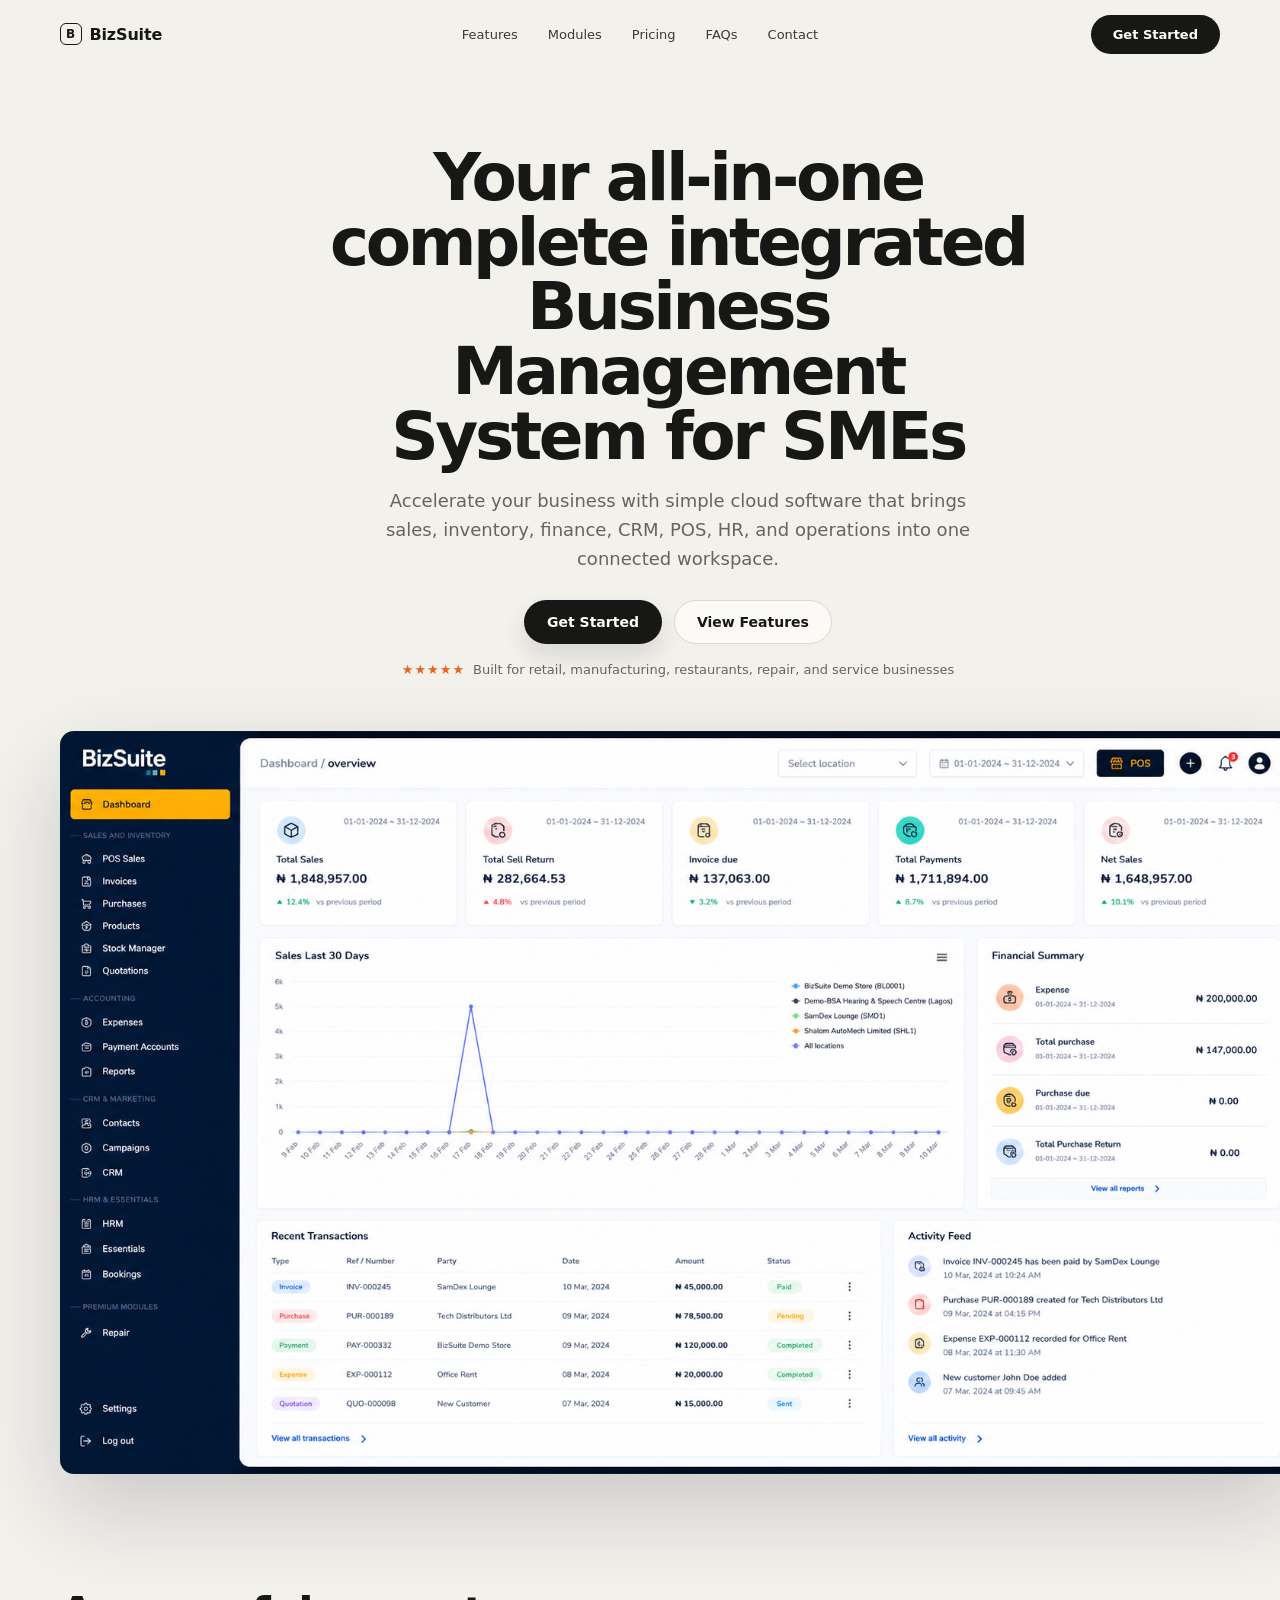
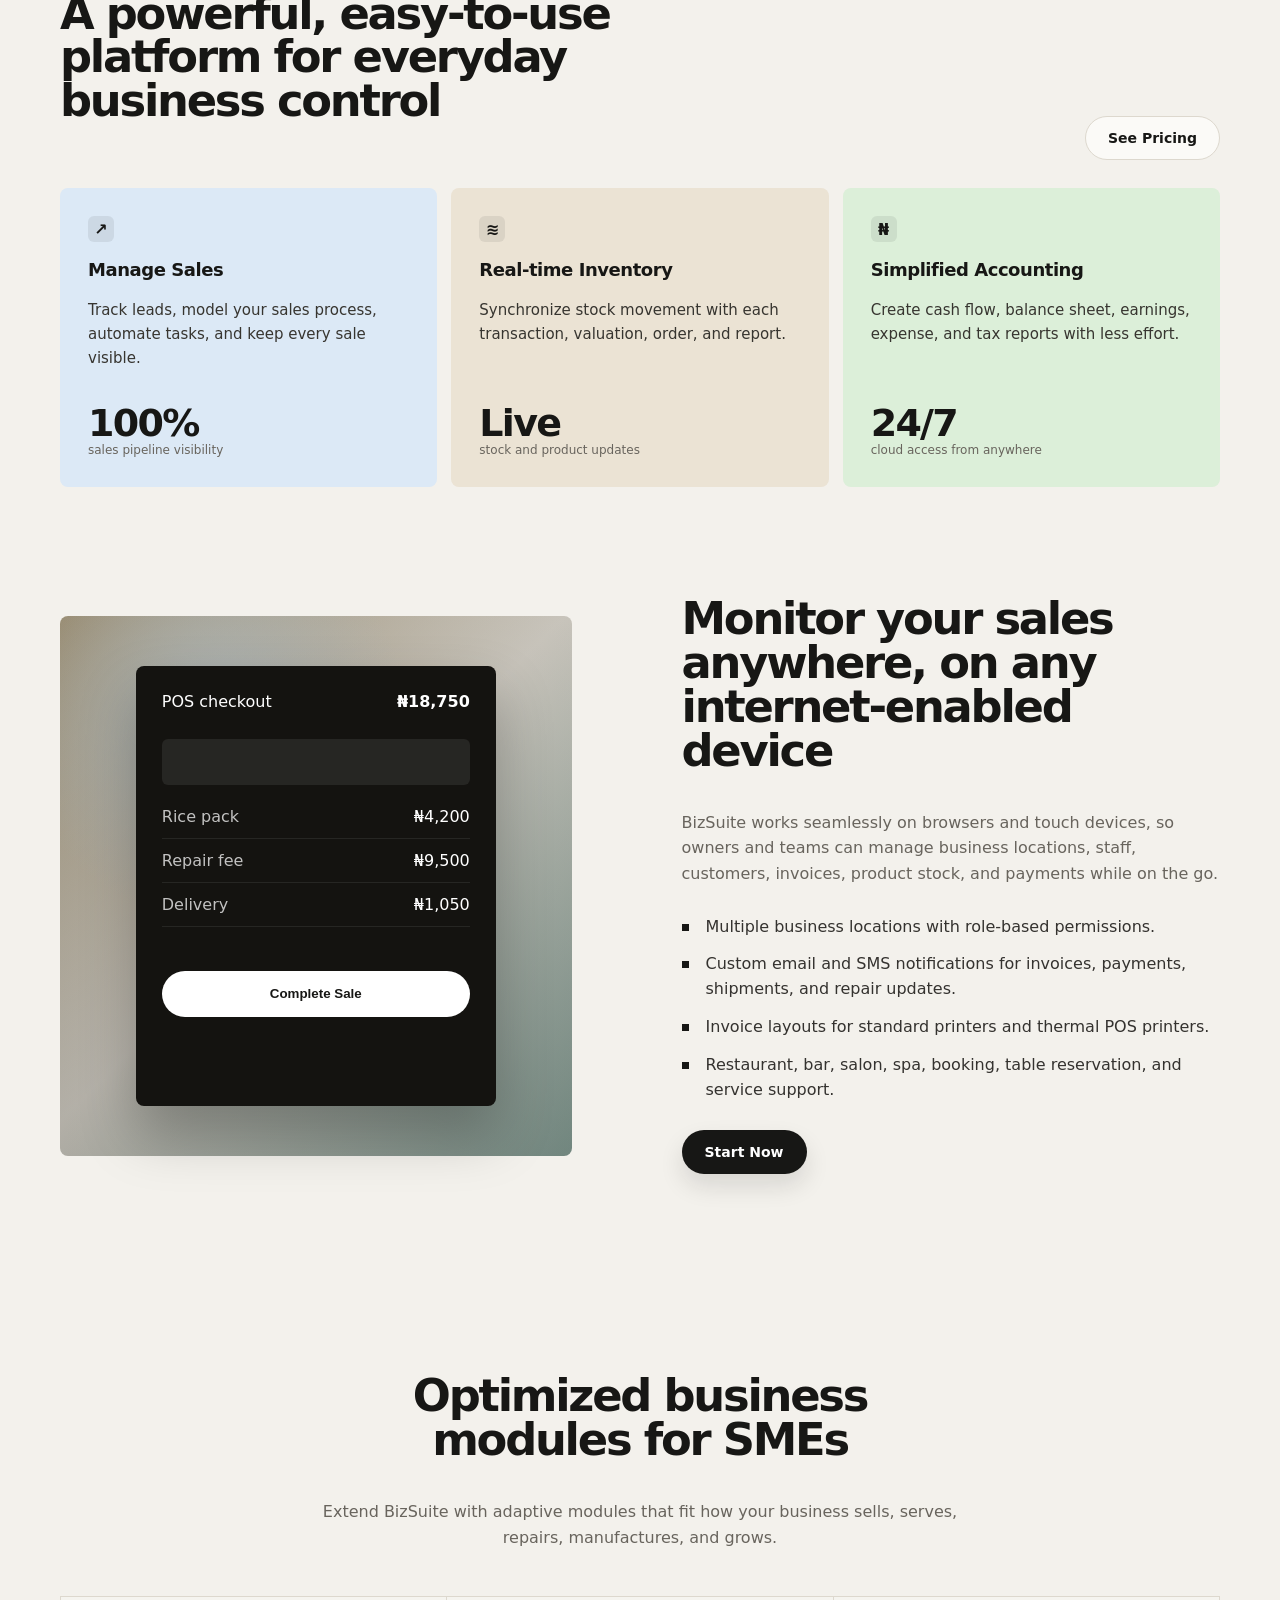
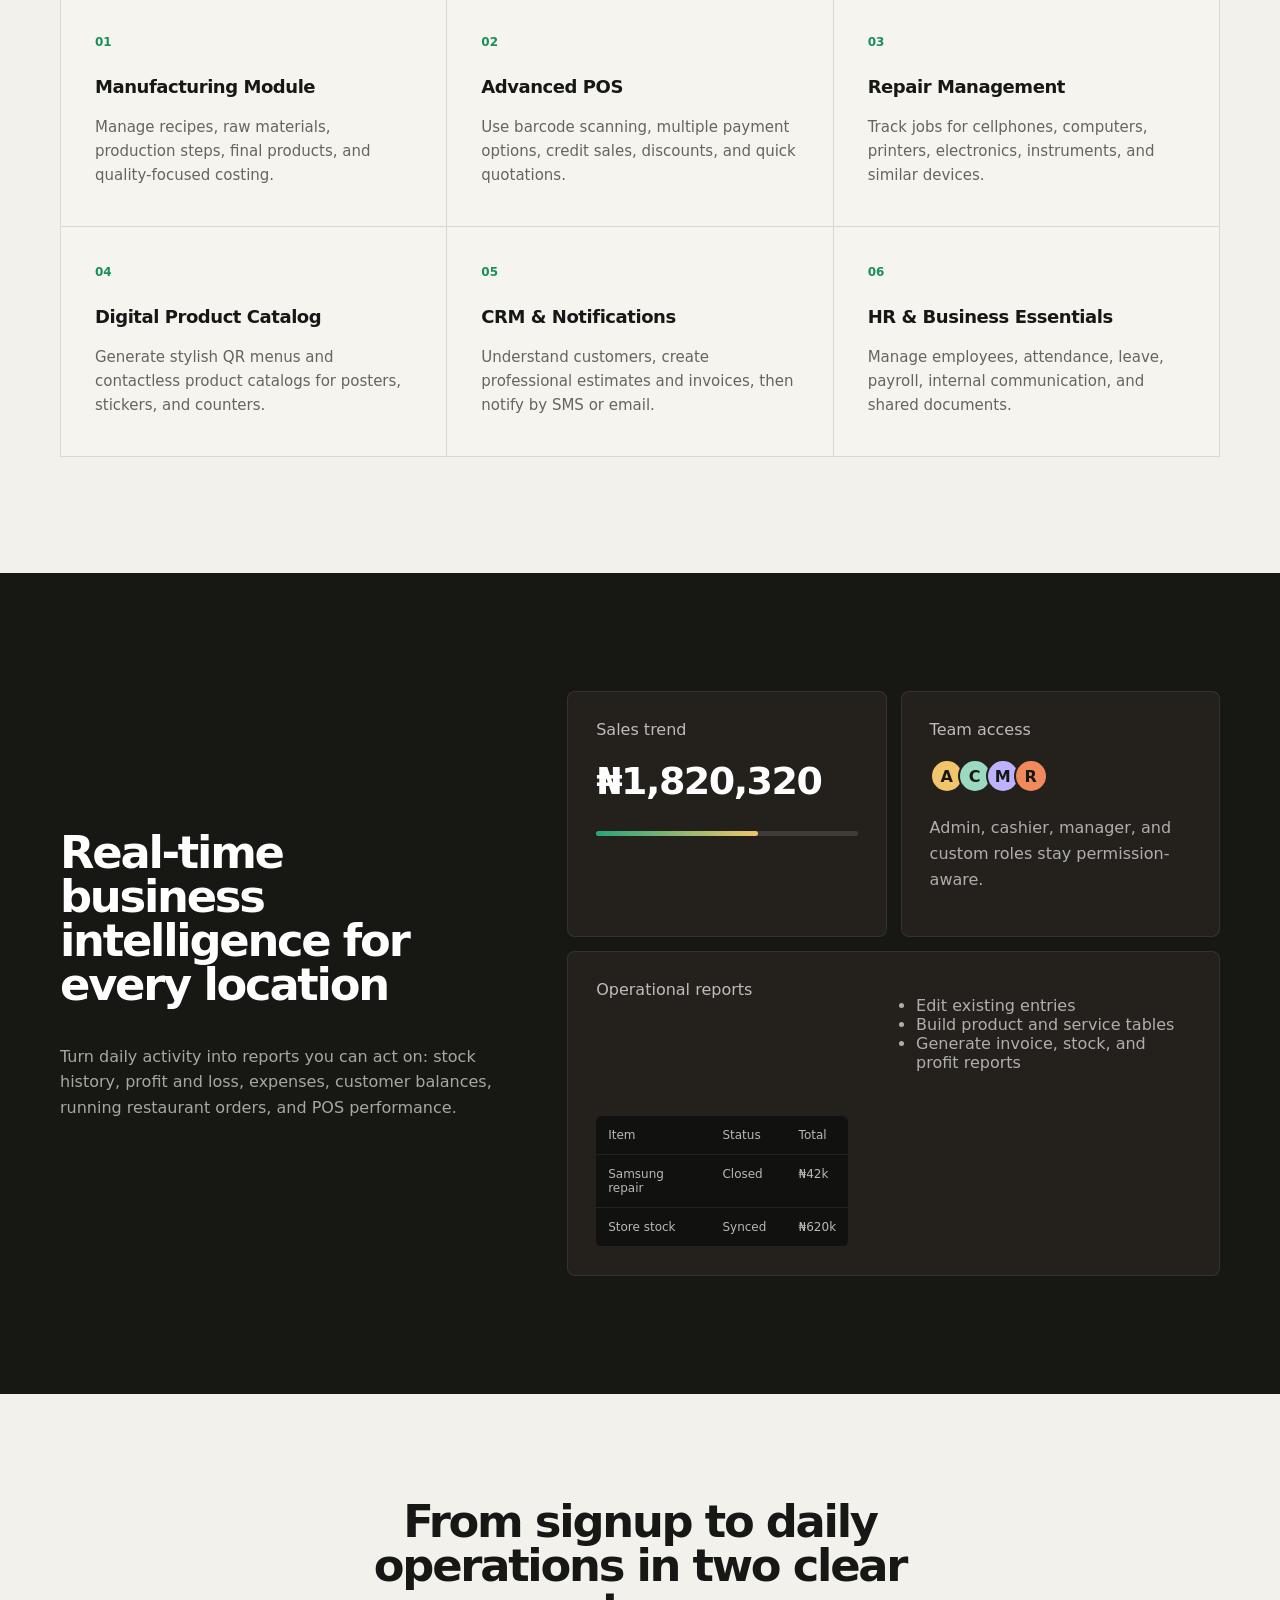
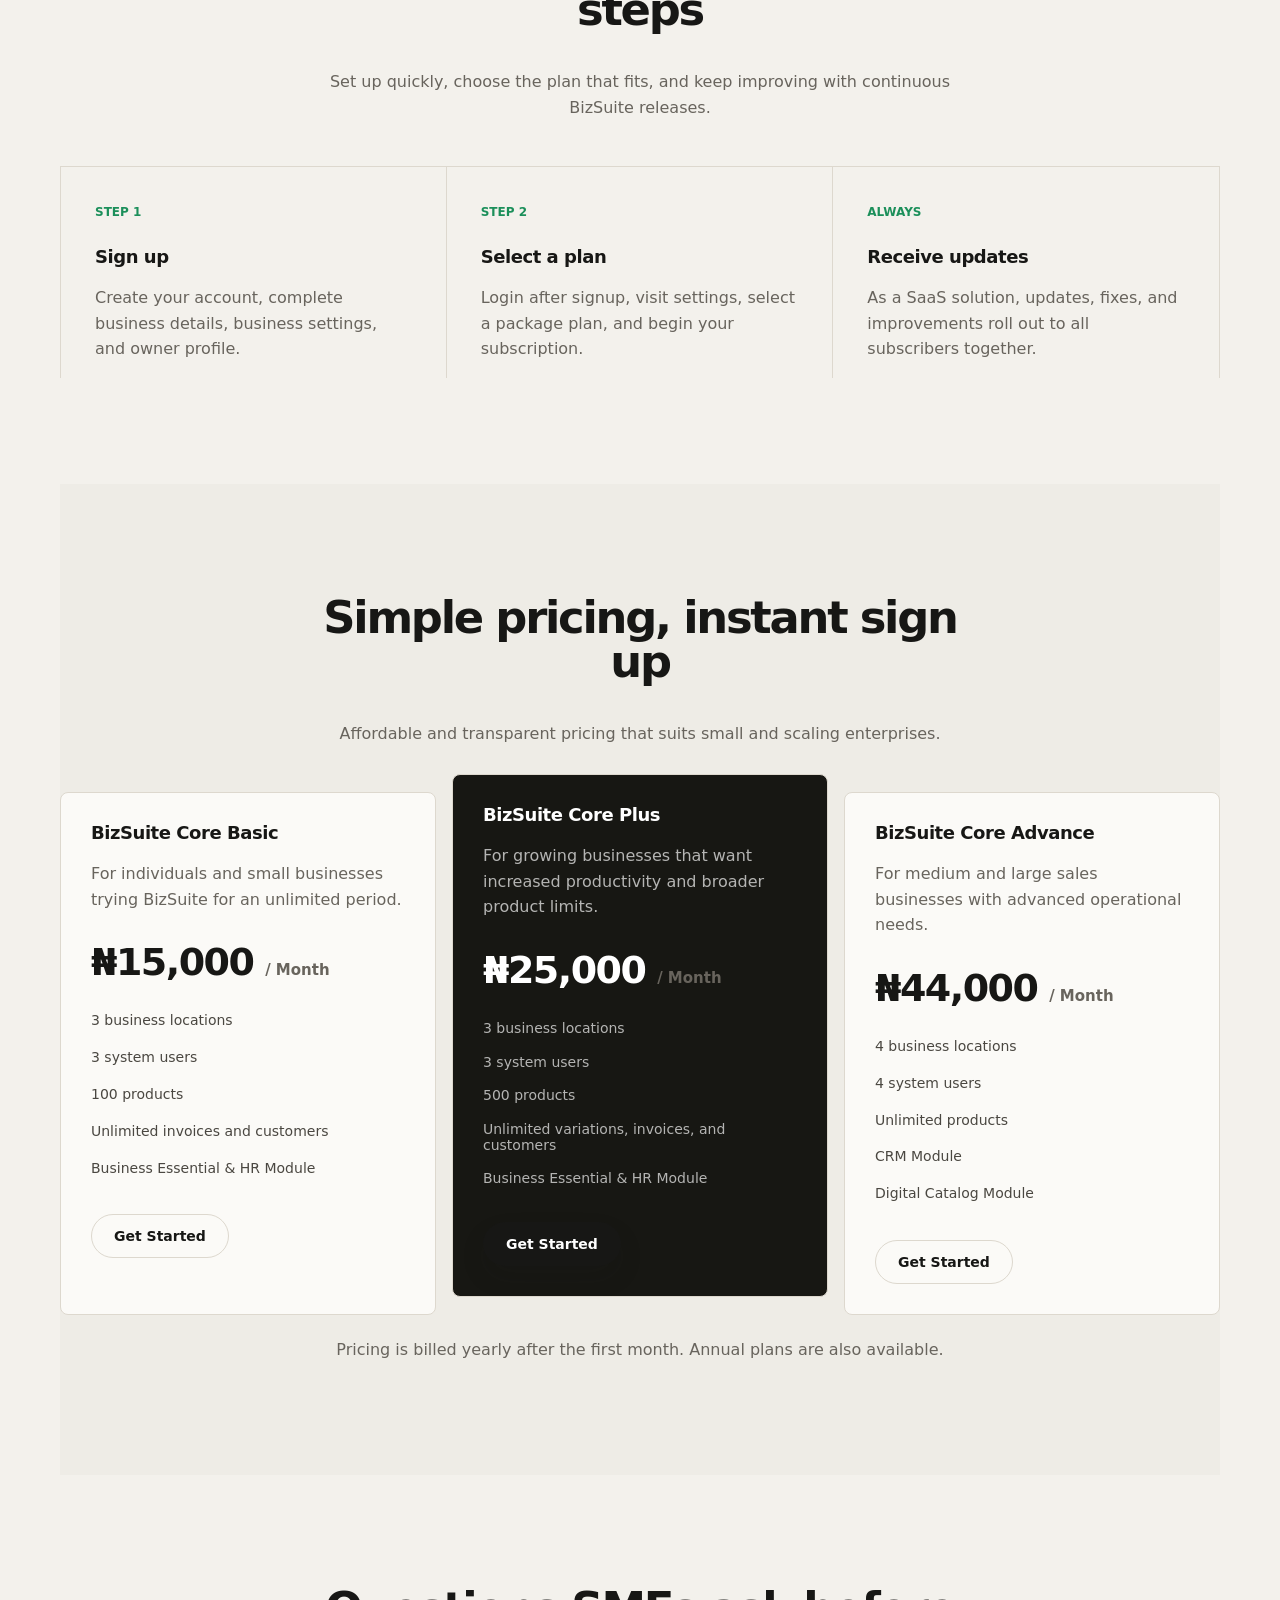
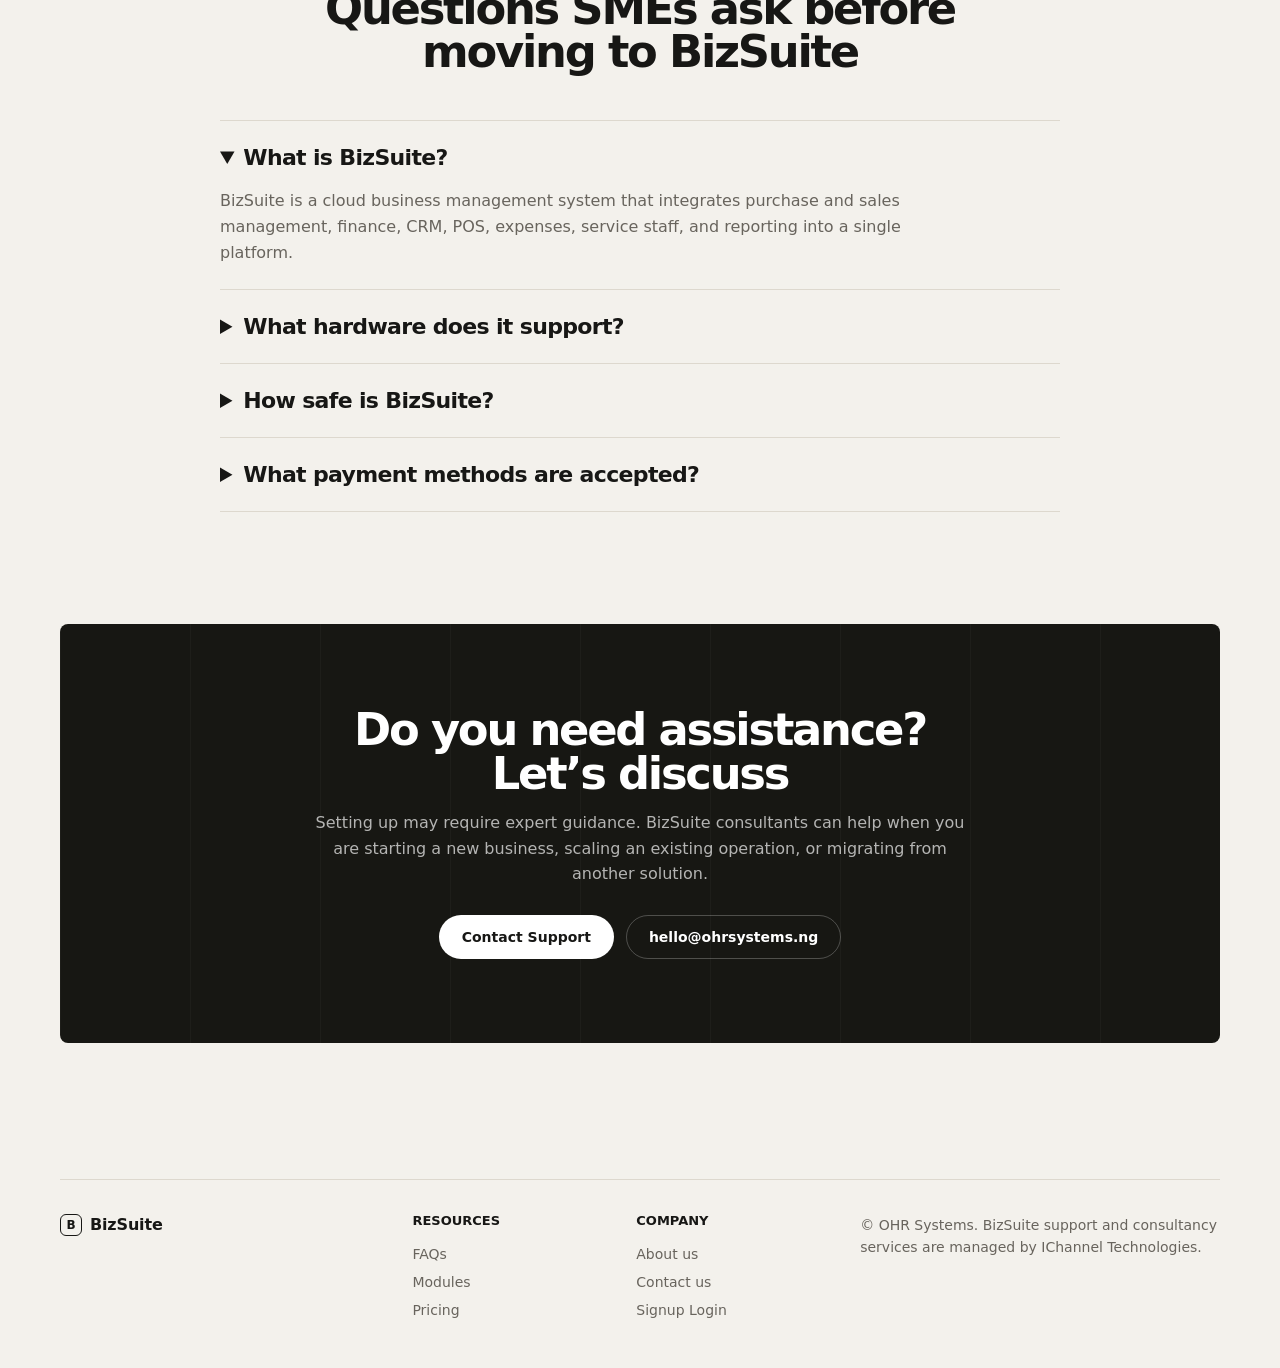
==== index.html @ 5d66ff77 "feat: Add hero product section with image and styles for dashboard preview" ====
<!doctype html>
<html lang="en">
  <head>
    <meta charset="UTF-8" />
    <meta name="viewport" content="width=device-width, initial-scale=1.0" />
    <title>BizSuite BMS - Business Management System for SMEs</title>
    <meta
      name="description"
      content="BizSuite is an all-in-one cloud business management system for SMEs: sales, inventory, accounting, CRM, POS, HR, manufacturing, repair, and catalog tools."
    />
    <link rel="stylesheet" href="styles.css" />
  </head>
  <body>
    <header class="site-header" data-nav>
      <a class="brand" href="#top" aria-label="BizSuite home">
        <span class="brand-mark">B</span>
        <span>BizSuite</span>
      </a>
      <button class="menu-toggle" type="button" aria-label="Open navigation" aria-expanded="false">
        <span></span>
        <span></span>
      </button>
      <nav class="nav-links" aria-label="Primary navigation">
        <a href="#features">Features</a>
        <a href="#modules">Modules</a>
        <a href="#pricing">Pricing</a>
        <a href="#faq">FAQs</a>
        <a href="#contact">Contact</a>
      </nav>
      <a class="header-cta" href="https://app.bizsuite.com.ng/">Get Started</a>
    </header>

    <main id="top">
      <section class="hero section-shell">
        <div class="hero-copy">
          <h1>Your all-in-one complete integrated Business Management System for SMEs</h1>
          <p>
            Accelerate your business with simple cloud software that brings sales, inventory, finance,
            CRM, POS, HR, and operations into one connected workspace.
          </p>
          <div class="hero-actions" aria-label="Hero actions">
            <a class="button button-dark" href="https://app.bizsuite.com.ng/">Get Started</a>
            <a class="button button-soft" href="#features">View Features</a>
          </div>
          <div class="hero-rating" aria-label="BizSuite suitability">
            <span class="stars">★★★★★</span>
            <span>Built for retail, manufacturing, restaurants, repair, and service businesses</span>
          </div>
        </div>

        <div class="product-window hero-window" aria-label="BizSuite dashboard preview">
          <div class="window-tabs">
            <span class="active">Dashboard</span>
            <span>Sales</span>
            <span>Inventory</span>
            <span>Finance</span>
          </div>
          <div class="dashboard-grid">
            <aside class="mock-sidebar">
              <div class="sidebar-logo">BizSuite</div>
              <span class="selected">Overview</span>
              <span>POS</span>
              <span>Products</span>
              <span>Contacts</span>
              <span>Reports</span>
              <span>Settings</span>
            </aside>
            <div class="mock-main">
              <div class="mock-topbar">
                <span>Business overview</span>
                <span>May 2026</span>
              </div>
              <div class="metric-row">
                <div>
                  <small>Today sales</small>
                  <strong>₦842,300</strong>
                </div>
                <div>
                  <small>Gross profit</small>
                  <strong>₦218,450</strong>
                </div>
                <div>
                  <small>Low stock</small>
                  <strong>18 items</strong>
                </div>
              </div>
              <div class="chart-card">
                <div class="bar one"></div>
                <div class="bar two"></div>
                <div class="bar three"></div>
                <div class="bar four"></div>
              </div>
              <div class="table-card">
                <div class="table-head">
                  <span>Recent activity</span>
                  <span>Status</span>
                  <span>Amount</span>
                </div>
                <div class="table-row">
                  <span>POS invoice #1058</span>
                  <em class="done">Paid</em>
                  <span>₦42,500</span>
                </div>
                <div class="table-row">
                  <span>Inventory restock</span>
                  <em class="pending">Pending</em>
                  <span>₦180,000</span>
                </div>
                <div class="table-row">
                  <span>Repair job closed</span>
                  <em class="done">Complete</em>
                  <span>₦36,200</span>
                </div>
              </div>
            </div>
          </div>
        </div>
        <figure class="hero-product" aria-label="BizSuite dashboard preview">
          <div class="hero-image-frame">
            <img
              src="assets/bizsuite-hero-img.png"
              alt="BizSuite dashboard overview showing sales, invoices, purchases, reports, transactions, and activity feed"
            />
          </div>
        </figure>
      </section>

      <section class="proof section-shell" aria-label="Business proof points">
        <div class="proof-heading">
          <h2>A powerful, easy-to-use platform for everyday business control</h2>
          <a class="button button-outline" href="#pricing">See Pricing</a>
        </div>
        <div class="proof-cards">
          <article class="proof-card blue">
            <span class="icon">↗</span>
            <h3>Manage Sales</h3>
            <p>Track leads, model your sales process, automate tasks, and keep every sale visible.</p>
            <strong>100%</strong>
            <small>sales pipeline visibility</small>
          </article>
          <article class="proof-card sand">
            <span class="icon">≋</span>
            <h3>Real-time Inventory</h3>
            <p>Synchronize stock movement with each transaction, valuation, order, and report.</p>
            <strong>Live</strong>
            <small>stock and product updates</small>
          </article>
          <article class="proof-card green">
            <span class="icon">₦</span>
            <h3>Simplified Accounting</h3>
            <p>Create cash flow, balance sheet, earnings, expense, and tax reports with less effort.</p>
            <strong>24/7</strong>
            <small>cloud access from anywhere</small>
          </article>
        </div>
      </section>

      <section class="split-section section-shell" id="features">
        <div class="phone-panel" aria-label="Mobile POS preview">
          <div class="phone-card">
            <div class="phone-head">
              <span>POS checkout</span>
              <strong>₦18,750</strong>
            </div>
            <div class="search-line"></div>
            <div class="product-list">
              <span>Rice pack <em>₦4,200</em></span>
              <span>Repair fee <em>₦9,500</em></span>
              <span>Delivery <em>₦1,050</em></span>
            </div>
            <button type="button">Complete Sale</button>
          </div>
        </div>
        <div class="split-copy">
          <h2>Monitor your sales anywhere, on any internet-enabled device</h2>
          <p>
            BizSuite works seamlessly on browsers and touch devices, so owners and teams can manage
            business locations, staff, customers, invoices, product stock, and payments while on the go.
          </p>
          <ul class="check-list">
            <li>Multiple business locations with role-based permissions.</li>
            <li>Custom email and SMS notifications for invoices, payments, shipments, and repair updates.</li>
            <li>Invoice layouts for standard printers and thermal POS printers.</li>
            <li>Restaurant, bar, salon, spa, booking, table reservation, and service support.</li>
          </ul>
          <a class="button button-dark" href="https://app.bizsuite.com.ng/">Start Now</a>
        </div>
      </section>

      <section class="modules section-shell" id="modules">
        <div class="section-title">
          <h2>Optimized business modules for SMEs</h2>
          <p>Extend BizSuite with adaptive modules that fit how your business sells, serves, repairs, manufactures, and grows.</p>
        </div>
        <div class="module-grid">
          <article>
            <span>01</span>
            <h3>Manufacturing Module</h3>
            <p>Manage recipes, raw materials, production steps, final products, and quality-focused costing.</p>
          </article>
          <article>
            <span>02</span>
            <h3>Advanced POS</h3>
            <p>Use barcode scanning, multiple payment options, credit sales, discounts, and quick quotations.</p>
          </article>
          <article>
            <span>03</span>
            <h3>Repair Management</h3>
            <p>Track jobs for cellphones, computers, printers, electronics, instruments, and similar devices.</p>
          </article>
          <article>
            <span>04</span>
            <h3>Digital Product Catalog</h3>
            <p>Generate stylish QR menus and contactless product catalogs for posters, stickers, and counters.</p>
          </article>
          <article>
            <span>05</span>
            <h3>CRM & Notifications</h3>
            <p>Understand customers, create professional estimates and invoices, then notify by SMS or email.</p>
          </article>
          <article>
            <span>06</span>
            <h3>HR & Business Essentials</h3>
            <p>Manage employees, attendance, leave, payroll, internal communication, and shared documents.</p>
          </article>
        </div>
      </section>

      <section class="dark-band">
        <div class="section-shell dark-inner">
          <div class="dark-copy">
            <h2>Real-time business intelligence for every location</h2>
            <p>
              Turn daily activity into reports you can act on: stock history, profit and loss, expenses,
              customer balances, running restaurant orders, and POS performance.
            </p>
          </div>
          <div class="dark-panels">
            <article class="dark-card">
              <span>Sales trend</span>
              <strong>₦1,820,320</strong>
              <div class="mini-line"></div>
            </article>
            <article class="dark-card">
              <span>Team access</span>
              <div class="avatar-row">
                <i>A</i><i>C</i><i>M</i><i>R</i>
              </div>
              <p>Admin, cashier, manager, and custom roles stay permission-aware.</p>
            </article>
            <article class="dark-card wide">
              <span>Operational reports</span>
              <ul>
                <li>Edit existing entries</li>
                <li>Build product and service tables</li>
                <li>Generate invoice, stock, and profit reports</li>
              </ul>
              <div class="mini-table" aria-hidden="true">
                <span>Item</span><span>Status</span><span>Total</span>
                <span>Samsung repair</span><span>Closed</span><span>₦42k</span>
                <span>Store stock</span><span>Synced</span><span>₦620k</span>
              </div>
            </article>
          </div>
        </div>
      </section>

      <section class="workflow section-shell">
        <div class="section-title">
          <h2>From signup to daily operations in two clear steps</h2>
          <p>Set up quickly, choose the plan that fits, and keep improving with continuous BizSuite releases.</p>
        </div>
        <div class="timeline">
          <article>
            <span>Step 1</span>
            <h3>Sign up</h3>
            <p>Create your account, complete business details, business settings, and owner profile.</p>
          </article>
          <article>
            <span>Step 2</span>
            <h3>Select a plan</h3>
            <p>Login after signup, visit settings, select a package plan, and begin your subscription.</p>
          </article>
          <article>
            <span>Always</span>
            <h3>Receive updates</h3>
            <p>As a SaaS solution, updates, fixes, and improvements roll out to all subscribers together.</p>
          </article>
        </div>
      </section>

      <section class="pricing section-shell" id="pricing">
        <div class="section-title">
          <h2>Simple pricing, instant sign up</h2>
          <p>Affordable and transparent pricing that suits small and scaling enterprises.</p>
        </div>
        <div class="pricing-grid">
          <article>
            <h3>BizSuite Core Basic</h3>
            <p>For individuals and small businesses trying BizSuite for an unlimited period.</p>
            <strong>₦15,000 <span>/ Month</span></strong>
            <ul>
              <li>3 business locations</li>
              <li>3 system users</li>
              <li>100 products</li>
              <li>Unlimited invoices and customers</li>
              <li>Business Essential & HR Module</li>
            </ul>
            <a class="button button-outline" href="https://app.bizsuite.com.ng/">Get Started</a>
          </article>
          <article class="featured-plan">
            <h3>BizSuite Core Plus</h3>
            <p>For growing businesses that want increased productivity and broader product limits.</p>
            <strong>₦25,000 <span>/ Month</span></strong>
            <ul>
              <li>3 business locations</li>
              <li>3 system users</li>
              <li>500 products</li>
              <li>Unlimited variations, invoices, and customers</li>
              <li>Business Essential & HR Module</li>
            </ul>
            <a class="button button-dark" href="https://app.bizsuite.com.ng/">Get Started</a>
          </article>
          <article>
            <h3>BizSuite Core Advance</h3>
            <p>For medium and large sales businesses with advanced operational needs.</p>
            <strong>₦44,000 <span>/ Month</span></strong>
            <ul>
              <li>4 business locations</li>
              <li>4 system users</li>
              <li>Unlimited products</li>
              <li>CRM Module</li>
              <li>Digital Catalog Module</li>
            </ul>
            <a class="button button-outline" href="https://app.bizsuite.com.ng/">Get Started</a>
          </article>
        </div>
        <p class="pricing-note">Pricing is billed yearly after the first month. Annual plans are also available.</p>
      </section>

      <section class="faq section-shell" id="faq">
        <div class="section-title">
          <h2>Questions SMEs ask before moving to BizSuite</h2>
        </div>
        <div class="faq-list">
          <details open>
            <summary>What is BizSuite?</summary>
            <p>
              BizSuite is a cloud business management system that integrates purchase and sales management,
              finance, CRM, POS, expenses, service staff, and reporting into a single platform.
            </p>
          </details>
          <details>
            <summary>What hardware does it support?</summary>
            <p>
              BizSuite supports internet-enabled devices with modern browsers, barcode scanners, thermal
              printers with ESC/POS commands, and label printers.
            </p>
          </details>
          <details>
            <summary>How safe is BizSuite?</summary>
            <p>
              BizSuite uses HTTPS, HSTS, secure password handling, and routine account backups stored on a
              remote dedicated server.
            </p>
          </details>
          <details>
            <summary>What payment methods are accepted?</summary>
            <p>Online payment via Flutterwave and offline bank transfer are accepted.</p>
          </details>
        </div>
      </section>

      <section class="cta-band section-shell" id="contact">
        <h2>Do you need assistance? Let’s discuss</h2>
        <p>
          Setting up may require expert guidance. BizSuite consultants can help when you are starting a new
          business, scaling an existing operation, or migrating from another solution.
        </p>
        <div class="cta-actions">
          <a class="button button-light" href="https://wa.me/2347031010500">Contact Support</a>
          <a class="button button-ghost" href="mailto:hello@ohrsystems.ng">hello@ohrsystems.ng</a>
        </div>
      </section>
    </main>

    <footer class="site-footer">
      <div class="footer-grid section-shell">
        <a class="brand" href="#top" aria-label="BizSuite home">
          <span class="brand-mark">B</span>
          <span>BizSuite</span>
        </a>
        <div>
          <h3>Resources</h3>
          <a href="#faq">FAQs</a>
          <a href="#modules">Modules</a>
          <a href="#pricing">Pricing</a>
        </div>
        <div>
          <h3>Company</h3>
          <a href="https://ohrsystems.ng/">About us</a>
          <a href="https://wa.me/2347031010500">Contact us</a>
          <a href="https://app.bizsuite.com.ng/">Signup Login</a>
        </div>
        <p>© OHR Systems. BizSuite support and consultancy services are managed by IChannel Technologies.</p>
      </div>
    </footer>

    <script src="script.js"></script>
  </body>
</html>
---- styles.css ----
:root {
  --bg: #f3f1ec;
  --paper: #fbfaf7;
  --ink: #171715;
  --muted: #68645d;
  --line: #ddd8ce;
  --soft: #ece7de;
  --dark: #171713;
  --dark-2: #24211d;
  --blue: #dce9f6;
  --green: #dcefd9;
  --sand: #ebe3d4;
  --accent: #1b8f5a;
  --orange: #e76521;
  --radius: 8px;
  --shadow: 0 24px 60px rgba(41, 36, 28, 0.14);
  font-family: Inter, ui-sans-serif, system-ui, -apple-system, BlinkMacSystemFont, "Segoe UI", sans-serif;
}

* {
  box-sizing: border-box;
}

html {
  scroll-behavior: smooth;
}

body {
  margin: 0;
  background: var(--bg);
  color: var(--ink);
  letter-spacing: 0;
}

a {
  color: inherit;
  text-decoration: none;
}

button,
a {
  -webkit-tap-highlight-color: transparent;
}

.section-shell {
  width: min(1160px, calc(100% - 44px));
  margin: 0 auto;
}

.site-header {
  position: sticky;
  top: 0;
  z-index: 20;
  display: grid;
  grid-template-columns: 1fr auto 1fr;
  align-items: center;
  width: min(1160px, calc(100% - 44px));
  min-height: 68px;
  margin: 0 auto;
  background: rgba(243, 241, 236, 0.86);
  backdrop-filter: blur(18px);
}

.brand {
  display: inline-flex;
  align-items: center;
  gap: 8px;
  font-weight: 750;
  letter-spacing: -0.01em;
}

.brand-mark {
  display: grid;
  width: 22px;
  height: 22px;
  place-items: center;
  border: 1.5px solid var(--ink);
  border-radius: 6px;
  font-size: 12px;
  line-height: 1;
}

.nav-links {
  display: flex;
  align-items: center;
  gap: 30px;
  color: #3a3935;
  font-size: 13px;
}

.nav-links a {
  transition: color 180ms ease;
}

.nav-links a:hover {
  color: var(--accent);
}

.header-cta {
  justify-self: end;
  padding: 12px 22px;
  border-radius: 999px;
  background: var(--ink);
  color: #fff;
  font-size: 13px;
  font-weight: 700;
}

.menu-toggle {
  display: none;
  width: 42px;
  height: 38px;
  border: 1px solid var(--line);
  border-radius: 999px;
  background: transparent;
}

.menu-toggle span {
  display: block;
  width: 16px;
  height: 1.5px;
  margin: 4px auto;
  background: var(--ink);
}

.hero {
  display: grid;
  gap: 54px;
  padding: 78px 0 94px;
}

.hero-copy {
  max-width: 720px;
  margin: 0 auto;
  text-align: center;
}

h1,
h2,
h3,
p {
  margin-top: 0;
}

h1 {
  margin-bottom: 18px;
  font-size: clamp(42px, 5.2vw, 66px);
  font-weight: 760;
  line-height: 0.98;
  letter-spacing: -0.052em;
}

h2 {
  font-size: clamp(30px, 3.5vw, 48px);
  font-weight: 740;
  line-height: 0.98;
  letter-spacing: -0.05em;
}

h3 {
  font-size: 18px;
  line-height: 1.1;
  letter-spacing: -0.025em;
}

p {
  color: var(--muted);
  font-size: 16px;
  line-height: 1.6;
}

.hero-copy p {
  max-width: 600px;
  margin: 0 auto 26px;
  font-size: 18px;
}

.hero-actions,
.cta-actions {
  display: flex;
  flex-wrap: wrap;
  justify-content: center;
  gap: 12px;
}

.button {
  display: inline-flex;
  min-height: 44px;
  align-items: center;
  justify-content: center;
  border-radius: 999px;
  padding: 0 22px;
  border: 1px solid transparent;
  font-size: 14px;
  font-weight: 750;
  transition: transform 180ms ease, box-shadow 180ms ease, background 180ms ease;
}

.button:hover {
  transform: translateY(-2px);
}

.button-dark {
  background: var(--ink);
  color: #fff;
  box-shadow: 0 12px 25px rgba(23, 23, 21, 0.12);
}

.button-soft,
.button-outline {
  background: var(--paper);
  border-color: var(--line);
  color: var(--ink);
}

.button-light {
  background: #fff;
  color: var(--ink);
}

.button-ghost {
  border-color: rgba(255, 255, 255, 0.24);
  color: #fff;
}

.hero-rating {
  display: flex;
  flex-wrap: wrap;
  align-items: center;
  justify-content: center;
  gap: 8px;
  margin-top: 18px;
  color: var(--muted);
  font-size: 13px;
}

.stars {
  color: var(--orange);
  letter-spacing: 1px;
}

.hero .product-window {
  display: none;
}

.hero-product {
  position: relative;
  width: min(1280px, calc(100vw - 44px));
  margin: 0 50%;
  transform: translateX(-50%);
}

.hero-product::before {
  content: "";
  position: absolute;
  inset: 11% 4% -6%;
  z-index: -1;
  border-radius: 28px;
  background: radial-gradient(circle at 50% 30%, rgba(0, 31, 63, 0.16), transparent 58%);
  filter: blur(20px);
}

.hero-image-frame {
  position: relative;
  overflow: hidden;
  border: 1px solid rgba(8, 27, 55, 0.12);
  border-radius: 14px;
  background: #061a33;
  box-shadow: 0 36px 90px rgba(14, 20, 34, 0.18);
}

.hero-image-frame img {
  display: block;
  width: 100%;
  height: auto;
}

.product-window {
  overflow: hidden;
  border-radius: var(--radius);
  border: 1px solid rgba(255, 255, 255, 0.12);
  background:
    linear-gradient(90deg, rgba(120, 138, 130, 0.55), rgba(230, 222, 207, 0.3)),
    var(--dark);
  box-shadow: var(--shadow);
}

.hero-window {
  width: 100%;
  max-width: 940px;
  margin: 0 auto;
}

.window-tabs {
  display: flex;
  gap: 8px;
  padding: 18px 22px 0;
}

.window-tabs span {
  display: inline-flex;
  min-height: 34px;
  align-items: center;
  border-radius: 999px;
  padding: 0 18px;
  background: rgba(255, 255, 255, 0.18);
  color: rgba(255, 255, 255, 0.8);
  font-size: 12px;
  font-weight: 700;
}

.window-tabs .active {
  background: #fff;
  color: var(--ink);
}

.dashboard-grid {
  display: grid;
  grid-template-columns: 180px 1fr;
  gap: 0;
  margin: 18px 22px 26px;
  overflow: hidden;
  border-radius: 6px;
  background: #11110f;
  color: #fff;
}

.mock-sidebar {
  display: grid;
  align-content: start;
  gap: 6px;
  min-height: 470px;
  padding: 24px 16px;
  border-right: 1px solid rgba(255, 255, 255, 0.08);
}

.sidebar-logo {
  margin-bottom: 20px;
  color: #fff;
  font-size: 16px;
  font-weight: 800;
}

.mock-sidebar span:not(.sidebar-logo) {
  border-radius: 6px;
  padding: 10px 12px;
  color: rgba(255, 255, 255, 0.6);
  font-size: 13px;
}

.mock-sidebar .selected {
  background: rgba(255, 255, 255, 0.1);
  color: #fff;
}

.mock-main {
  padding: 24px;
}

.mock-topbar,
.table-head,
.table-row {
  display: grid;
  grid-template-columns: 1fr auto auto;
  gap: 22px;
  align-items: center;
}

.mock-topbar {
  display: flex;
  justify-content: space-between;
  margin-bottom: 20px;
  color: rgba(255, 255, 255, 0.72);
  font-size: 13px;
}

.metric-row {
  display: grid;
  grid-template-columns: repeat(3, 1fr);
  gap: 12px;
  margin-bottom: 14px;
}

.metric-row div,
.chart-card,
.table-card {
  border: 1px solid rgba(255, 255, 255, 0.08);
  border-radius: 7px;
  background: rgba(255, 255, 255, 0.045);
}

.metric-row div {
  padding: 16px;
}

small,
.metric-row small {
  display: block;
  color: var(--muted);
  font-size: 12px;
  line-height: 1.4;
}

.metric-row strong {
  display: block;
  margin-top: 8px;
  font-size: 24px;
  letter-spacing: -0.035em;
}

.chart-card {
  display: flex;
  align-items: end;
  gap: 10px;
  height: 132px;
  margin-bottom: 14px;
  padding: 18px;
}

.bar {
  flex: 1;
  min-width: 24px;
  border-radius: 4px 4px 0 0;
  background: linear-gradient(180deg, #f0c56b, #2eb67d);
}

.bar.one { height: 48%; }
.bar.two { height: 72%; }
.bar.three { height: 58%; }
.bar.four { height: 88%; }

.table-card {
  padding: 8px 16px;
}

.table-head,
.table-row {
  grid-template-columns: 1.6fr 0.8fr 0.7fr;
  min-height: 46px;
  border-bottom: 1px solid rgba(255, 255, 255, 0.07);
  font-size: 13px;
}

.table-head {
  color: rgba(255, 255, 255, 0.46);
}

.table-row:last-child {
  border-bottom: 0;
}

.table-row em {
  width: fit-content;
  border-radius: 999px;
  padding: 5px 10px;
  font-style: normal;
  font-size: 11px;
}

.done {
  background: rgba(46, 182, 125, 0.14);
  color: #4be09b;
}

.pending {
  background: rgba(240, 197, 107, 0.14);
  color: #f0c56b;
}

.proof {
  padding: 24px 0 92px;
}

.proof-heading {
  display: flex;
  align-items: end;
  justify-content: space-between;
  gap: 24px;
  margin-bottom: 28px;
}

.proof-heading h2 {
  max-width: 560px;
}

.proof-cards {
  display: grid;
  grid-template-columns: repeat(3, 1fr);
  gap: 14px;
}

.proof-card {
  min-height: 260px;
  border-radius: var(--radius);
  padding: 28px;
}

.proof-card.blue { background: var(--blue); }
.proof-card.sand { background: var(--sand); }
.proof-card.green { background: var(--green); }

.icon {
  display: inline-grid;
  width: 26px;
  height: 26px;
  place-items: center;
  margin-bottom: 18px;
  border-radius: 6px;
  background: rgba(23, 23, 21, 0.08);
  font-weight: 800;
}

.proof-card p {
  min-height: 78px;
  color: #373530;
  font-size: 15px;
}

.proof-card strong {
  display: block;
  margin-top: 28px;
  font-size: 38px;
  line-height: 1;
  letter-spacing: -0.045em;
}

.split-section {
  display: grid;
  grid-template-columns: 0.95fr 1fr;
  gap: 110px;
  align-items: center;
  padding: 18px 0 110px;
}

.phone-panel {
  min-height: 540px;
  border-radius: var(--radius);
  background:
    linear-gradient(rgba(23, 23, 19, 0.2), rgba(23, 23, 19, 0.3)),
    radial-gradient(circle at 30% 20%, #d2dee2, transparent 35%),
    linear-gradient(135deg, #b9a989, #f4efe5 48%, #98b6ad);
  display: grid;
  place-items: center;
  padding: 34px;
}

.phone-card {
  width: min(360px, 100%);
  min-height: 440px;
  border-radius: 8px;
  background: #141310;
  color: #fff;
  padding: 26px;
  box-shadow: 0 28px 55px rgba(0, 0, 0, 0.25);
}

.phone-head {
  display: flex;
  justify-content: space-between;
  margin-bottom: 28px;
}

.search-line {
  height: 46px;
  margin-bottom: 22px;
  border-radius: 6px;
  background: rgba(255, 255, 255, 0.08);
}

.product-list {
  display: grid;
  gap: 12px;
}

.product-list span {
  display: flex;
  justify-content: space-between;
  border-bottom: 1px solid rgba(255, 255, 255, 0.08);
  padding-bottom: 12px;
  color: rgba(255, 255, 255, 0.74);
}

.product-list em {
  color: #fff;
  font-style: normal;
}

.phone-card button {
  width: 100%;
  height: 46px;
  margin-top: 44px;
  border: 0;
  border-radius: 999px;
  background: #fff;
  color: var(--ink);
  font-weight: 800;
}

.split-copy h2 {
  max-width: 560px;
}

.check-list {
  display: grid;
  gap: 13px;
  margin: 28px 0;
  padding: 0;
  list-style: none;
  color: #34322f;
}

.check-list li {
  position: relative;
  padding-left: 24px;
  line-height: 1.55;
}

.check-list li::before {
  content: "";
  position: absolute;
  left: 0;
  top: 9px;
  width: 7px;
  height: 7px;
  background: var(--ink);
}

.modules {
  padding: 90px 0 116px;
}

.section-title {
  max-width: 640px;
  margin: 0 auto 46px;
  text-align: center;
}

.section-title p {
  margin-bottom: 0;
}

.module-grid {
  display: grid;
  grid-template-columns: repeat(3, 1fr);
  border-top: 1px solid var(--line);
  border-left: 1px solid var(--line);
}

.module-grid article {
  min-height: 230px;
  padding: 34px;
  border-right: 1px solid var(--line);
  border-bottom: 1px solid var(--line);
  background: rgba(251, 250, 247, 0.25);
}

.module-grid span,
.timeline span {
  display: inline-flex;
  margin-bottom: 28px;
  color: var(--accent);
  font-size: 12px;
  font-weight: 850;
  text-transform: uppercase;
}

.module-grid p {
  margin-bottom: 0;
  font-size: 15px;
}

.dark-band {
  background: var(--dark);
  color: #fff;
}

.dark-inner {
  display: grid;
  grid-template-columns: 0.8fr 1.2fr;
  gap: 72px;
  align-items: center;
  padding: 118px 0;
}

.dark-copy p {
  color: rgba(255, 255, 255, 0.62);
}

.dark-panels {
  display: grid;
  grid-template-columns: repeat(2, 1fr);
  gap: 14px;
}

.dark-card {
  min-height: 230px;
  border: 1px solid rgba(255, 255, 255, 0.08);
  border-radius: var(--radius);
  background: var(--dark-2);
  padding: 28px;
}

.dark-card span {
  display: block;
  margin-bottom: 20px;
  color: rgba(255, 255, 255, 0.7);
}

.dark-card strong {
  display: block;
  margin-bottom: 28px;
  font-size: 38px;
  letter-spacing: -0.04em;
}

.dark-card p,
.dark-card li {
  color: rgba(255, 255, 255, 0.64);
}

.wide {
  display: grid;
  grid-template-columns: 0.8fr 1fr;
  grid-column: 1 / -1;
  gap: 28px;
}

.mini-line {
  position: relative;
  height: 5px;
  border-radius: 999px;
  background: rgba(255, 255, 255, 0.12);
}

.mini-line::after {
  content: "";
  position: absolute;
  inset: 0 38% 0 0;
  border-radius: inherit;
  background: linear-gradient(90deg, #27a578, #f0c56b);
}

.avatar-row {
  display: flex;
  margin-bottom: 22px;
}

.avatar-row i {
  display: grid;
  width: 34px;
  height: 34px;
  place-items: center;
  margin-right: -6px;
  border: 2px solid var(--dark-2);
  border-radius: 999px;
  background: #f0c56b;
  color: var(--ink);
  font-style: normal;
  font-weight: 800;
}

.avatar-row i:nth-child(2) { background: #9bdac0; }
.avatar-row i:nth-child(3) { background: #bdb2ff; }
.avatar-row i:nth-child(4) { background: #f08a5d; }

.mini-table {
  display: grid;
  grid-template-columns: 1.2fr 0.8fr 0.6fr;
  align-content: center;
  gap: 0;
  overflow: hidden;
  border-radius: 6px;
  background: #11110f;
  color: #fff;
  font-size: 12px;
}

.mini-table span {
  margin: 0;
  border-bottom: 1px solid rgba(255, 255, 255, 0.08);
  padding: 12px;
}

.workflow {
  padding: 106px 0;
}

.timeline {
  display: grid;
  grid-template-columns: repeat(3, 1fr);
  gap: 0;
  border-top: 1px solid var(--line);
}

.timeline article {
  padding: 34px 34px 0;
  border-right: 1px solid var(--line);
}

.timeline article:first-child {
  border-left: 1px solid var(--line);
}

.pricing {
  padding: 112px 0;
  background: #eeece6;
}

.pricing-grid {
  display: grid;
  grid-template-columns: repeat(3, 1fr);
  gap: 16px;
}

.pricing-grid article {
  border: 1px solid var(--line);
  border-radius: var(--radius);
  background: var(--paper);
  padding: 30px;
}

.pricing-grid .featured-plan {
  background: var(--dark);
  color: #fff;
  transform: translateY(-18px);
}

.pricing-grid .featured-plan p,
.pricing-grid .featured-plan li {
  color: rgba(255, 255, 255, 0.68);
}

.pricing-grid strong {
  display: block;
  margin: 28px 0;
  font-size: 38px;
  letter-spacing: -0.04em;
}

.pricing-grid strong span {
  color: var(--muted);
  font-size: 15px;
  letter-spacing: 0;
}

.pricing-grid ul {
  display: grid;
  gap: 12px;
  min-height: 172px;
  margin: 0 0 30px;
  padding: 0;
  list-style: none;
}

.pricing-grid li {
  color: #4a4741;
  font-size: 14px;
}

.pricing-note {
  margin: 22px auto 0;
  text-align: center;
}

.faq {
  padding: 112px 0;
}

.faq-list {
  max-width: 840px;
  margin: 0 auto;
  border-top: 1px solid var(--line);
}

details {
  border-bottom: 1px solid var(--line);
  padding: 24px 0;
}

summary {
  cursor: pointer;
  font-size: 22px;
  font-weight: 730;
  letter-spacing: -0.03em;
}

details p {
  max-width: 700px;
  margin: 18px 0 0;
}

.cta-band {
  margin-bottom: 76px;
  border-radius: var(--radius);
  background:
    linear-gradient(90deg, rgba(255, 255, 255, 0.03) 1px, transparent 1px),
    linear-gradient(var(--dark), var(--dark));
  background-size: 130px 100%, auto;
  color: #fff;
  padding: 84px 28px;
  text-align: center;
}

.cta-band h2 {
  max-width: 680px;
  margin: 0 auto 14px;
}

.cta-band p {
  max-width: 650px;
  margin: 0 auto 28px;
  color: rgba(255, 255, 255, 0.68);
}

.site-footer {
  padding: 60px 0 38px;
}

.footer-grid {
  display: grid;
  grid-template-columns: 1.2fr 0.7fr 0.7fr 1.4fr;
  gap: 44px;
  align-items: start;
  border-top: 1px solid var(--line);
  padding-top: 34px;
}

.footer-grid h3 {
  margin-bottom: 18px;
  font-size: 13px;
  text-transform: uppercase;
  letter-spacing: 0;
}

.footer-grid a:not(.brand) {
  display: block;
  margin-bottom: 12px;
  color: var(--muted);
  font-size: 14px;
}

.footer-grid p {
  margin: 0;
  font-size: 14px;
}

@media (max-width: 920px) {
  .site-header {
    grid-template-columns: 1fr auto;
  }

  .menu-toggle {
    display: block;
    justify-self: end;
  }

  .nav-links,
  .header-cta {
    display: none;
  }

  .site-header.is-open .nav-links {
    position: absolute;
    top: 66px;
    left: 0;
    right: 0;
    display: grid;
    gap: 0;
    border: 1px solid var(--line);
    border-radius: var(--radius);
    background: var(--paper);
    box-shadow: var(--shadow);
  }

  .site-header.is-open .nav-links a {
    padding: 18px 20px;
    border-bottom: 1px solid var(--line);
    font-size: 15px;
  }

  .dashboard-grid,
  .split-section,
  .dark-inner,
  .wide,
  .footer-grid {
    grid-template-columns: 1fr;
  }

  .mock-sidebar {
    display: none;
  }

  .proof-cards,
  .module-grid,
  .timeline,
  .pricing-grid,
  .dark-panels {
    grid-template-columns: 1fr;
  }

  .pricing-grid .featured-plan {
    transform: none;
  }

  .split-section {
    gap: 42px;
  }
}

@media (max-width: 640px) {
  .section-shell,
  .site-header {
    width: min(100% - 28px, 1160px);
  }

  .hero {
    padding-top: 54px;
  }

  h1 {
    font-size: 38px;
  }

  h2 {
    font-size: 31px;
  }

  .hero-copy p {
    font-size: 16px;
  }

  .window-tabs {
    overflow-x: auto;
    padding: 14px 14px 0;
  }

  .hero-product {
    width: min(calc(100vw - 28px), 520px);
    margin: 0 auto;
    transform: none;
  }

  .hero-image-frame {
    aspect-ratio: 0.92;
    border-radius: 10px;
  }

  .hero-image-frame img {
    position: absolute;
    inset: 0 auto auto 0;
    width: auto;
    max-width: none;
    height: 100%;
    object-fit: cover;
    object-position: left top;
  }

  .dashboard-grid {
    margin: 14px;
  }

  .mock-main {
    padding: 16px;
  }

  .metric-row {
    grid-template-columns: 1fr;
  }

  .table-head,
  .table-row {
    grid-template-columns: 1fr;
    gap: 6px;
    padding: 12px 0;
  }

  .proof-heading {
    align-items: start;
    flex-direction: column;
  }

  .proof-card,
  .module-grid article,
  .pricing-grid article,
  .dark-card {
    padding: 24px;
  }

  .phone-panel {
    min-height: 430px;
    padding: 18px;
  }

  .phone-card {
    min-height: 380px;
  }

  .dark-inner,
  .modules,
  .workflow,
  .pricing,
  .faq {
    padding: 76px 0;
  }
}
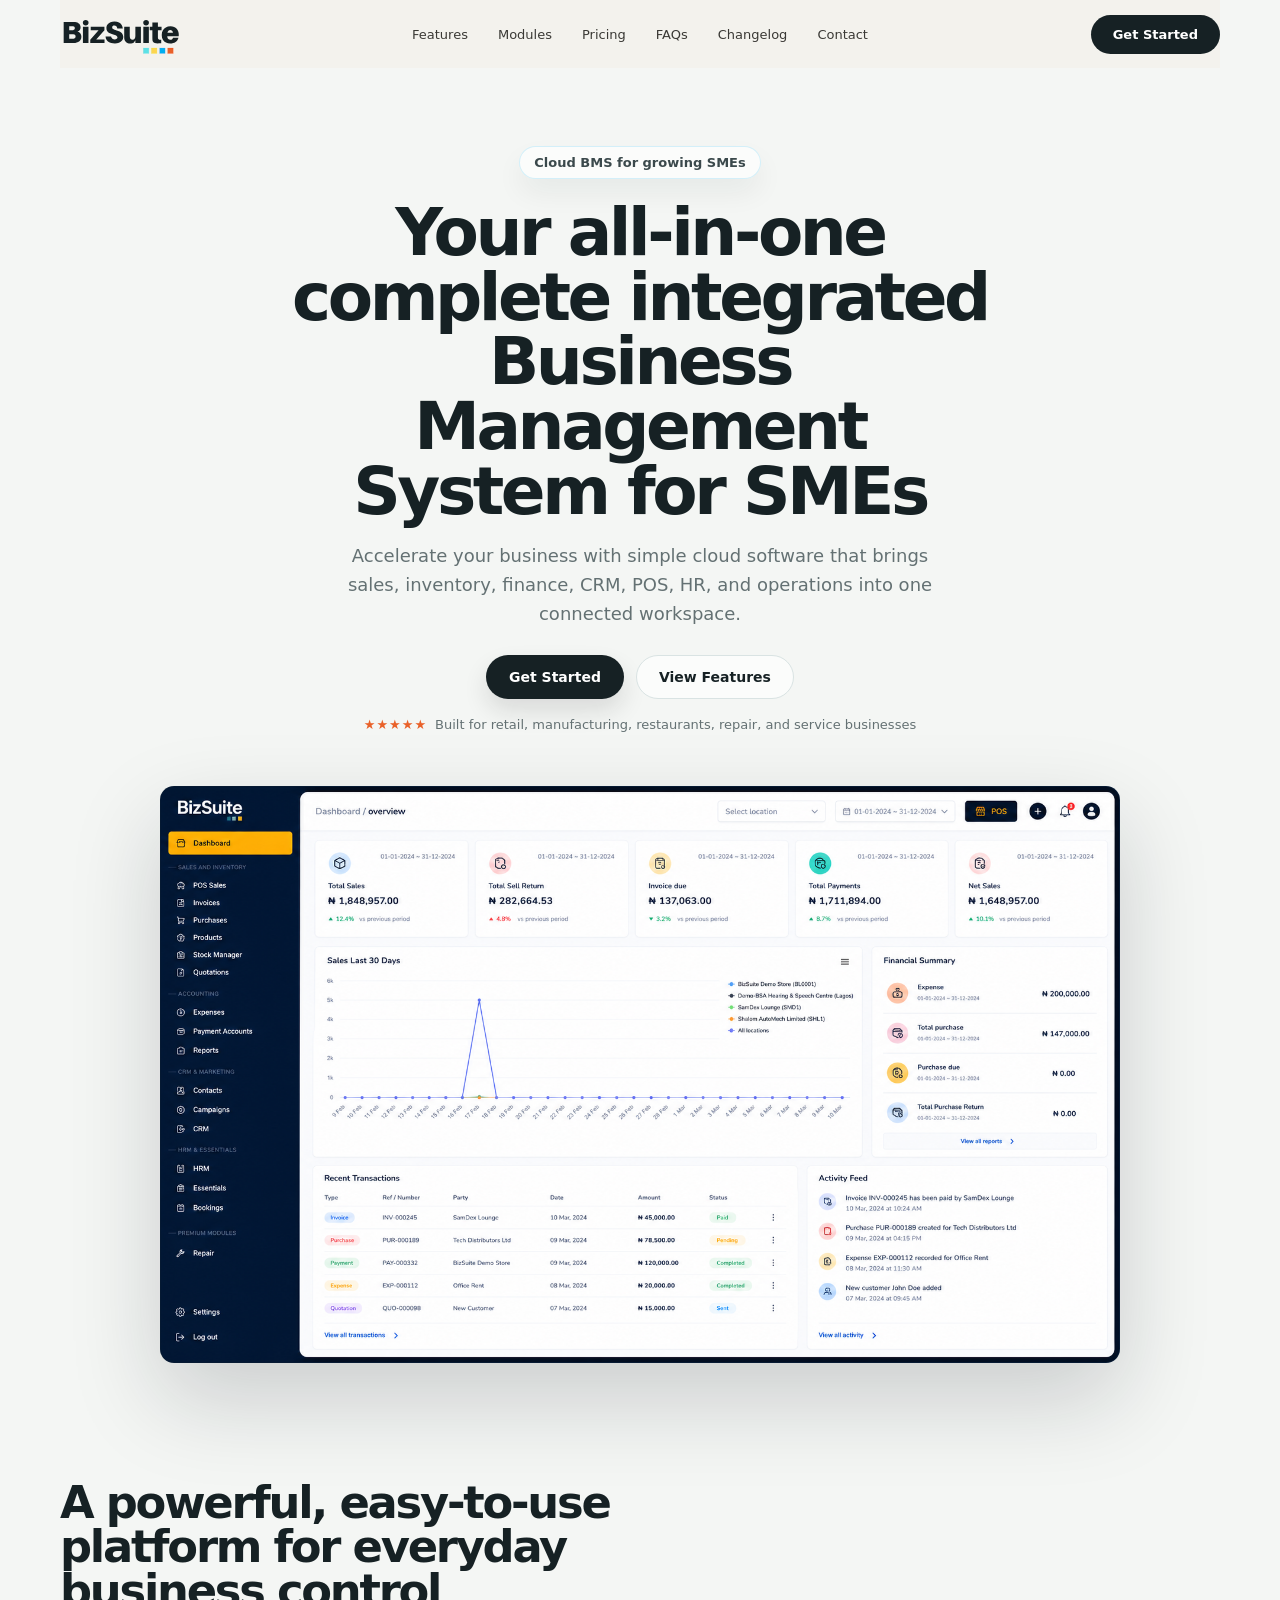
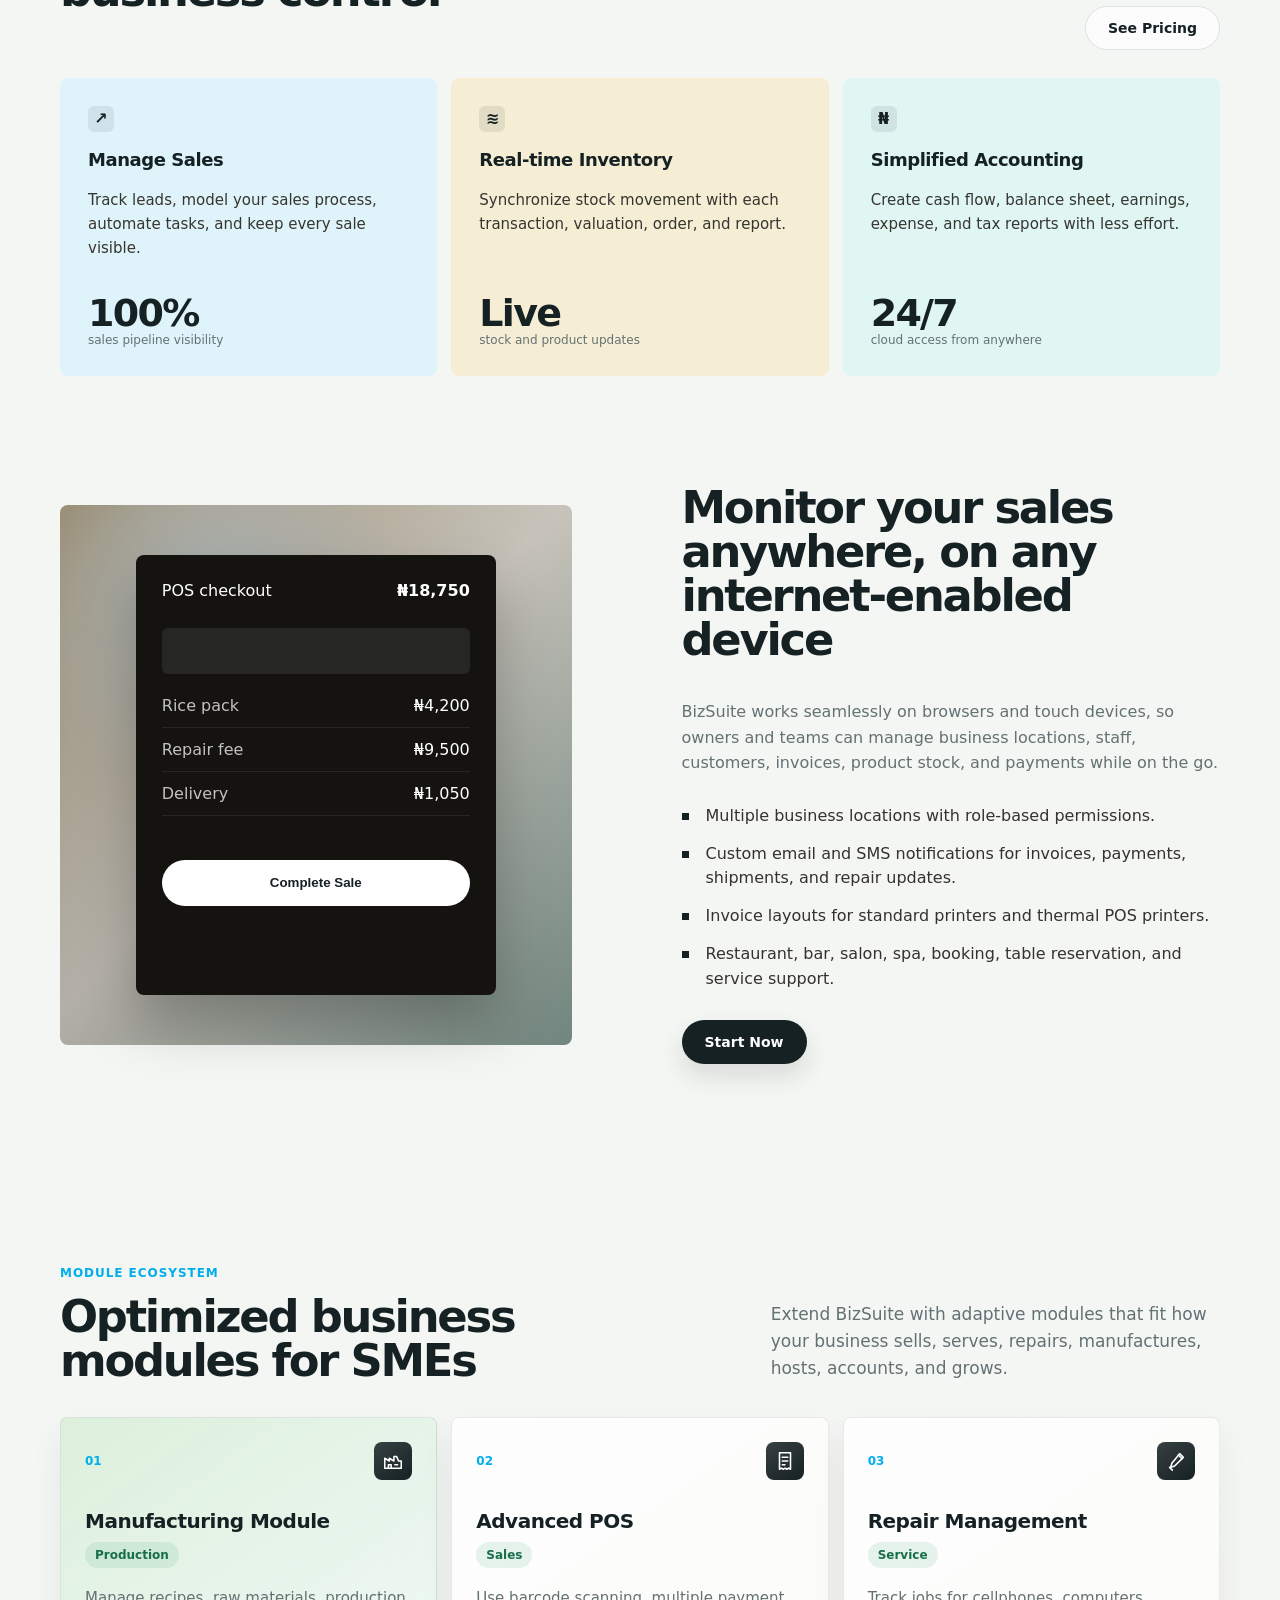
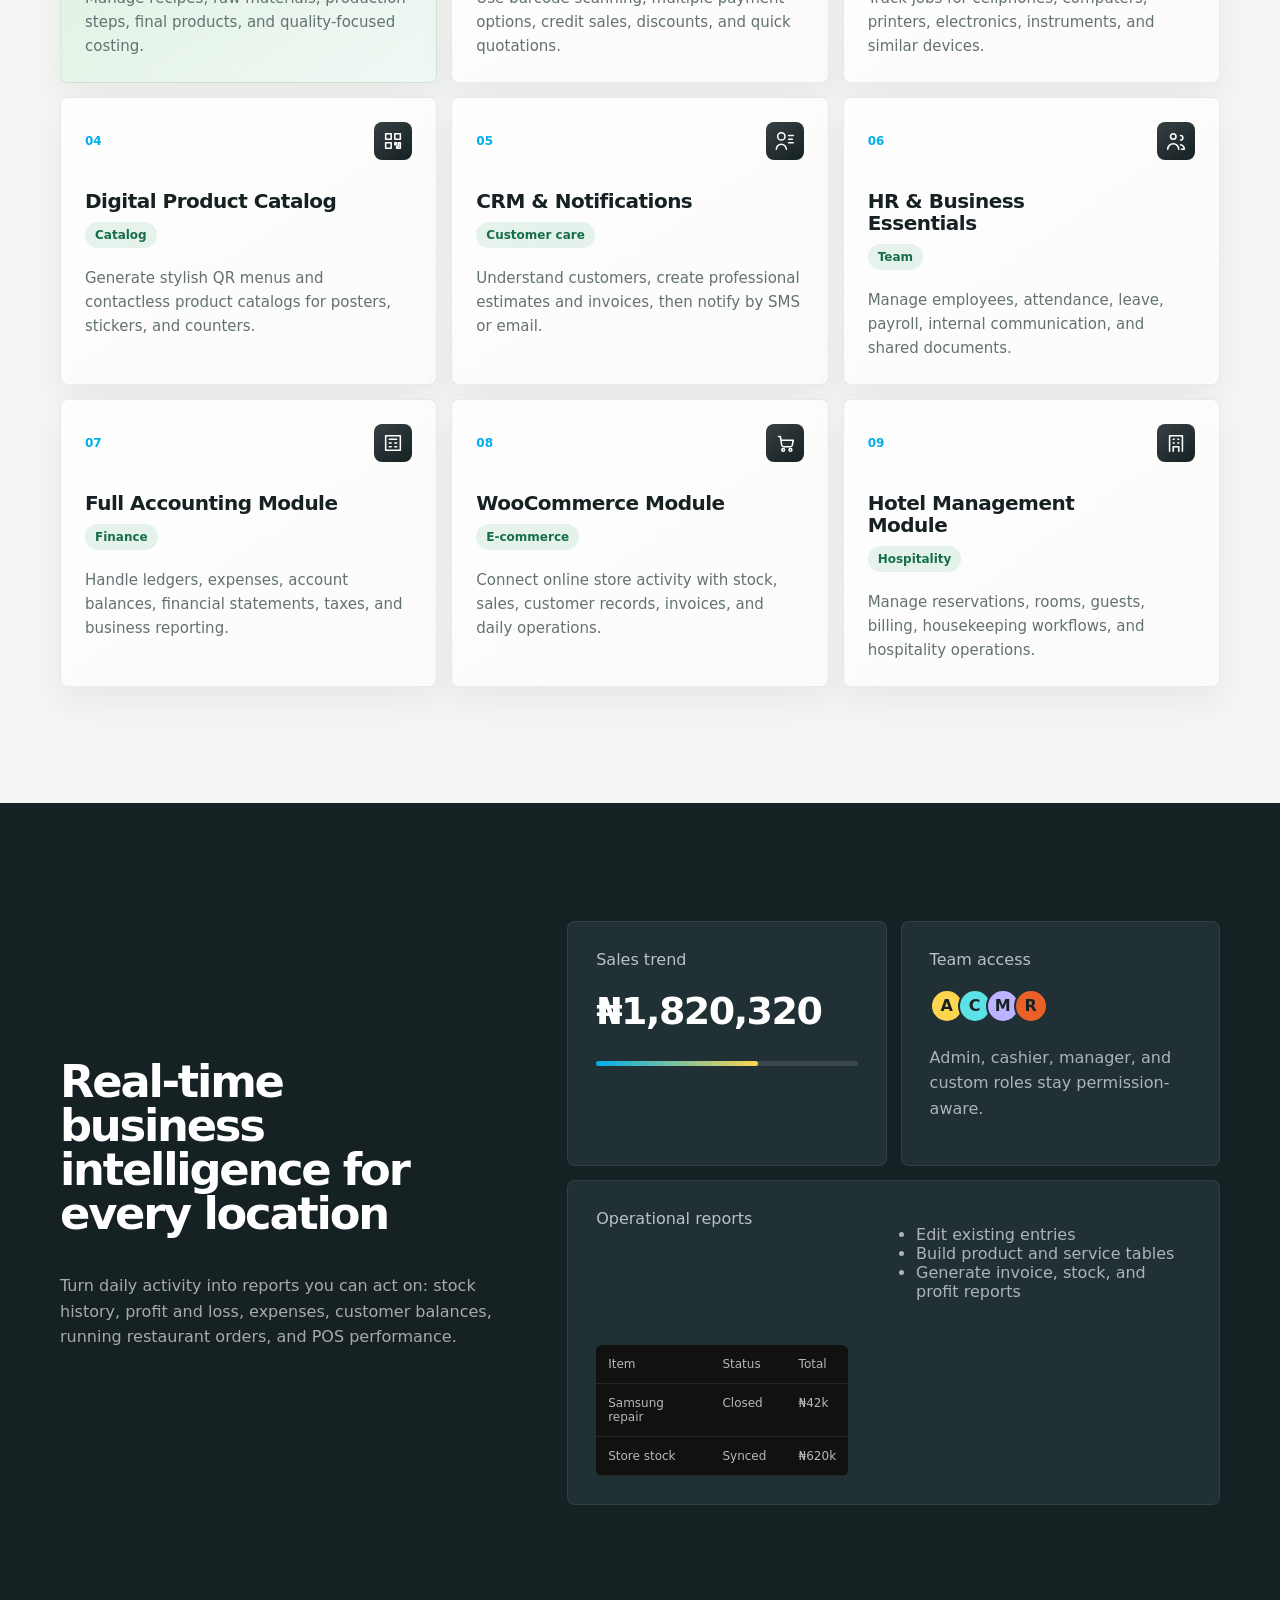
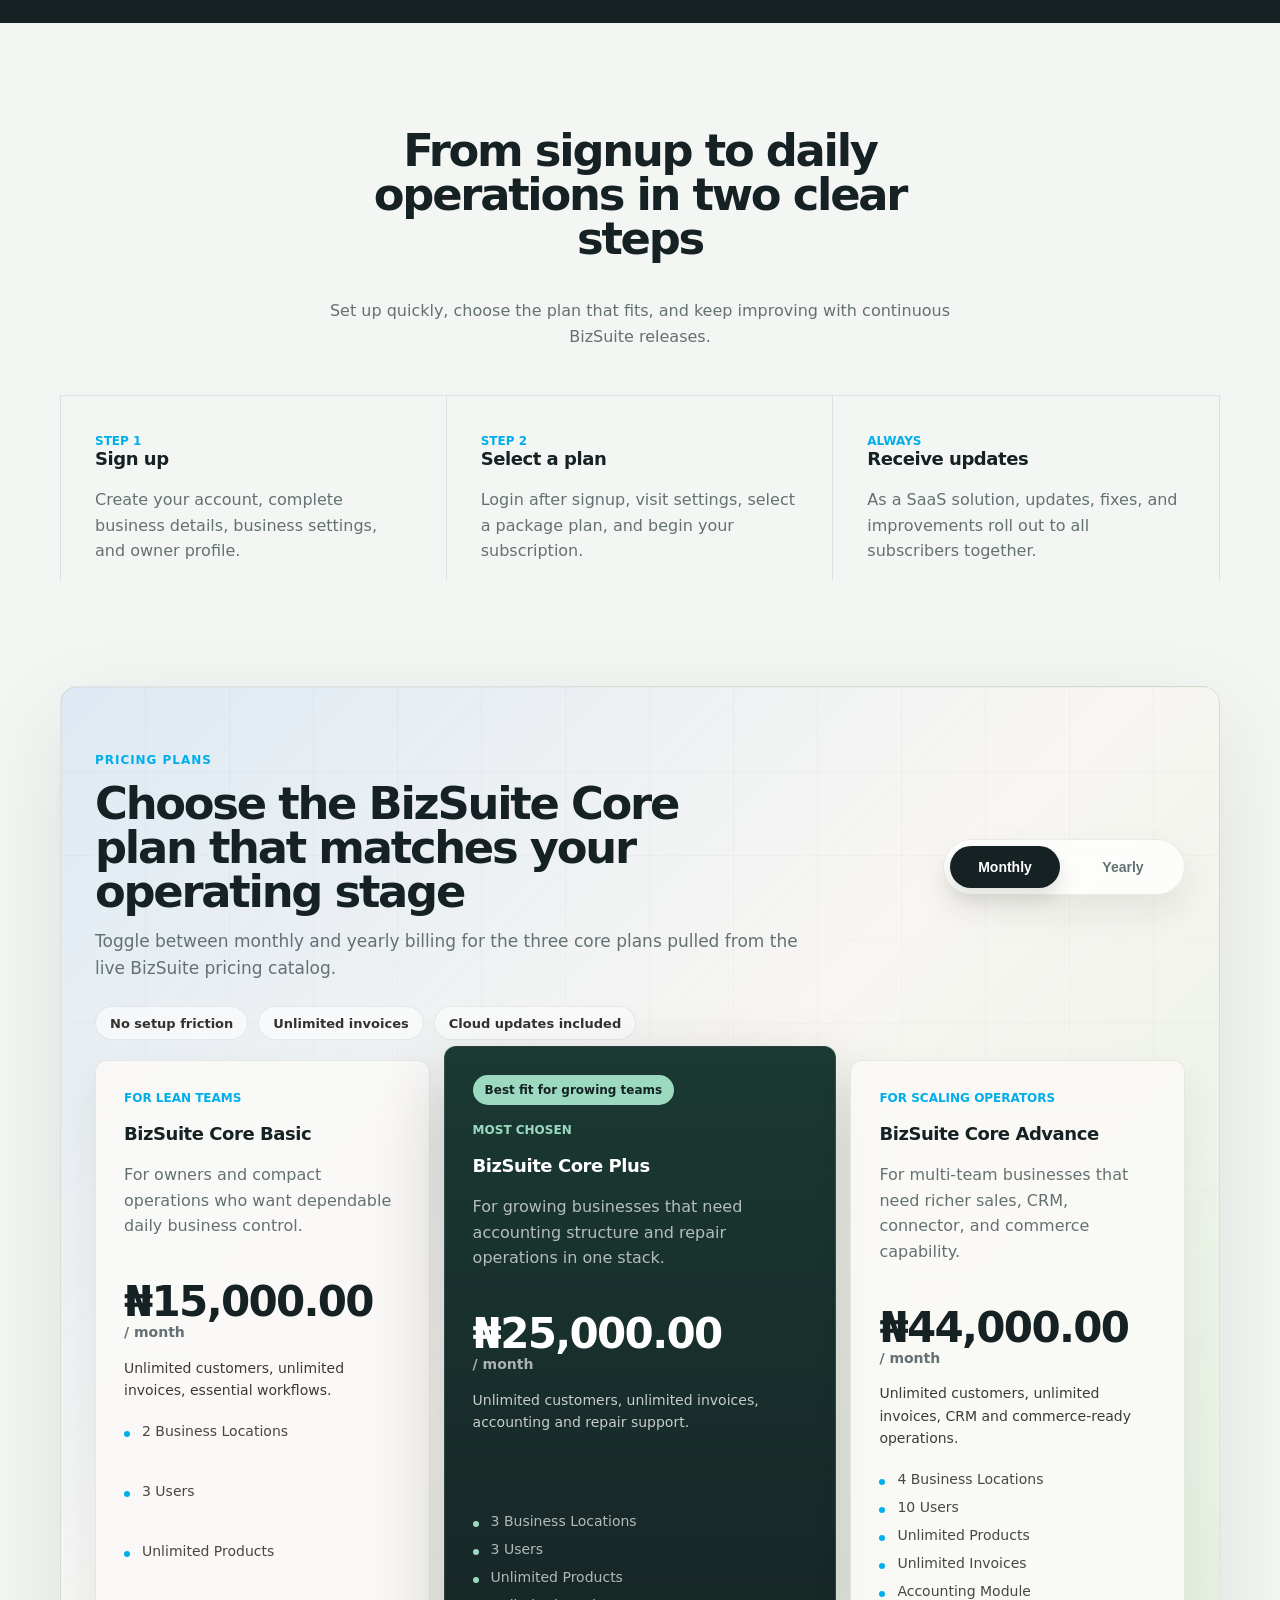
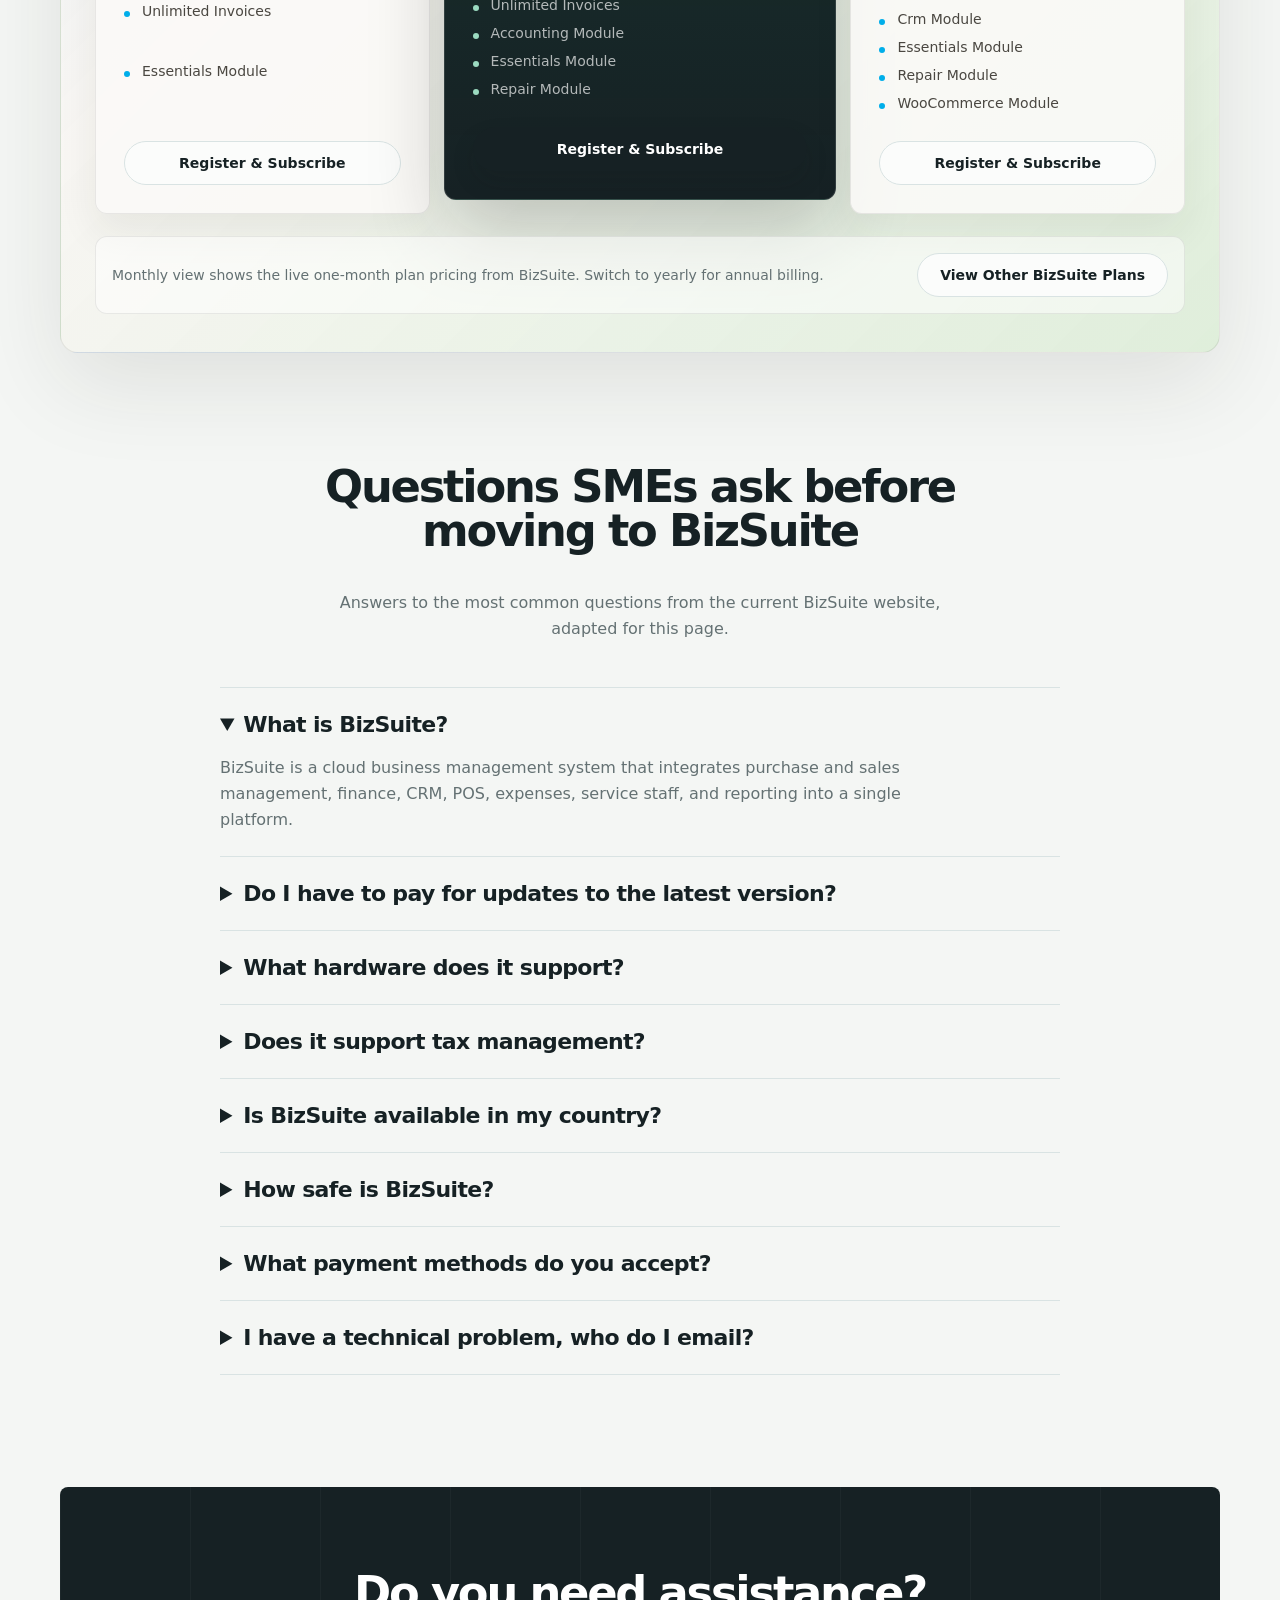
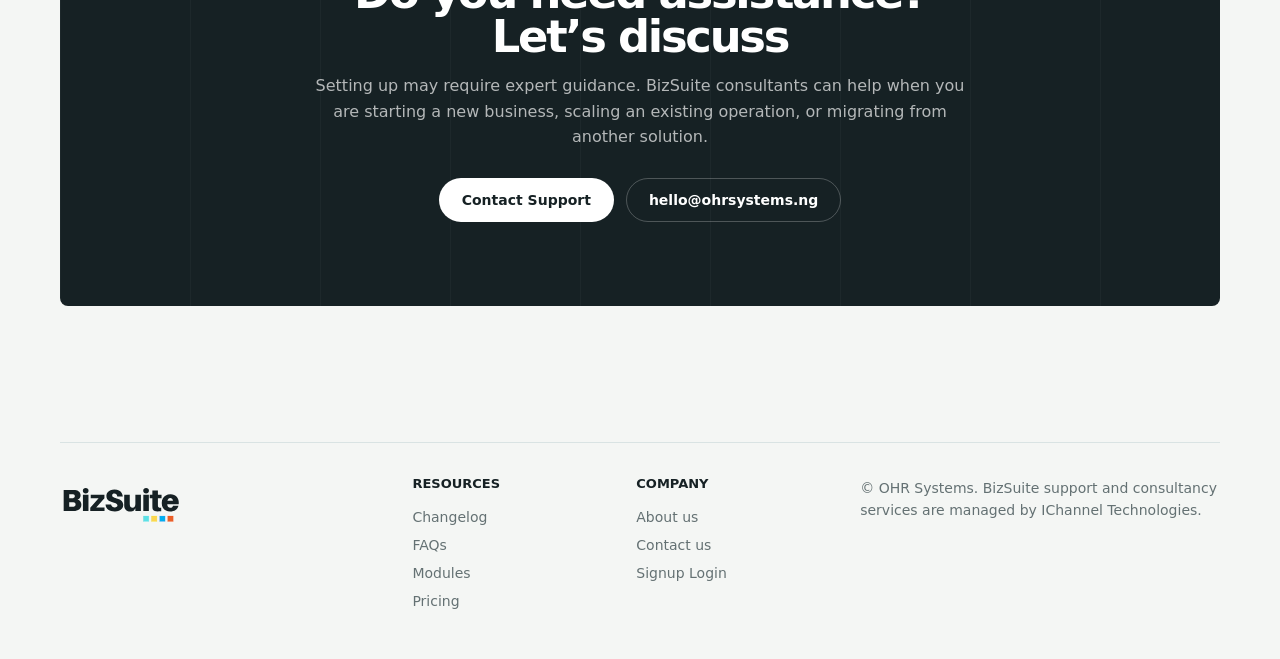
==== commit 4f1cface: "feat: Add changelog page with structured release notes and updates - Introduced a new SVG logo for l" ====
--- a/index.html
+++ b/index.html
@@ -13,8 +13,7 @@
   <body>
     <header class="site-header" data-nav>
       <a class="brand" href="#top" aria-label="BizSuite home">
-        <span class="brand-mark">B</span>
-        <span>BizSuite</span>
+        <img src="assets/bizsuite-logo-dark.svg" alt="BizSuite" />
       </a>
       <button class="menu-toggle" type="button" aria-label="Open navigation" aria-expanded="false">
         <span></span>
@@ -25,6 +24,7 @@
         <a href="#modules">Modules</a>
         <a href="#pricing">Pricing</a>
         <a href="#faq">FAQs</a>
+        <a href="changelog.html">Changelog</a>
         <a href="#contact">Contact</a>
       </nav>
       <a class="header-cta" href="https://app.bizsuite.com.ng/">Get Started</a>
@@ -33,6 +33,9 @@
     <main id="top">
       <section class="hero section-shell">
         <div class="hero-copy">
+          <div class="hero-brandline">
+            <span>Cloud BMS for growing SMEs</span>
+          </div>
           <h1>Your all-in-one complete integrated Business Management System for SMEs</h1>
           <p>
             Accelerate your business with simple cloud software that brings sales, inventory, finance,
@@ -188,40 +191,145 @@
       </section>
 
       <section class="modules section-shell" id="modules">
-        <div class="section-title">
-          <h2>Optimized business modules for SMEs</h2>
-          <p>Extend BizSuite with adaptive modules that fit how your business sells, serves, repairs, manufactures, and grows.</p>
+        <div class="modules-head">
+          <div>
+            <p class="eyebrow">Module ecosystem</p>
+            <h2>Optimized business modules for SMEs</h2>
+          </div>
+          <p>
+            Extend BizSuite with adaptive modules that fit how your business sells, serves,
+            repairs, manufactures, hosts, accounts, and grows.
+          </p>
         </div>
         <div class="module-grid">
-          <article>
-            <span>01</span>
+          <article class="module-card module-card-featured">
+            <div class="module-card-top">
+              <span>01</span>
+              <svg class="module-icon" aria-hidden="true" viewBox="0 0 24 24">
+                <path d="M3 20V9l5 3V9l5 3V7h3l2 5h3v8H3Z" />
+                <path d="M7 20v-4h3v4" />
+                <path d="M14 16h3" />
+              </svg>
+            </div>
             <h3>Manufacturing Module</h3>
+            <strong>Production</strong>
             <p>Manage recipes, raw materials, production steps, final products, and quality-focused costing.</p>
           </article>
-          <article>
-            <span>02</span>
+          <article class="module-card">
+            <div class="module-card-top">
+              <span>02</span>
+              <svg class="module-icon" aria-hidden="true" viewBox="0 0 24 24">
+                <path d="M6 3h12v18l-2-1.2-2 1.2-2-1.2-2 1.2-2-1.2L6 21V3Z" />
+                <path d="M9 8h6" />
+                <path d="M9 12h6" />
+                <path d="M9 16h3" />
+              </svg>
+            </div>
             <h3>Advanced POS</h3>
+            <strong>Sales</strong>
             <p>Use barcode scanning, multiple payment options, credit sales, discounts, and quick quotations.</p>
           </article>
-          <article>
-            <span>03</span>
+          <article class="module-card">
+            <div class="module-card-top">
+              <span>03</span>
+              <svg class="module-icon" aria-hidden="true" viewBox="0 0 24 24">
+                <path d="m14.5 5.5 4 4" />
+                <path d="M16 4l4 4-9.5 9.5-4.2 1.2 1.2-4.2L16 4Z" />
+                <path d="m5 19 3 3" />
+              </svg>
+            </div>
             <h3>Repair Management</h3>
+            <strong>Service</strong>
             <p>Track jobs for cellphones, computers, printers, electronics, instruments, and similar devices.</p>
           </article>
-          <article>
-            <span>04</span>
+          <article class="module-card">
+            <div class="module-card-top">
+              <span>04</span>
+              <svg class="module-icon" aria-hidden="true" viewBox="0 0 24 24">
+                <path d="M4 4h6v6H4V4Z" />
+                <path d="M14 4h6v6h-6V4Z" />
+                <path d="M4 14h6v6H4v-6Z" />
+                <path d="M14 14h2v2h-2v-2Z" />
+                <path d="M18 14h2v6h-4v-2h2v-4Z" />
+              </svg>
+            </div>
             <h3>Digital Product Catalog</h3>
+            <strong>Catalog</strong>
             <p>Generate stylish QR menus and contactless product catalogs for posters, stickers, and counters.</p>
           </article>
-          <article>
-            <span>05</span>
+          <article class="module-card">
+            <div class="module-card-top">
+              <span>05</span>
+              <svg class="module-icon" aria-hidden="true" viewBox="0 0 24 24">
+                <path d="M8 11a4 4 0 1 0 0-8 4 4 0 0 0 0 8Z" />
+                <path d="M2.5 21a5.5 5.5 0 0 1 11 0" />
+                <path d="M16 6h5" />
+                <path d="M16 10h4" />
+                <path d="M16 14h5" />
+              </svg>
+            </div>
             <h3>CRM & Notifications</h3>
+            <strong>Customer care</strong>
             <p>Understand customers, create professional estimates and invoices, then notify by SMS or email.</p>
           </article>
-          <article>
-            <span>06</span>
+          <article class="module-card">
+            <div class="module-card-top">
+              <span>06</span>
+              <svg class="module-icon" aria-hidden="true" viewBox="0 0 24 24">
+                <path d="M9 10a3 3 0 1 0 0-6 3 3 0 0 0 0 6Z" />
+                <path d="M3 21a6 6 0 0 1 12 0" />
+                <path d="M17 11a2.5 2.5 0 1 0 0-5" />
+                <path d="M18 21h3a5 5 0 0 0-4-4.9" />
+              </svg>
+            </div>
             <h3>HR & Business Essentials</h3>
+            <strong>Team</strong>
             <p>Manage employees, attendance, leave, payroll, internal communication, and shared documents.</p>
+          </article>
+          <article class="module-card">
+            <div class="module-card-top">
+              <span>07</span>
+              <svg class="module-icon" aria-hidden="true" viewBox="0 0 24 24">
+                <path d="M4 4h16v16H4V4Z" />
+                <path d="M8 8h8" />
+                <path d="M8 12h2" />
+                <path d="M14 12h2" />
+                <path d="M8 16h2" />
+                <path d="M14 16h2" />
+              </svg>
+            </div>
+            <h3>Full Accounting Module</h3>
+            <strong>Finance</strong>
+            <p>Handle ledgers, expenses, account balances, financial statements, taxes, and business reporting.</p>
+          </article>
+          <article class="module-card">
+            <div class="module-card-top">
+              <span>08</span>
+              <svg class="module-icon" aria-hidden="true" viewBox="0 0 24 24">
+                <path d="M5 5h2l1.4 9.2A2 2 0 0 0 10.4 16H18a2 2 0 0 0 1.9-1.4L21 9H8" />
+                <path d="M10 21a1.5 1.5 0 1 0 0-3 1.5 1.5 0 0 0 0 3Z" />
+                <path d="M18 21a1.5 1.5 0 1 0 0-3 1.5 1.5 0 0 0 0 3Z" />
+              </svg>
+            </div>
+            <h3>WooCommerce Module</h3>
+            <strong>E-commerce</strong>
+            <p>Connect online store activity with stock, sales, customer records, invoices, and daily operations.</p>
+          </article>
+          <article class="module-card">
+            <div class="module-card-top">
+              <span>09</span>
+              <svg class="module-icon" aria-hidden="true" viewBox="0 0 24 24">
+                <path d="M5 21V4h14v17" />
+                <path d="M9 21v-5h6v5" />
+                <path d="M9 8h1" />
+                <path d="M14 8h1" />
+                <path d="M9 12h1" />
+                <path d="M14 12h1" />
+              </svg>
+            </div>
+            <h3>Hotel Management Module</h3>
+            <strong>Hospitality</strong>
+            <p>Manage reservations, rooms, guests, billing, housekeeping workflows, and hospitality operations.</p>
           </article>
         </div>
       </section>
@@ -290,23 +398,43 @@
       </section>
 
       <section class="pricing section-shell" id="pricing">
-        <div class="section-title">
-          <h2>Simple pricing, instant sign up</h2>
-          <p>Affordable and transparent pricing that suits small and scaling enterprises.</p>
+        <div class="pricing-head">
+          <div class="pricing-copy">
+            <p class="eyebrow">Pricing plans</p>
+            <h2>Choose the BizSuite Core plan that matches your operating stage</h2>
+            <p>
+              Toggle between monthly and yearly billing for the three core plans pulled from the live
+              BizSuite pricing catalog.
+            </p>
+          </div>
+          <div class="pricing-controls" aria-label="Billing period switch">
+            <button class="pricing-toggle is-active" type="button" data-pricing-toggle="monthly" aria-pressed="true">
+              Monthly
+            </button>
+            <button class="pricing-toggle" type="button" data-pricing-toggle="yearly" aria-pressed="false">
+              Yearly
+            </button>
+          </div>
+        </div>
+        <div class="pricing-proof" aria-label="Pricing highlights">
+          <span>No setup friction</span>
+          <span>Unlimited invoices</span>
+          <span>Cloud updates included</span>
         </div>
         <div class="pricing-grid">
-          <article>
+          <article class="pricing-card" data-plan data-monthly-price="&#8358;15,000.00" data-yearly-price="&#8358;180,000.00" data-monthly-cycle="/ month" data-yearly-cycle="/ year" data-monthly-caption="Unlimited customers, unlimited invoices, essential workflows." data-yearly-caption="Annual billing for the same core setup and operational essentials." data-monthly-cta="https://app.bizsuite.com.ng/business/register?package=4" data-yearly-cta="https://app.bizsuite.com.ng/business/register?package=7">
+            <p class="plan-kicker">For lean teams</p>
             <h3>BizSuite Core Basic</h3>
-            <p>For individuals and small businesses trying BizSuite for an unlimited period.</p>
+            <p>For owners and compact operations who want dependable daily business control.</p>
             <strong>₦15,000 <span>/ Month</span></strong>
-            <ul>
-              <li>3 business locations</li>
-              <li>3 system users</li>
-              <li>100 products</li>
-              <li>Unlimited invoices and customers</li>
-              <li>Business Essential & HR Module</li>
+            <ul data-feature-list data-monthly-features="2 Business Locations|3 Users|Unlimited Products|Unlimited Invoices|Essentials Module" data-yearly-features="2 Business Locations|3 Users|Unlimited Products|Unlimited Invoices|Essentials Module">
+              <li>2 Business Locations</li>
+              <li>3 Users</li>
+              <li>Unlimited Products</li>
+              <li>Unlimited Invoices</li>
+              <li>Essentials Module</li>
             </ul>
-            <a class="button button-outline" href="https://app.bizsuite.com.ng/">Get Started</a>
+            <a class="button button-outline" data-cta href="https://app.bizsuite.com.ng/business/register?package=4">Register &amp; Subscribe</a>
           </article>
           <article class="featured-plan">
             <h3>BizSuite Core Plus</h3>
@@ -341,6 +469,7 @@
       <section class="faq section-shell" id="faq">
         <div class="section-title">
           <h2>Questions SMEs ask before moving to BizSuite</h2>
+          <p>Answers to the most common questions from the current BizSuite website, adapted for this page.</p>
         </div>
         <div class="faq-list">
           <details open>
@@ -351,6 +480,13 @@
             </p>
           </details>
           <details>
+            <summary>Do I have to pay for updates to the latest version?</summary>
+            <p>
+              No. Updates are available to everyone. Because BizSuite is a SaaS solution, subscribers
+              receive the same updates at the same time.
+            </p>
+          </details>
+          <details>
             <summary>What hardware does it support?</summary>
             <p>
               BizSuite supports internet-enabled devices with modern browsers, barcode scanners, thermal
@@ -358,6 +494,17 @@
             </p>
           </details>
           <details>
+            <summary>Does it support tax management?</summary>
+            <p>
+              Yes. Taxes are customizable, including VAT, GST, and grouped tax structures. You can apply
+              them while creating purchases and sales, then review the related tax reports for a period.
+            </p>
+          </details>
+          <details>
+            <summary>Is BizSuite available in my country?</summary>
+            <p>Yes. BizSuite is accessible in most countries.</p>
+          </details>
+          <details>
             <summary>How safe is BizSuite?</summary>
             <p>
               BizSuite uses HTTPS, HSTS, secure password handling, and routine account backups stored on a
@@ -365,8 +512,15 @@
             </p>
           </details>
           <details>
-            <summary>What payment methods are accepted?</summary>
+            <summary>What payment methods do you accept?</summary>
             <p>Online payment via Flutterwave and offline bank transfer are accepted.</p>
+          </details>
+          <details>
+            <summary>I have a technical problem, who do I email?</summary>
+            <p>
+              Contact <a href="mailto:hello@ohrsystems.ng">hello@ohrsystems.ng</a> or chat directly with
+              a representative on <a href="https://wa.me/2347031010500">WhatsApp</a>.
+            </p>
           </details>
         </div>
       </section>
@@ -387,11 +541,11 @@
     <footer class="site-footer">
       <div class="footer-grid section-shell">
         <a class="brand" href="#top" aria-label="BizSuite home">
-          <span class="brand-mark">B</span>
-          <span>BizSuite</span>
+          <img src="assets/bizsuite-logo-dark.svg" alt="BizSuite" />
         </a>
         <div>
           <h3>Resources</h3>
+          <a href="changelog.html">Changelog</a>
           <a href="#faq">FAQs</a>
           <a href="#modules">Modules</a>
           <a href="#pricing">Pricing</a>
@@ -406,6 +560,6 @@
       </div>
     </footer>
 
-    <script src="script.js"></script>
+    <script src="script.js?v=2"></script>
   </body>
 </html>
--- a/styles.css
+++ b/styles.css
@@ -1,19 +1,21 @@
 :root {
-  --bg: #f3f1ec;
-  --paper: #fbfaf7;
-  --ink: #171715;
-  --muted: #68645d;
-  --line: #ddd8ce;
-  --soft: #ece7de;
-  --dark: #171713;
-  --dark-2: #24211d;
-  --blue: #dce9f6;
-  --green: #dcefd9;
-  --sand: #ebe3d4;
-  --accent: #1b8f5a;
-  --orange: #e76521;
+  --bg: #f4f6f4;
+  --paper: #fbfcfb;
+  --ink: #162124;
+  --muted: #647173;
+  --line: #d9e3e3;
+  --soft: #eaf4f5;
+  --dark: #162124;
+  --dark-2: #203034;
+  --blue: #dff3fb;
+  --green: #dff6f3;
+  --sand: #f5edd4;
+  --accent: #00aeea;
+  --accent-2: #5ce1e6;
+  --yellow: #fdd54f;
+  --orange: #e96129;
   --radius: 8px;
-  --shadow: 0 24px 60px rgba(41, 36, 28, 0.14);
+  --shadow: 0 24px 60px rgba(22, 33, 36, 0.14);
   font-family: Inter, ui-sans-serif, system-ui, -apple-system, BlinkMacSystemFont, "Segoe UI", sans-serif;
 }
 
@@ -64,9 +66,13 @@
 .brand {
   display: inline-flex;
   align-items: center;
-  gap: 8px;
-  font-weight: 750;
-  letter-spacing: -0.01em;
+  min-width: 126px;
+}
+
+.brand img {
+  display: block;
+  width: 126px;
+  height: auto;
 }
 
 .brand-mark {
@@ -104,6 +110,24 @@
   color: #fff;
   font-size: 13px;
   font-weight: 700;
+}
+
+.hero-brandline {
+  display: inline-flex;
+  align-items: center;
+  gap: 10px;
+  margin-bottom: 22px;
+  border: 1px solid rgba(0, 174, 234, 0.16);
+  border-radius: 999px;
+  background: rgba(255, 255, 255, 0.62);
+  padding: 8px 14px;
+  box-shadow: 0 14px 28px rgba(22, 33, 36, 0.06);
+}
+
+.hero-brandline span {
+  color: #3b494c;
+  font-size: 13px;
+  font-weight: 720;
 }
 
 .menu-toggle {
@@ -273,6 +297,39 @@
   display: block;
   width: 100%;
   height: auto;
+  object-fit: contain;
+}
+
+.hero-product {
+  width: min(960px, calc(100vw - 44px));
+  margin: 0 auto;
+  transform: none;
+}
+
+@media (max-width: 820px) {
+  .hero-product {
+    width: 100%;
+    margin: 0 auto;
+    transform: none;
+  }
+
+  .hero {
+    padding: 56px 0 70px;
+  }
+}
+
+@media (max-width: 640px) {
+  .hero {
+    padding: 48px 0 56px;
+  }
+
+  .hero-copy {
+    padding: 0 12px;
+  }
+
+  .hero-product {
+    width: 100%;
+  }
 }
 
 .product-window {
@@ -421,7 +478,7 @@
   flex: 1;
   min-width: 24px;
   border-radius: 4px 4px 0 0;
-  background: linear-gradient(180deg, #f0c56b, #2eb67d);
+  background: linear-gradient(180deg, var(--yellow), var(--accent));
 }
 
 .bar.one { height: 48%; }
@@ -629,6 +686,24 @@
   padding: 90px 0 116px;
 }
 
+.modules-head {
+  display: grid;
+  grid-template-columns: minmax(0, 0.92fr) minmax(280px, 0.62fr);
+  gap: 44px;
+  align-items: end;
+  margin-bottom: 34px;
+}
+
+.modules-head h2 {
+  max-width: 560px;
+  margin-bottom: 0;
+}
+
+.modules-head p:last-child {
+  margin-bottom: 0;
+  font-size: 17px;
+}
+
 .section-title {
   max-width: 640px;
   margin: 0 auto 46px;
@@ -642,26 +717,110 @@
 .module-grid {
   display: grid;
   grid-template-columns: repeat(3, 1fr);
-  border-top: 1px solid var(--line);
-  border-left: 1px solid var(--line);
-}
-
-.module-grid article {
-  min-height: 230px;
-  padding: 34px;
-  border-right: 1px solid var(--line);
-  border-bottom: 1px solid var(--line);
-  background: rgba(251, 250, 247, 0.25);
+  gap: 14px;
+}
+
+.module-card {
+  position: relative;
+  display: grid;
+  align-content: start;
+  min-height: 254px;
+  overflow: hidden;
+  border: 1px solid rgba(23, 23, 21, 0.08);
+  border-radius: var(--radius);
+  background:
+    linear-gradient(145deg, rgba(255, 255, 255, 0.78), rgba(251, 250, 247, 0.42)),
+    var(--paper);
+  padding: 24px;
+  box-shadow: 0 16px 34px rgba(41, 36, 28, 0.06);
+  transition: border-color 180ms ease, box-shadow 180ms ease, transform 180ms ease;
+}
+
+.module-card::after {
+  content: "";
+  position: absolute;
+  inset: auto 18px 0;
+  height: 3px;
+  border-radius: 999px 999px 0 0;
+  background: linear-gradient(90deg, var(--accent), var(--yellow), var(--orange));
+  opacity: 0;
+  transition: opacity 180ms ease;
+}
+
+.module-card:hover {
+  border-color: rgba(27, 143, 90, 0.24);
+  box-shadow: 0 24px 50px rgba(41, 36, 28, 0.1);
+  transform: translateY(-3px);
+}
+
+.module-card:hover::after {
+  opacity: 1;
+}
+
+.module-card-featured {
+  background:
+    linear-gradient(145deg, rgba(220, 239, 217, 0.9), rgba(251, 250, 247, 0.58)),
+    var(--green);
+}
+
+.module-card-top {
+  display: flex;
+  align-items: center;
+  justify-content: space-between;
+  gap: 16px;
+  margin-bottom: 30px;
+}
+
+.module-icon {
+  display: grid;
+  width: 38px;
+  height: 38px;
+  border-radius: 8px;
+  background:
+    linear-gradient(145deg, rgba(255, 255, 255, 0.14), rgba(255, 255, 255, 0)),
+    var(--ink);
+  color: #fff;
+  fill: none;
+  stroke: currentColor;
+  stroke-width: 1.7;
+  stroke-linecap: round;
+  stroke-linejoin: round;
+  padding: 8px;
+  transition: background 180ms ease, color 180ms ease, transform 180ms ease;
+}
+
+.module-card:hover .module-icon {
+  background:
+    linear-gradient(145deg, rgba(255, 255, 255, 0.2), rgba(255, 255, 255, 0)),
+    var(--accent);
+  transform: rotate(-2deg) scale(1.04);
 }
 
 .module-grid span,
 .timeline span {
   display: inline-flex;
-  margin-bottom: 28px;
   color: var(--accent);
   font-size: 12px;
   font-weight: 850;
   text-transform: uppercase;
+}
+
+.module-card h3 {
+  max-width: 260px;
+  margin-bottom: 10px;
+  font-size: 20px;
+}
+
+.module-card strong {
+  display: inline-flex;
+  width: fit-content;
+  margin-bottom: 18px;
+  border-radius: 999px;
+  background: rgba(27, 143, 90, 0.1);
+  color: #176f48;
+  padding: 7px 10px;
+  font-size: 12px;
+  line-height: 1;
 }
 
 .module-grid p {
@@ -737,7 +896,7 @@
   position: absolute;
   inset: 0 38% 0 0;
   border-radius: inherit;
-  background: linear-gradient(90deg, #27a578, #f0c56b);
+  background: linear-gradient(90deg, var(--accent), var(--yellow));
 }
 
 .avatar-row {
@@ -753,15 +912,15 @@
   margin-right: -6px;
   border: 2px solid var(--dark-2);
   border-radius: 999px;
-  background: #f0c56b;
+  background: var(--yellow);
   color: var(--ink);
   font-style: normal;
   font-weight: 800;
 }
 
-.avatar-row i:nth-child(2) { background: #9bdac0; }
+.avatar-row i:nth-child(2) { background: var(--accent-2); }
 .avatar-row i:nth-child(3) { background: #bdb2ff; }
-.avatar-row i:nth-child(4) { background: #f08a5d; }
+.avatar-row i:nth-child(4) { background: var(--orange); }
 
 .mini-table {
   display: grid;
@@ -802,27 +961,171 @@
 }
 
 .pricing {
-  padding: 112px 0;
-  background: #eeece6;
+  position: relative;
+  width: min(1160px, calc(100% - 44px));
+  overflow: hidden;
+  border: 1px solid rgba(23, 23, 21, 0.08);
+  border-radius: 18px;
+  background:
+    linear-gradient(135deg, rgba(220, 233, 246, 0.86), rgba(251, 250, 247, 0.74) 44%, rgba(220, 239, 217, 0.82)),
+    #eeece6;
+  padding: 64px 34px 38px;
+  box-shadow: 0 30px 90px rgba(41, 36, 28, 0.1);
+}
+
+.pricing::before {
+  content: "";
+  position: absolute;
+  inset: 0;
+  pointer-events: none;
+  background:
+    linear-gradient(90deg, rgba(23, 23, 21, 0.045) 1px, transparent 1px),
+    linear-gradient(rgba(23, 23, 21, 0.035) 1px, transparent 1px);
+  background-size: 84px 84px;
+  mask-image: linear-gradient(180deg, rgba(0, 0, 0, 0.8), transparent 72%);
+}
+
+.pricing-head {
+  position: relative;
+  z-index: 1;
+  display: flex;
+  justify-content: space-between;
+  gap: 34px;
+  align-items: center;
+  margin-bottom: 24px;
+}
+
+.pricing-copy {
+  max-width: 720px;
+}
+
+.pricing-copy h2 {
+  max-width: 680px;
+  margin-bottom: 14px;
+}
+
+.pricing-copy p:last-child {
+  margin-bottom: 0;
+  font-size: 17px;
+}
+
+.pricing-controls {
+  display: inline-grid;
+  grid-template-columns: repeat(2, minmax(110px, 1fr));
+  gap: 8px;
+  padding: 6px;
+  border: 1px solid rgba(23, 23, 21, 0.08);
+  border-radius: 999px;
+  background: rgba(255, 255, 255, 0.74);
+  box-shadow: 0 16px 34px rgba(41, 36, 28, 0.08);
+}
+
+.pricing-toggle {
+  min-height: 42px;
+  border: 0;
+  border-radius: 999px;
+  background: transparent;
+  color: var(--muted);
+  font-size: 14px;
+  font-weight: 760;
+  transition: background 180ms ease, color 180ms ease, box-shadow 180ms ease;
+}
+
+.pricing-toggle.is-active {
+  background: var(--ink);
+  color: #fff;
+  box-shadow: 0 10px 18px rgba(23, 23, 21, 0.12);
+}
+
+.pricing-proof {
+  position: relative;
+  z-index: 1;
+  display: flex;
+  flex-wrap: wrap;
+  gap: 10px;
+  margin-bottom: 20px;
+}
+
+.pricing-proof span {
+  display: inline-flex;
+  min-height: 34px;
+  align-items: center;
+  border: 1px solid rgba(23, 23, 21, 0.08);
+  border-radius: 999px;
+  background: rgba(255, 255, 255, 0.58);
+  padding: 0 14px;
+  color: #34322f;
+  font-size: 13px;
+  font-weight: 720;
 }
 
 .pricing-grid {
-  display: grid;
-  grid-template-columns: repeat(3, 1fr);
-  gap: 16px;
-}
-
-.pricing-grid article {
-  border: 1px solid var(--line);
-  border-radius: var(--radius);
-  background: var(--paper);
-  padding: 30px;
+  position: relative;
+  z-index: 1;
+  display: grid;
+  grid-template-columns: minmax(0, 0.92fr) minmax(0, 1.08fr) minmax(0, 0.92fr);
+  gap: 14px;
+  align-items: stretch;
+}
+
+.pricing-card {
+  position: relative;
+  display: grid;
+  grid-template-rows: auto auto auto auto auto 1fr auto;
+  align-content: start;
+  overflow: hidden;
+  border: 1px solid rgba(23, 23, 21, 0.08);
+  border-radius: 12px;
+  background: rgba(251, 250, 247, 0.88);
+  padding: 28px;
+  box-shadow: 0 18px 40px rgba(41, 36, 28, 0.07);
+  transition: transform 180ms ease, box-shadow 180ms ease, border-color 180ms ease;
+}
+
+.pricing-card:hover {
+  border-color: rgba(27, 143, 90, 0.26);
+  box-shadow: 0 30px 68px rgba(41, 36, 28, 0.13);
+  transform: translateY(-4px);
+}
+
+.plan-kicker {
+  margin-bottom: 16px;
+  color: var(--accent);
+  font-size: 12px;
+  font-weight: 840;
+  text-transform: uppercase;
 }
 
 .pricing-grid .featured-plan {
-  background: var(--dark);
+  border-color: rgba(255, 255, 255, 0.12);
+  background:
+    linear-gradient(180deg, rgba(46, 182, 125, 0.16), rgba(46, 182, 125, 0)),
+    var(--dark);
   color: #fff;
+  transform: translateY(-14px);
+  box-shadow: 0 32px 76px rgba(23, 23, 21, 0.22);
+}
+
+.pricing-grid .featured-plan:hover {
   transform: translateY(-18px);
+}
+
+.plan-ribbon {
+  display: inline-flex;
+  width: fit-content;
+  min-height: 30px;
+  align-items: center;
+  margin-bottom: 16px;
+  border-radius: 999px;
+  background: #9bdac0;
+  color: var(--ink);
+  padding: 0 12px;
+  font-size: 12px;
+  font-weight: 820;
+}
+
+.pricing-grid .featured-plan .plan-kicker {
+  color: #9bdac0;
 }
 
 .pricing-grid .featured-plan p,
@@ -832,38 +1135,98 @@
 
 .pricing-grid strong {
   display: block;
-  margin: 28px 0;
-  font-size: 38px;
+  margin: 26px 0 14px;
+  font-size: 42px;
+  line-height: 1;
   letter-spacing: -0.04em;
 }
 
 .pricing-grid strong span {
+  color: inherit;
+}
+
+.pricing-grid strong small {
   color: var(--muted);
-  font-size: 15px;
+  font-size: 14px;
   letter-spacing: 0;
+  font-weight: 720;
+}
+
+.pricing-grid .featured-plan strong small {
+  color: rgba(255, 255, 255, 0.64);
+}
+
+.plan-caption {
+  margin-bottom: 22px;
+  color: #3d3a34;
+  font-size: 14px;
+  line-height: 1.6;
+}
+
+.pricing-grid .featured-plan .plan-caption {
+  color: rgba(255, 255, 255, 0.76);
 }
 
 .pricing-grid ul {
   display: grid;
   gap: 12px;
-  min-height: 172px;
   margin: 0 0 30px;
   padding: 0;
   list-style: none;
 }
 
 .pricing-grid li {
+  position: relative;
+  padding-left: 18px;
   color: #4a4741;
   font-size: 14px;
 }
 
+.pricing-grid li::before {
+  content: "";
+  position: absolute;
+  left: 0;
+  top: 8px;
+  width: 6px;
+  height: 6px;
+  border-radius: 999px;
+  background: var(--accent);
+}
+
+.pricing-grid .featured-plan li::before {
+  background: #9bdac0;
+}
+
 .pricing-note {
+  position: relative;
+  z-index: 1;
+  display: flex;
+  justify-content: space-between;
+  gap: 18px;
+  align-items: center;
   margin: 22px auto 0;
-  text-align: center;
+  border: 1px solid rgba(23, 23, 21, 0.08);
+  border-radius: 12px;
+  background: rgba(255, 255, 255, 0.52);
+  padding: 16px;
+}
+
+.pricing-note p {
+  margin: 0;
+  font-size: 14px;
 }
 
 .faq {
   padding: 112px 0;
+}
+
+.eyebrow {
+  margin-bottom: 12px;
+  color: var(--accent);
+  font-size: 12px;
+  font-weight: 820;
+  text-transform: uppercase;
+  letter-spacing: 0.08em;
 }
 
 .faq-list {
@@ -942,6 +1305,181 @@
 .footer-grid p {
   margin: 0;
   font-size: 14px;
+}
+
+.changelog-hero {
+  display: grid;
+  grid-template-columns: 1.3fr 0.7fr;
+  gap: 26px;
+  align-items: end;
+  padding: 82px 0 42px;
+}
+
+.changelog-hero-copy {
+  max-width: 760px;
+}
+
+.changelog-hero-copy h1 {
+  margin-bottom: 18px;
+  font-size: clamp(34px, 4vw, 52px);
+  line-height: 1.02;
+}
+
+.changelog-hero-copy p:last-child {
+  max-width: 640px;
+  margin-bottom: 0;
+  font-size: 18px;
+}
+
+.changelog-hero-meta {
+  display: grid;
+  gap: 12px;
+}
+
+.changelog-hero-meta div,
+.changelog-entry,
+.changelog-nav {
+  border: 1px solid var(--line);
+  border-radius: var(--radius);
+  background: var(--paper);
+}
+
+.changelog-hero-meta div {
+  padding: 20px 22px;
+}
+
+.changelog-hero-meta span {
+  display: block;
+  margin-bottom: 8px;
+  color: var(--muted);
+  font-size: 12px;
+  text-transform: uppercase;
+}
+
+.changelog-hero-meta strong {
+  font-size: 16px;
+  letter-spacing: -0.02em;
+}
+
+.changelog-shell {
+  display: grid;
+  grid-template-columns: 300px minmax(0, 1fr);
+  gap: 24px;
+  align-items: start;
+  padding-bottom: 96px;
+}
+
+.changelog-nav {
+  position: sticky;
+  top: 88px;
+  padding: 22px;
+}
+
+.changelog-nav-head p:last-child {
+  margin: 0;
+  color: var(--muted);
+  font-size: 14px;
+}
+
+.changelog-nav-list {
+  display: grid;
+  gap: 10px;
+  margin-top: 18px;
+}
+
+.changelog-nav-item {
+  display: grid;
+  gap: 5px;
+  width: 100%;
+  padding: 14px 16px;
+  border: 1px solid var(--line);
+  border-radius: 6px;
+  background: #fff;
+  text-align: left;
+  transition: border-color 180ms ease, transform 180ms ease, box-shadow 180ms ease;
+}
+
+.changelog-nav-item strong {
+  font-size: 15px;
+}
+
+.changelog-nav-item span {
+  color: var(--muted);
+  font-size: 13px;
+  line-height: 1.4;
+}
+
+.changelog-nav-item:hover,
+.changelog-nav-item.is-active {
+  border-color: rgba(27, 143, 90, 0.34);
+  transform: translateY(-1px);
+  box-shadow: 0 16px 30px rgba(34, 43, 34, 0.08);
+}
+
+.changelog-panels {
+  min-width: 0;
+}
+
+.changelog-entry {
+  padding: 28px;
+}
+
+.changelog-entry-head {
+  display: flex;
+  justify-content: space-between;
+  gap: 18px;
+  align-items: start;
+  margin-bottom: 14px;
+}
+
+.changelog-entry-head h2 {
+  margin-bottom: 0;
+  font-size: 34px;
+}
+
+.changelog-badge {
+  display: inline-flex;
+  min-height: 40px;
+  align-items: center;
+  border-radius: 999px;
+  padding: 0 16px;
+  background: var(--ink);
+  color: #fff;
+  font-size: 13px;
+  font-weight: 760;
+}
+
+.changelog-entry-summary {
+  max-width: 760px;
+  margin-bottom: 28px;
+  font-size: 17px;
+}
+
+.changelog-group + .changelog-group {
+  margin-top: 22px;
+}
+
+.changelog-group h3 {
+  margin-bottom: 10px;
+  font-size: 15px;
+  text-transform: uppercase;
+}
+
+.changelog-group ul {
+  display: grid;
+  gap: 10px;
+  margin: 0;
+  padding: 0;
+  list-style: none;
+}
+
+.changelog-group li,
+.changelog-empty {
+  border-top: 1px solid var(--line);
+  padding-top: 12px;
+  color: #34322f;
+  font-size: 15px;
+  line-height: 1.6;
 }
 
 @media (max-width: 920px) {
@@ -982,6 +1520,8 @@
   .split-section,
   .dark-inner,
   .wide,
+  .changelog-hero,
+  .changelog-shell,
   .footer-grid {
     grid-template-columns: 1fr;
   }
@@ -991,19 +1531,49 @@
   }
 
   .proof-cards,
-  .module-grid,
   .timeline,
   .pricing-grid,
   .dark-panels {
     grid-template-columns: 1fr;
   }
 
+  .modules-head {
+    grid-template-columns: 1fr;
+    gap: 16px;
+  }
+
+  .module-grid {
+    grid-template-columns: repeat(2, 1fr);
+  }
+
   .pricing-grid .featured-plan {
     transform: none;
   }
 
+  .pricing-grid .featured-plan:hover {
+    transform: translateY(-4px);
+  }
+
   .split-section {
     gap: 42px;
+  }
+
+  .pricing-head,
+  .pricing-note {
+    flex-direction: column;
+    align-items: stretch;
+  }
+
+  .pricing-controls {
+    width: fit-content;
+  }
+
+  .pricing {
+    padding: 46px 24px 28px;
+  }
+
+  .changelog-nav {
+    position: static;
   }
 }
 
@@ -1041,18 +1611,15 @@
   }
 
   .hero-image-frame {
-    aspect-ratio: 0.92;
     border-radius: 10px;
   }
 
   .hero-image-frame img {
-    position: absolute;
-    inset: 0 auto auto 0;
-    width: auto;
-    max-width: none;
-    height: 100%;
-    object-fit: cover;
-    object-position: left top;
+    position: static;
+    width: 100%;
+    max-width: 100%;
+    height: auto;
+    object-fit: contain;
   }
 
   .dashboard-grid {
@@ -1086,6 +1653,14 @@
     padding: 24px;
   }
 
+  .module-grid {
+    grid-template-columns: 1fr;
+  }
+
+  .module-card {
+    min-height: auto;
+  }
+
   .phone-panel {
     min-height: 430px;
     padding: 18px;
@@ -1098,8 +1673,64 @@
   .dark-inner,
   .modules,
   .workflow,
-  .pricing,
   .faq {
     padding: 76px 0;
   }
-}
+
+  .pricing {
+    width: min(100% - 28px, 1160px);
+    padding: 34px 16px 18px;
+    border-radius: 14px;
+  }
+
+  .pricing-controls {
+    width: 100%;
+  }
+
+  .pricing-proof {
+    gap: 8px;
+  }
+
+  .pricing-proof span {
+    min-height: 32px;
+    font-size: 12px;
+  }
+
+  .pricing-grid strong {
+    font-size: 34px;
+  }
+
+  .plan-caption {
+    min-height: 0;
+  }
+
+  .pricing-grid ul {
+    min-height: 0;
+  }
+
+  .changelog-hero {
+    padding: 54px 0 28px;
+  }
+
+  .changelog-shell {
+    gap: 18px;
+    padding-bottom: 72px;
+  }
+
+  .changelog-nav,
+  .changelog-entry {
+    padding: 20px;
+  }
+
+  .changelog-entry-head {
+    flex-direction: column;
+  }
+
+  .changelog-entry-head h2 {
+    font-size: 28px;
+  }
+
+  .changelog-entry-summary {
+    font-size: 16px;
+  }
+}
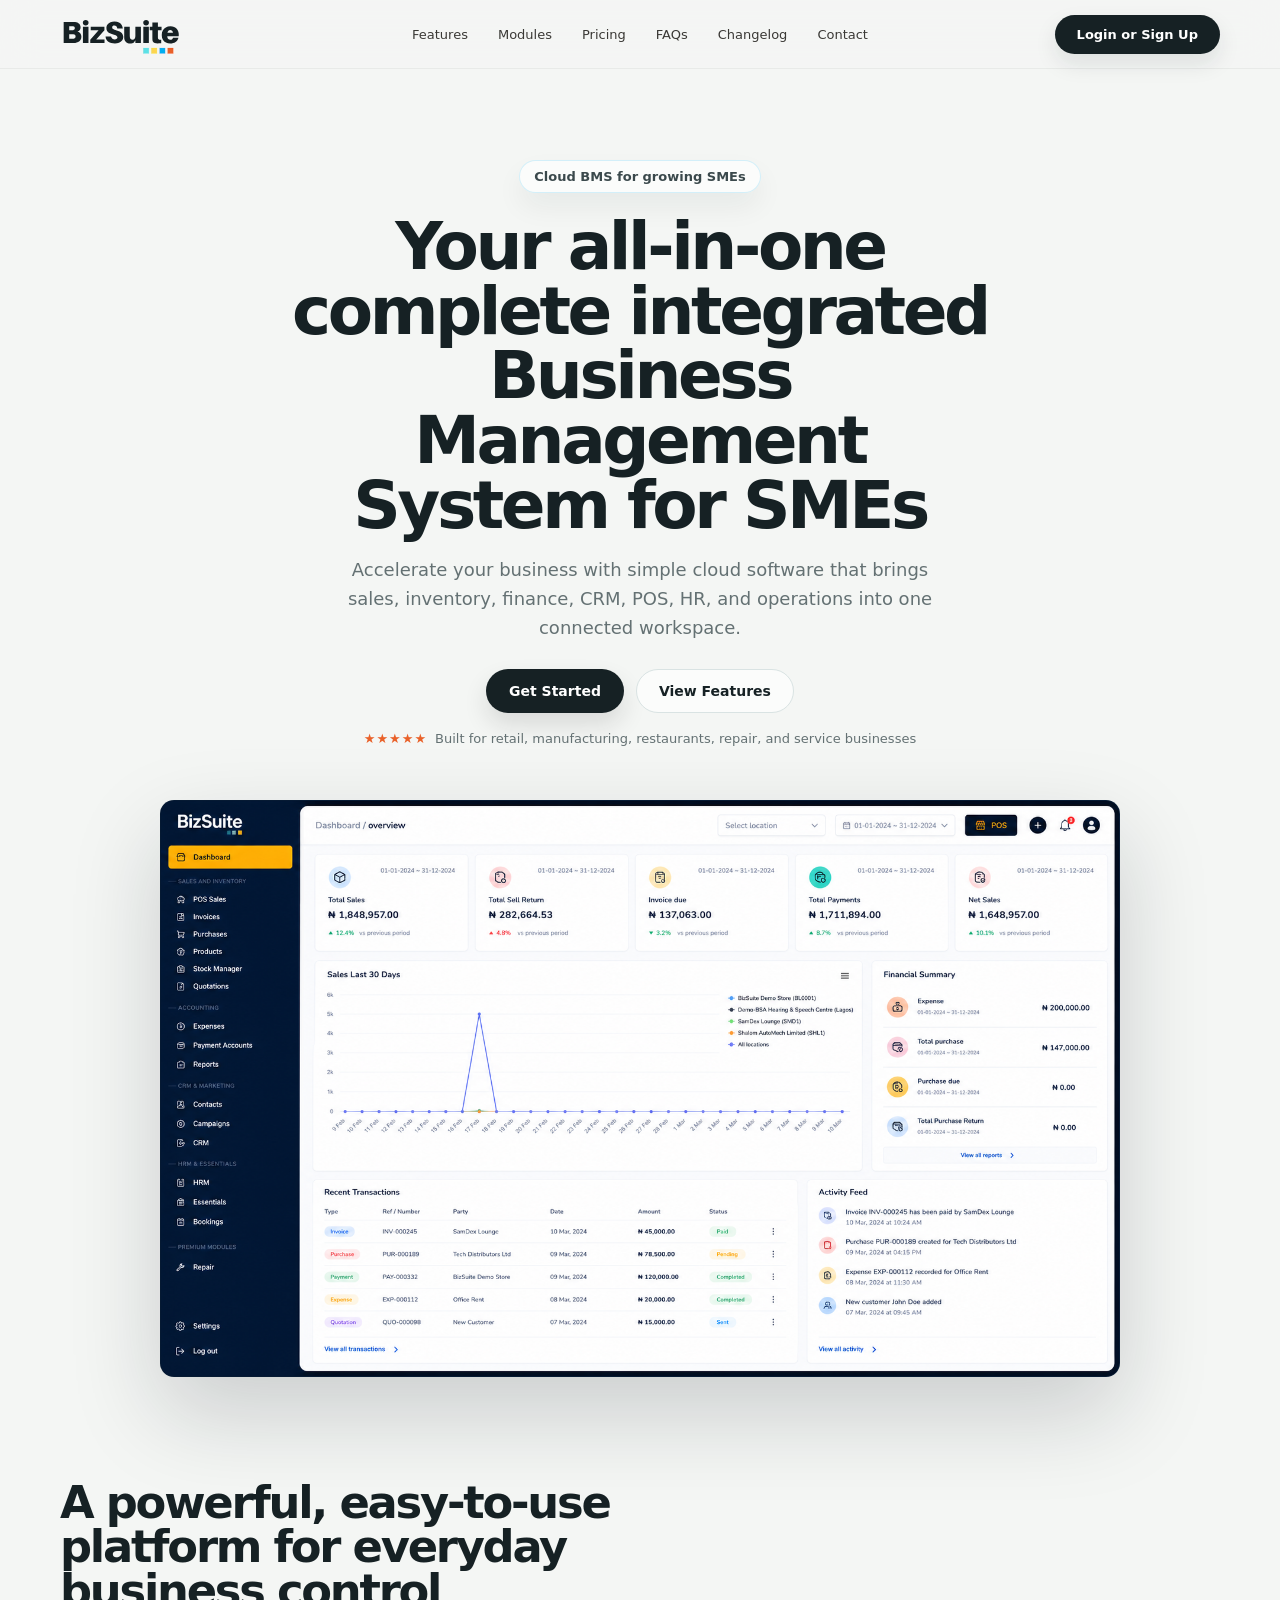
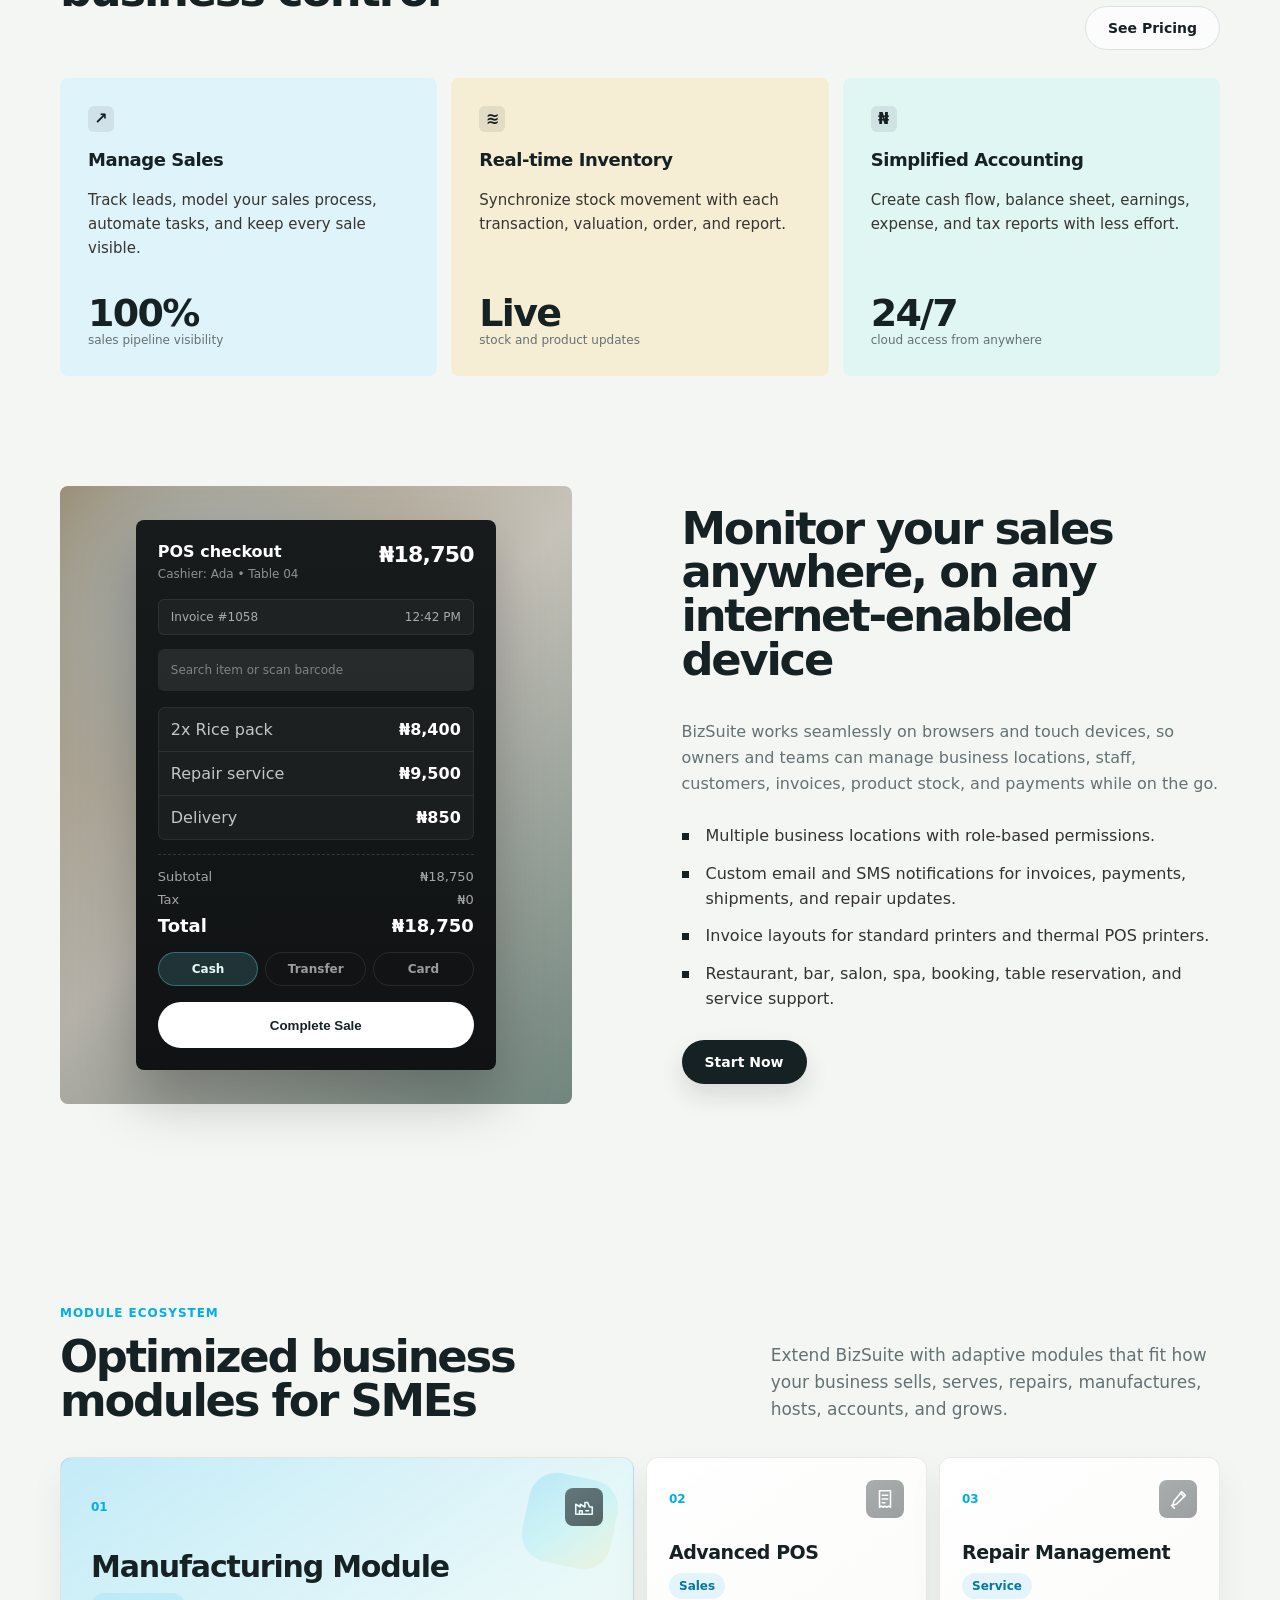
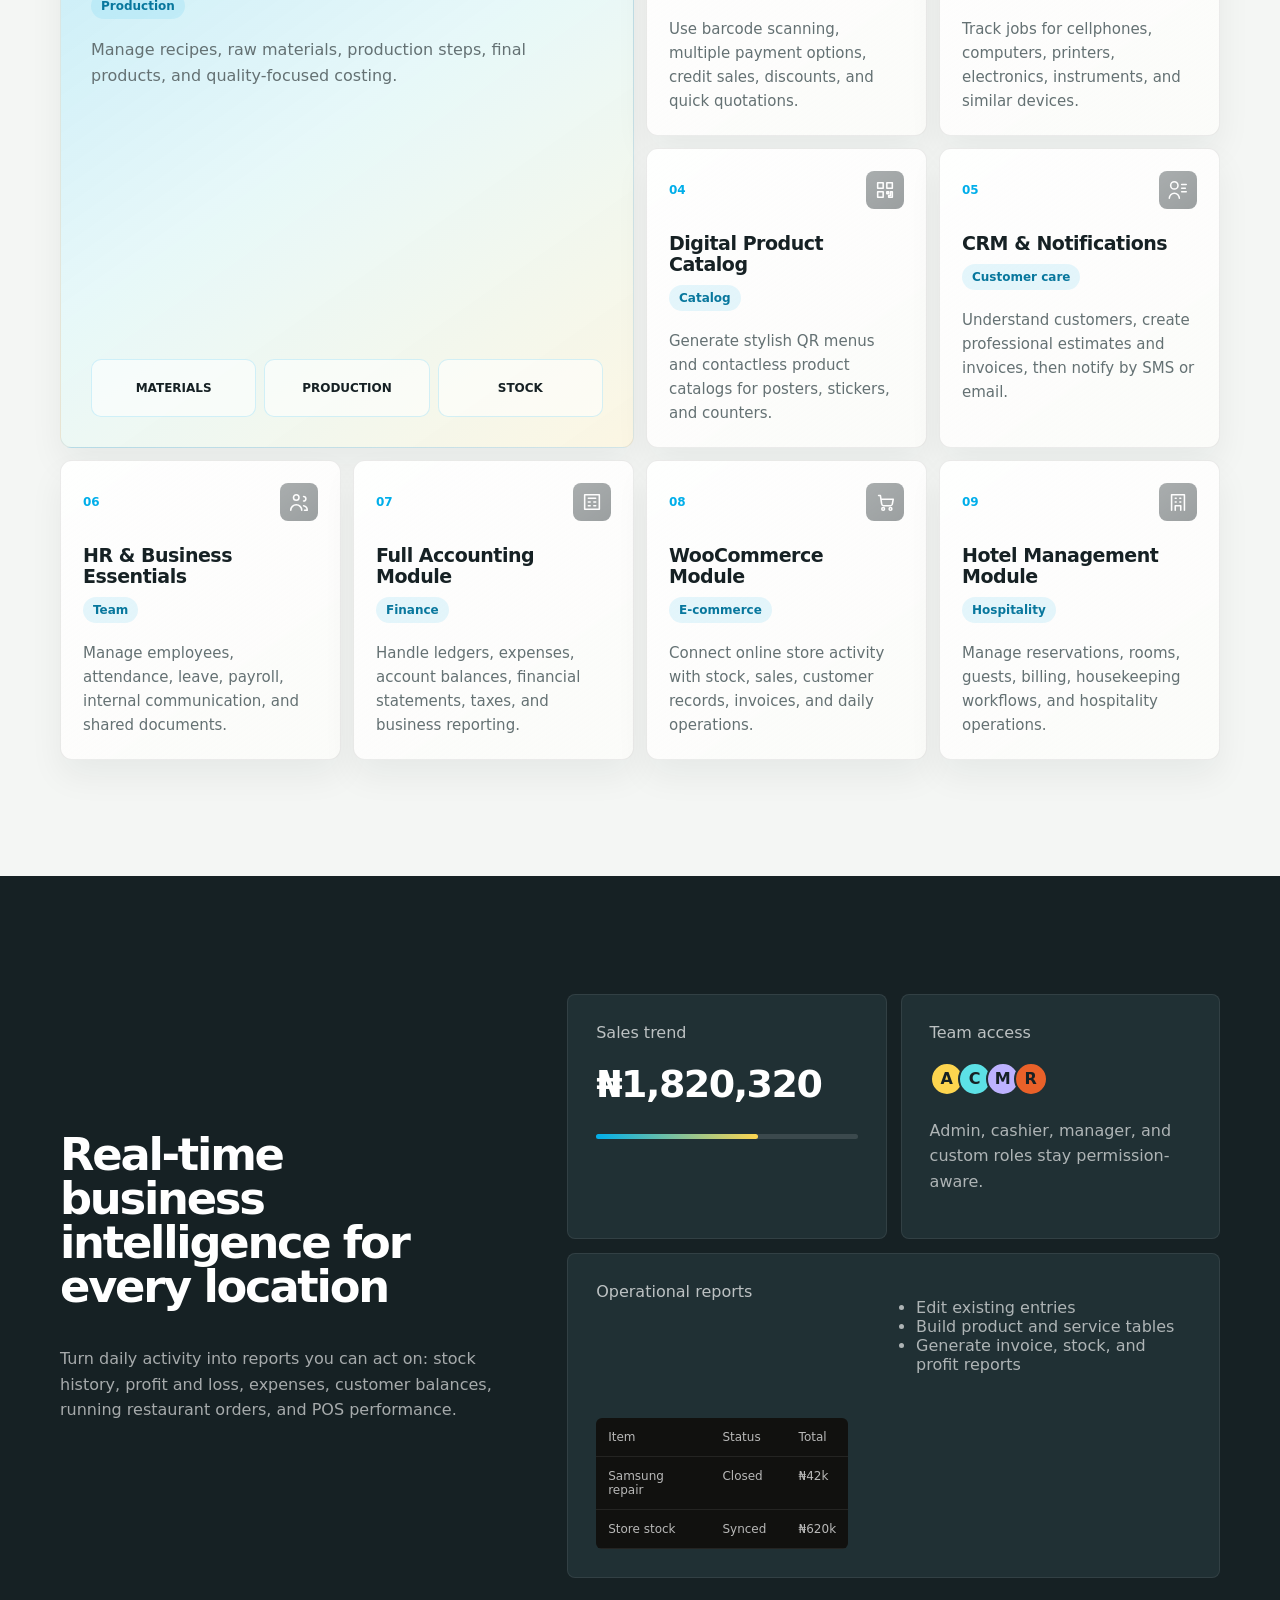
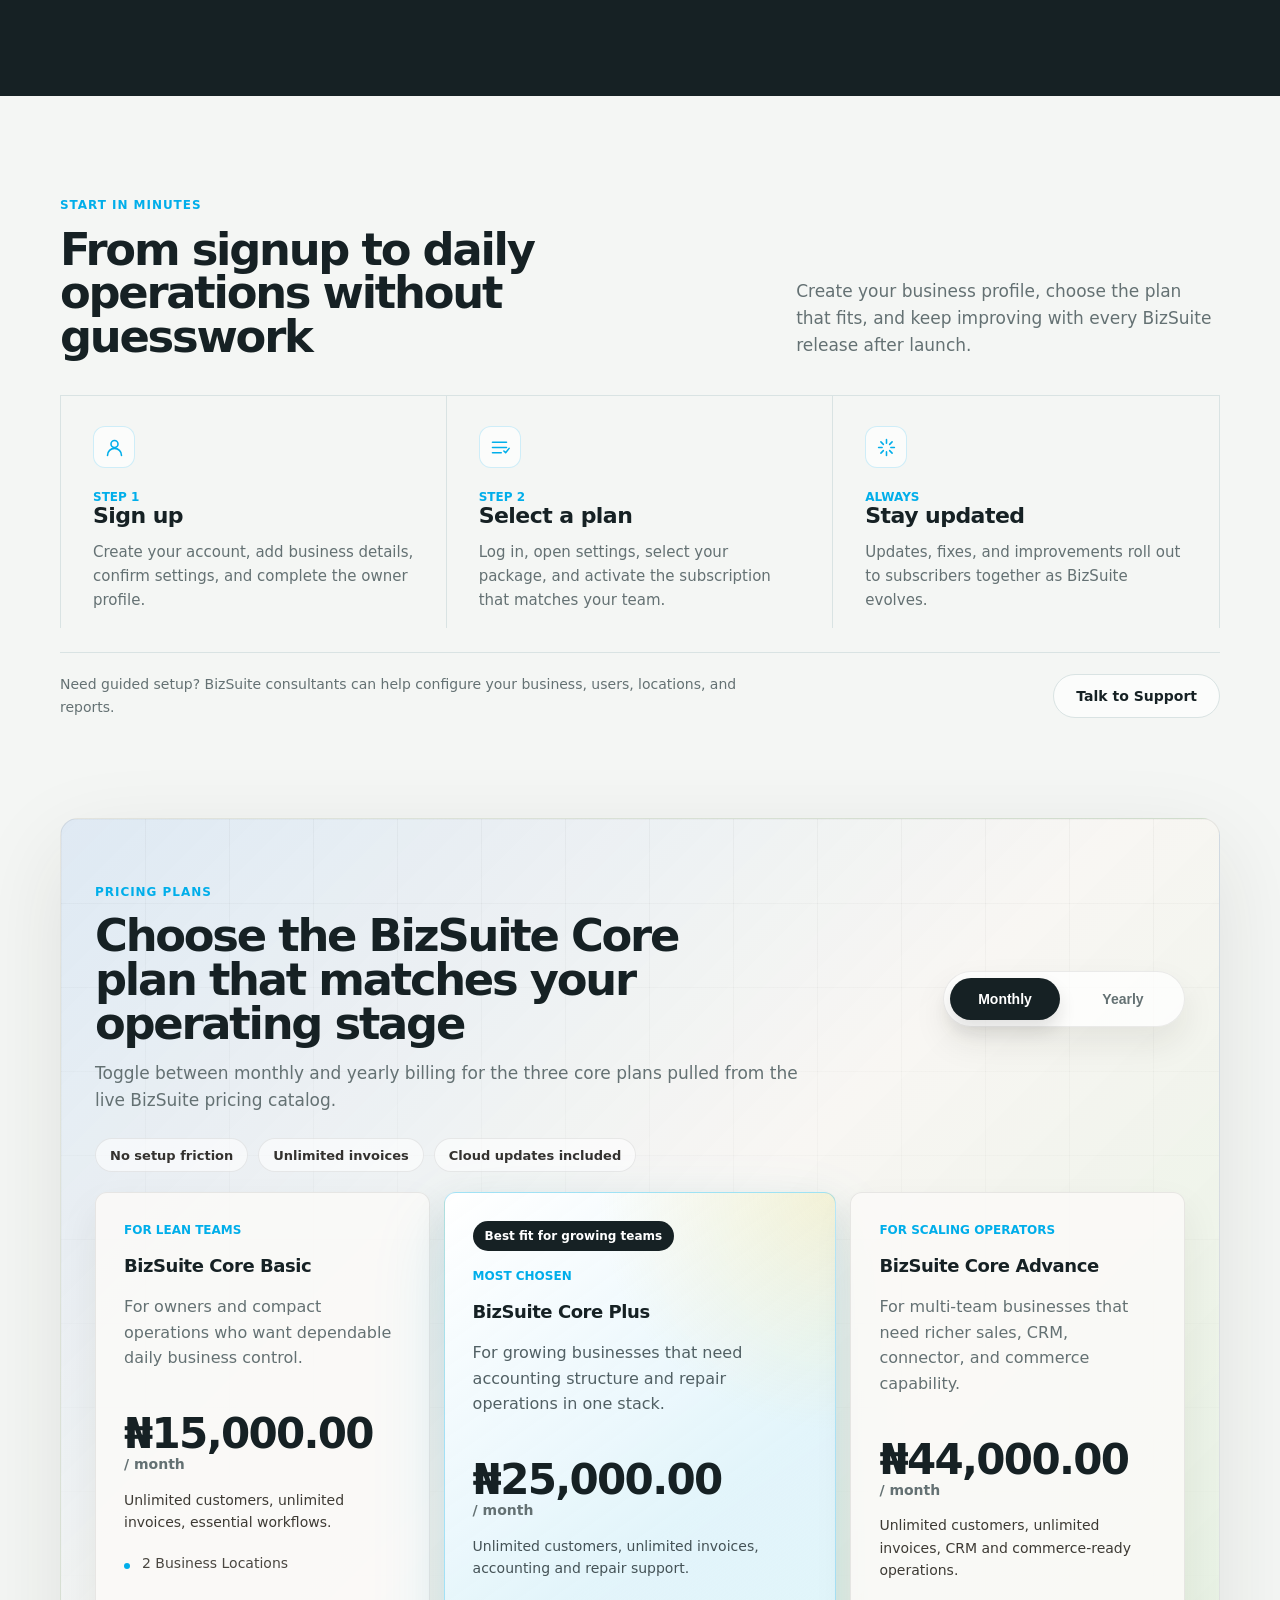
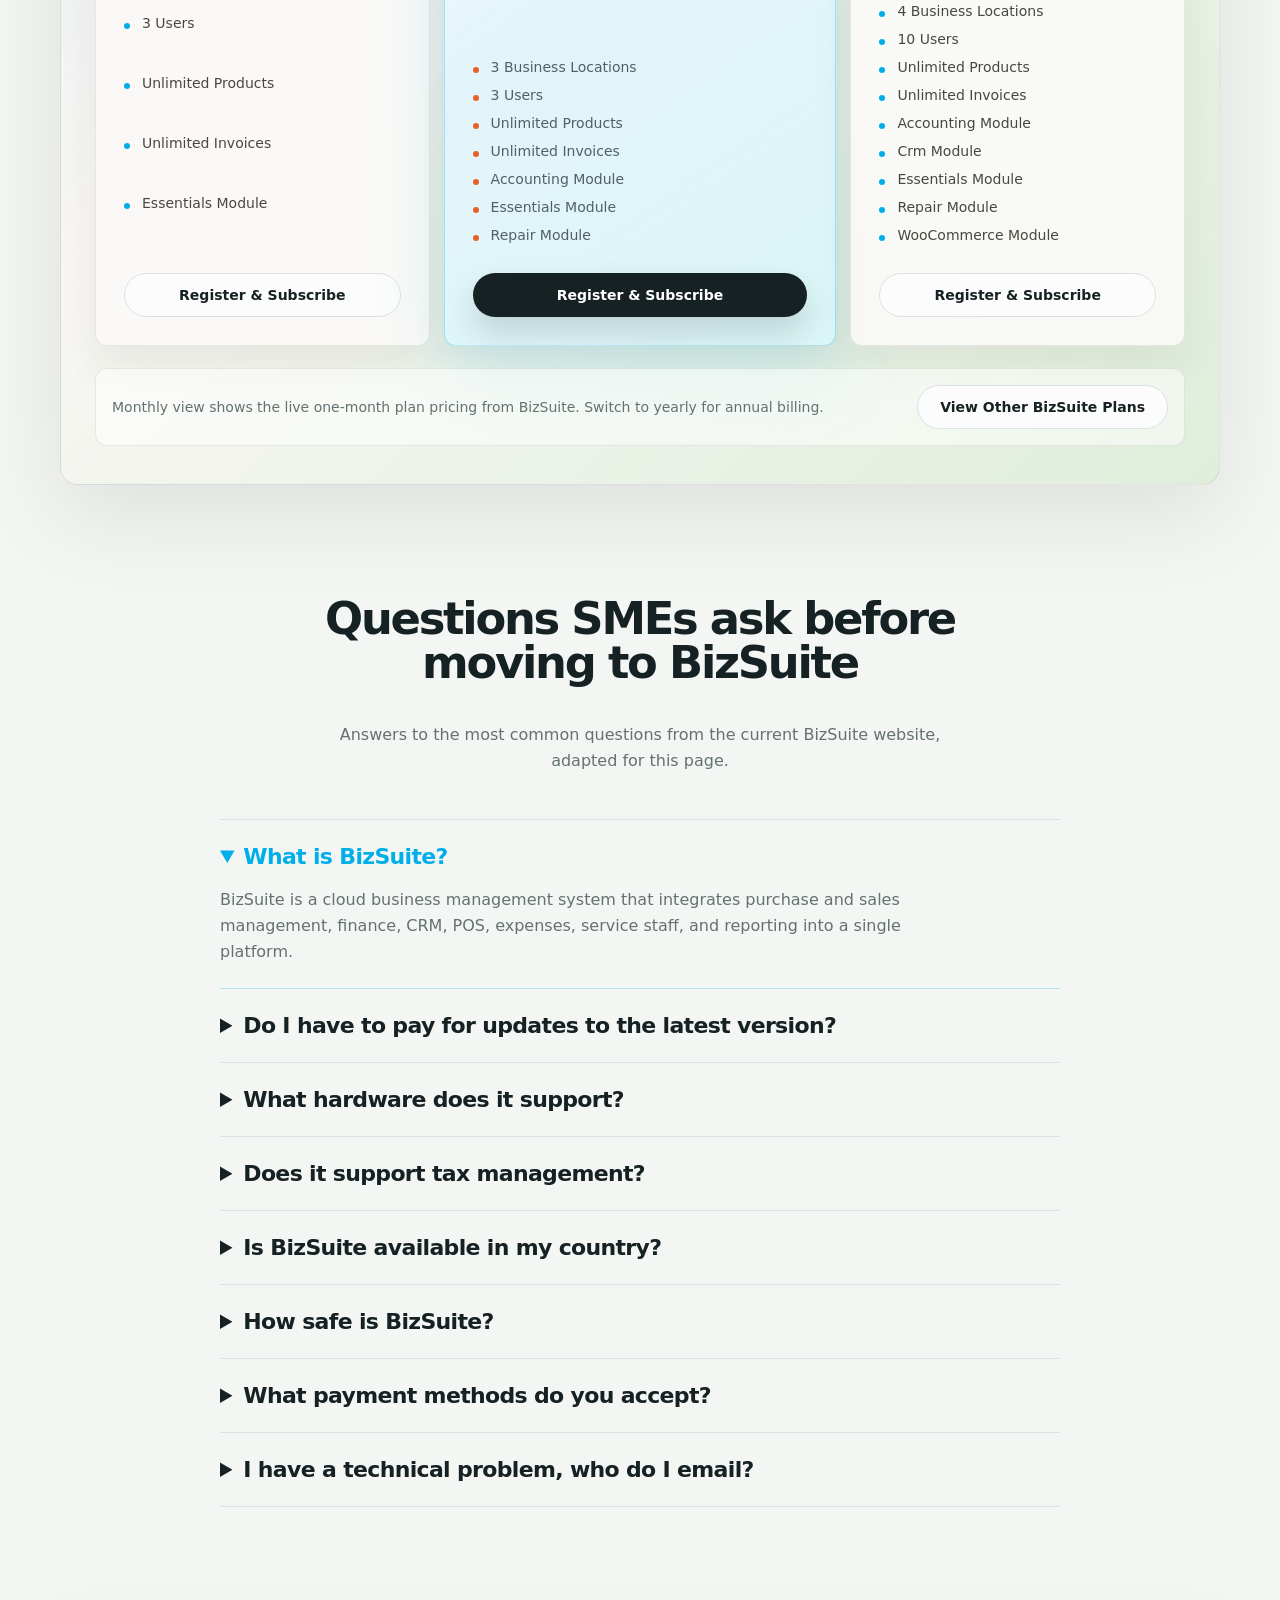
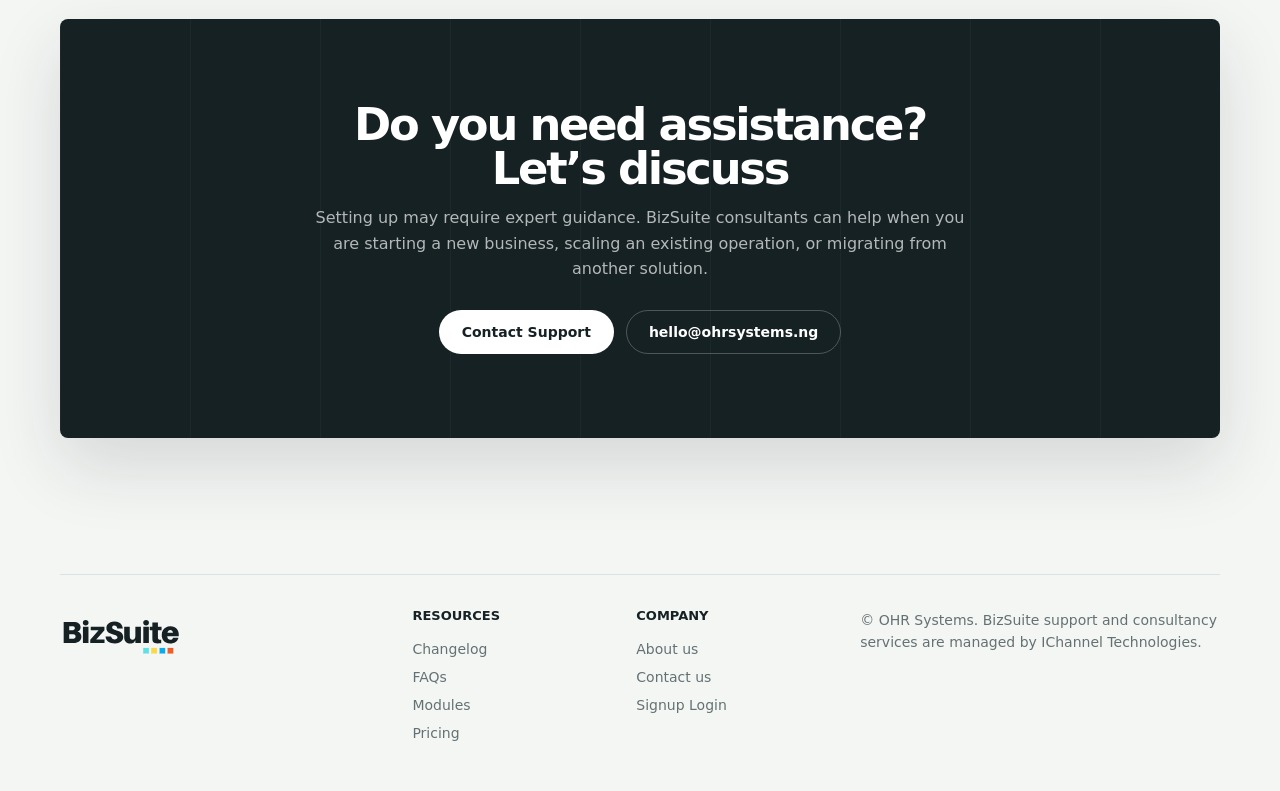
==== commit b3dabb7d: "Add favicon, robots.txt, web manifest, and sitemap - Added favicon images: favicon-32.png (PNG forma" ====
--- a/index.html
+++ b/index.html
@@ -3,31 +3,116 @@
   <head>
     <meta charset="UTF-8" />
     <meta name="viewport" content="width=device-width, initial-scale=1.0" />
-    <title>BizSuite BMS - Business Management System for SMEs</title>
+    <title>BizSuite - Cloud Business Management System for SMEs</title>
     <meta
       name="description"
       content="BizSuite is an all-in-one cloud business management system for SMEs: sales, inventory, accounting, CRM, POS, HR, manufacturing, repair, and catalog tools."
     />
+    <meta
+      name="keywords"
+      content="BizSuite, business management system Nigeria, SME software, POS software, inventory software, accounting software, CRM software, HR software, manufacturing software, repair management software"
+    />
+    <meta name="robots" content="index, follow, max-image-preview:large" />
+    <meta name="author" content="OHR Systems" />
+    <meta name="application-name" content="BizSuite" />
+    <meta name="theme-color" content="#162124" />
+    <meta name="msapplication-TileColor" content="#162124" />
+    <link rel="canonical" href="https://bizsuite.com.ng/" />
+    <link rel="icon" href="assets/favicon.svg" type="image/svg+xml" />
+    <link rel="icon" href="assets/favicon-32.png" sizes="32x32" type="image/png" />
+    <link rel="apple-touch-icon" href="assets/apple-touch-icon.png" />
+    <link rel="manifest" href="site.webmanifest" />
+    <meta property="og:type" content="website" />
+    <meta property="og:site_name" content="BizSuite" />
+    <meta property="og:title" content="BizSuite - Cloud Business Management System for SMEs" />
+    <meta
+      property="og:description"
+      content="Run sales, POS, inventory, accounting, CRM, HR, manufacturing, repair, and ecommerce operations from one cloud business workspace."
+    />
+    <meta property="og:url" content="https://bizsuite.com.ng/" />
+    <meta property="og:image" content="https://bizsuite.com.ng/assets/bizsuite-social-preview.png" />
+    <meta property="og:image:secure_url" content="https://bizsuite.com.ng/assets/bizsuite-social-preview.png" />
+    <meta property="og:image:type" content="image/png" />
+    <meta property="og:image:width" content="1200" />
+    <meta property="og:image:height" content="630" />
+    <meta property="og:image:alt" content="BizSuite cloud business management system for SMEs" />
+    <meta name="twitter:card" content="summary_large_image" />
+    <meta name="twitter:title" content="BizSuite - Cloud Business Management System for SMEs" />
+    <meta
+      name="twitter:description"
+      content="All-in-one SME software for POS, inventory, accounting, CRM, HR, repair, manufacturing, and ecommerce workflows."
+    />
+    <meta name="twitter:image" content="https://bizsuite.com.ng/assets/bizsuite-social-preview.png" />
+    <meta name="twitter:image:alt" content="BizSuite cloud business management system for SMEs" />
+    <script type="application/ld+json">
+      {
+        "@context": "https://schema.org",
+        "@graph": [
+          {
+            "@type": "Organization",
+            "@id": "https://bizsuite.com.ng/#organization",
+            "name": "BizSuite",
+            "url": "https://bizsuite.com.ng/",
+            "logo": "https://bizsuite.com.ng/assets/bizsuite-logo-dark.svg",
+            "image": "https://bizsuite.com.ng/assets/bizsuite-social-preview.png",
+            "sameAs": [
+              "https://app.bizsuite.com.ng/"
+            ]
+          },
+          {
+            "@type": "WebSite",
+            "@id": "https://bizsuite.com.ng/#website",
+            "url": "https://bizsuite.com.ng/",
+            "name": "BizSuite",
+            "publisher": {
+              "@id": "https://bizsuite.com.ng/#organization"
+            }
+          },
+          {
+            "@type": "SoftwareApplication",
+            "@id": "https://bizsuite.com.ng/#software",
+            "name": "BizSuite",
+            "applicationCategory": "BusinessApplication",
+            "operatingSystem": "Web",
+            "url": "https://bizsuite.com.ng/",
+            "image": "https://bizsuite.com.ng/assets/bizsuite-social-preview.png",
+            "description": "BizSuite is a cloud business management system for SMEs covering sales, POS, inventory, accounting, CRM, HR, manufacturing, repair, and ecommerce workflows.",
+            "offers": {
+              "@type": "AggregateOffer",
+              "priceCurrency": "NGN",
+              "lowPrice": "15000",
+              "highPrice": "528000",
+              "url": "https://app.bizsuite.com.ng/pricing"
+            },
+            "publisher": {
+              "@id": "https://bizsuite.com.ng/#organization"
+            }
+          }
+        ]
+      }
+    </script>
     <link rel="stylesheet" href="styles.css" />
   </head>
   <body>
     <header class="site-header" data-nav>
-      <a class="brand" href="#top" aria-label="BizSuite home">
-        <img src="assets/bizsuite-logo-dark.svg" alt="BizSuite" />
-      </a>
-      <button class="menu-toggle" type="button" aria-label="Open navigation" aria-expanded="false">
-        <span></span>
-        <span></span>
-      </button>
-      <nav class="nav-links" aria-label="Primary navigation">
-        <a href="#features">Features</a>
-        <a href="#modules">Modules</a>
-        <a href="#pricing">Pricing</a>
-        <a href="#faq">FAQs</a>
-        <a href="changelog.html">Changelog</a>
-        <a href="#contact">Contact</a>
-      </nav>
-      <a class="header-cta" href="https://app.bizsuite.com.ng/">Get Started</a>
+      <div class="site-header-inner section-shell">
+        <a class="brand" href="#top" aria-label="BizSuite home">
+          <img src="assets/bizsuite-logo-dark.svg" alt="BizSuite" />
+        </a>
+        <button class="menu-toggle" type="button" aria-label="Open navigation" aria-expanded="false">
+          <span></span>
+          <span></span>
+        </button>
+        <nav class="nav-links" aria-label="Primary navigation">
+          <a href="#features">Features</a>
+          <a href="#modules">Modules</a>
+          <a href="#pricing">Pricing</a>
+          <a href="#faq">FAQs</a>
+          <a href="changelog.html">Changelog</a>
+          <a href="#contact">Contact</a>
+        </nav>
+        <a class="header-cta" href="https://app.bizsuite.com.ng/login" target="_blank" rel="noopener noreferrer">Login or Sign Up</a>
+      </div>
     </header>
 
     <main id="top">
@@ -42,7 +127,7 @@
             CRM, POS, HR, and operations into one connected workspace.
           </p>
           <div class="hero-actions" aria-label="Hero actions">
-            <a class="button button-dark" href="https://app.bizsuite.com.ng/">Get Started</a>
+            <a class="button button-dark" href="https://app.bizsuite.com.ng/login" target="_blank" rel="noopener noreferrer">Get Started</a>
             <a class="button button-soft" href="#features">View Features</a>
           </div>
           <div class="hero-rating" aria-label="BizSuite suitability">
@@ -214,6 +299,11 @@
             <h3>Manufacturing Module</h3>
             <strong>Production</strong>
             <p>Manage recipes, raw materials, production steps, final products, and quality-focused costing.</p>
+            <div class="module-flow" aria-hidden="true">
+              <span>Materials</span>
+              <span>Production</span>
+              <span>Stock</span>
+            </div>
           </article>
           <article class="module-card">
             <div class="module-card-top">
@@ -374,26 +464,62 @@
       </section>
 
       <section class="workflow section-shell">
-        <div class="section-title">
-          <h2>From signup to daily operations in two clear steps</h2>
-          <p>Set up quickly, choose the plan that fits, and keep improving with continuous BizSuite releases.</p>
+        <div class="workflow-head">
+          <div>
+            <p class="eyebrow">Start in minutes</p>
+            <h2>From signup to daily operations without guesswork</h2>
+          </div>
+          <p>
+            Create your business profile, choose the plan that fits, and keep improving with every
+            BizSuite release after launch.
+          </p>
         </div>
         <div class="timeline">
-          <article>
+          <article class="timeline-card">
+            <div class="timeline-icon" aria-hidden="true">
+              <svg viewBox="0 0 24 24">
+                <path d="M12 12a4 4 0 1 0 0-8 4 4 0 0 0 0 8Z" />
+                <path d="M4 21a8 8 0 0 1 16 0" />
+              </svg>
+            </div>
             <span>Step 1</span>
             <h3>Sign up</h3>
-            <p>Create your account, complete business details, business settings, and owner profile.</p>
-          </article>
-          <article>
+            <p>Create your account, add business details, confirm settings, and complete the owner profile.</p>
+          </article>
+          <article class="timeline-card">
+            <div class="timeline-icon" aria-hidden="true">
+              <svg viewBox="0 0 24 24">
+                <path d="M4 6h16" />
+                <path d="M4 12h16" />
+                <path d="M4 18h10" />
+                <path d="m17 16 2 2 4-5" />
+              </svg>
+            </div>
             <span>Step 2</span>
             <h3>Select a plan</h3>
-            <p>Login after signup, visit settings, select a package plan, and begin your subscription.</p>
-          </article>
-          <article>
+            <p>Log in, open settings, select your package, and activate the subscription that matches your team.</p>
+          </article>
+          <article class="timeline-card timeline-card-support">
+            <div class="timeline-icon" aria-hidden="true">
+              <svg viewBox="0 0 24 24">
+                <path d="M12 3v4" />
+                <path d="M12 17v4" />
+                <path d="M5.6 5.6 8.4 8.4" />
+                <path d="m15.6 15.6 2.8 2.8" />
+                <path d="M3 12h4" />
+                <path d="M17 12h4" />
+                <path d="m5.6 18.4 2.8-2.8" />
+                <path d="m15.6 8.4 2.8-2.8" />
+              </svg>
+            </div>
             <span>Always</span>
-            <h3>Receive updates</h3>
-            <p>As a SaaS solution, updates, fixes, and improvements roll out to all subscribers together.</p>
-          </article>
+            <h3>Stay updated</h3>
+            <p>Updates, fixes, and improvements roll out to subscribers together as BizSuite evolves.</p>
+          </article>
+        </div>
+        <div class="workflow-foot">
+          <p>Need guided setup? BizSuite consultants can help configure your business, users, locations, and reports.</p>
+          <a class="button button-outline" href="https://wa.me/2347031010500">Talk to Support</a>
         </div>
       </section>
 
--- a/styles.css
+++ b/styles.css
@@ -16,6 +16,8 @@
   --orange: #e96129;
   --radius: 8px;
   --shadow: 0 24px 60px rgba(22, 33, 36, 0.14);
+  --ease-out: cubic-bezier(0.22, 1, 0.36, 1);
+  --ease-smooth: cubic-bezier(0.16, 1, 0.3, 1);
   font-family: Inter, ui-sans-serif, system-ui, -apple-system, BlinkMacSystemFont, "Segoe UI", sans-serif;
 }
 
@@ -32,6 +34,7 @@
   background: var(--bg);
   color: var(--ink);
   letter-spacing: 0;
+  text-rendering: optimizeLegibility;
 }
 
 a {
@@ -53,14 +56,24 @@
   position: sticky;
   top: 0;
   z-index: 20;
+  width: 100%;
+  background: rgba(244, 246, 244, 0.9);
+  backdrop-filter: blur(18px);
+  box-shadow: 0 1px 0 rgba(22, 33, 36, 0.05);
+  transition: background 260ms var(--ease-out), box-shadow 260ms var(--ease-out), transform 260ms var(--ease-out);
+}
+
+.site-header.is-scrolled {
+  background: rgba(251, 252, 251, 0.94);
+  box-shadow: 0 14px 36px rgba(22, 33, 36, 0.08);
+}
+
+.site-header-inner {
   display: grid;
   grid-template-columns: 1fr auto 1fr;
   align-items: center;
-  width: min(1160px, calc(100% - 44px));
   min-height: 68px;
   margin: 0 auto;
-  background: rgba(243, 241, 236, 0.86);
-  backdrop-filter: blur(18px);
 }
 
 .brand {
@@ -95,11 +108,31 @@
 }
 
 .nav-links a {
+  position: relative;
   transition: color 180ms ease;
+}
+
+.nav-links a::after {
+  content: "";
+  position: absolute;
+  left: 0;
+  right: 0;
+  bottom: -8px;
+  height: 2px;
+  border-radius: 999px;
+  background: var(--accent);
+  transform: scaleX(0);
+  transform-origin: center;
+  transition: transform 220ms var(--ease-out);
 }
 
 .nav-links a:hover {
   color: var(--accent);
+}
+
+.nav-links a:hover::after,
+.nav-links a[aria-current="page"]::after {
+  transform: scaleX(1);
 }
 
 .header-cta {
@@ -110,6 +143,14 @@
   color: #fff;
   font-size: 13px;
   font-weight: 700;
+  box-shadow: 0 10px 22px rgba(22, 33, 36, 0.1);
+  transition: transform 180ms var(--ease-out), box-shadow 180ms var(--ease-out), background 180ms ease;
+}
+
+.header-cta:hover {
+  background: #203034;
+  box-shadow: 0 16px 30px rgba(22, 33, 36, 0.16);
+  transform: translateY(-2px);
 }
 
 .hero-brandline {
@@ -217,17 +258,27 @@
   border: 1px solid transparent;
   font-size: 14px;
   font-weight: 750;
-  transition: transform 180ms ease, box-shadow 180ms ease, background 180ms ease;
+  transition: transform 180ms var(--ease-out), box-shadow 180ms var(--ease-out), background 180ms ease, border-color 180ms ease, color 180ms ease;
 }
 
 .button:hover {
   transform: translateY(-2px);
+}
+
+.button:active,
+.header-cta:active {
+  transform: translateY(0) scale(0.98);
 }
 
 .button-dark {
   background: var(--ink);
   color: #fff;
   box-shadow: 0 12px 25px rgba(23, 23, 21, 0.12);
+}
+
+.button-dark:hover {
+  background: #203034;
+  box-shadow: 0 18px 34px rgba(22, 33, 36, 0.16);
 }
 
 .button-soft,
@@ -235,6 +286,12 @@
   background: var(--paper);
   border-color: var(--line);
   color: var(--ink);
+}
+
+.button-soft:hover,
+.button-outline:hover {
+  border-color: rgba(0, 174, 234, 0.26);
+  box-shadow: 0 16px 34px rgba(22, 33, 36, 0.08);
 }
 
 .button-light {
@@ -291,6 +348,12 @@
   border-radius: 14px;
   background: #061a33;
   box-shadow: 0 36px 90px rgba(14, 20, 34, 0.18);
+  transition: transform 420ms var(--ease-smooth), box-shadow 420ms var(--ease-smooth);
+}
+
+.hero-image-frame:hover {
+  box-shadow: 0 42px 105px rgba(14, 20, 34, 0.22);
+  transform: translateY(-4px);
 }
 
 .hero-image-frame img {
@@ -340,6 +403,12 @@
     linear-gradient(90deg, rgba(120, 138, 130, 0.55), rgba(230, 222, 207, 0.3)),
     var(--dark);
   box-shadow: var(--shadow);
+  transition: transform 360ms var(--ease-smooth), box-shadow 360ms var(--ease-smooth);
+}
+
+.product-window:hover {
+  box-shadow: 0 30px 76px rgba(22, 33, 36, 0.18);
+  transform: translateY(-4px);
 }
 
 .hero-window {
@@ -550,6 +619,12 @@
   min-height: 260px;
   border-radius: var(--radius);
   padding: 28px;
+  transition: transform 220ms var(--ease-out), box-shadow 220ms var(--ease-out);
+}
+
+.proof-card:hover {
+  box-shadow: 0 24px 52px rgba(22, 33, 36, 0.08);
+  transform: translateY(-4px);
 }
 
 .proof-card.blue { background: var(--blue); }
@@ -603,54 +678,162 @@
 
 .phone-card {
   width: min(360px, 100%);
-  min-height: 440px;
+  min-height: 492px;
   border-radius: 8px;
-  background: #141310;
+  background:
+    linear-gradient(180deg, #171b1c, #101213),
+    #141310;
   color: #fff;
-  padding: 26px;
+  padding: 22px;
   box-shadow: 0 28px 55px rgba(0, 0, 0, 0.25);
 }
 
 .phone-head {
   display: flex;
   justify-content: space-between;
-  margin-bottom: 28px;
+  gap: 18px;
+  align-items: start;
+  margin-bottom: 16px;
+}
+
+.phone-head span {
+  display: block;
+  margin-bottom: 5px;
+  font-weight: 820;
+}
+
+.phone-head small {
+  color: rgba(255, 255, 255, 0.52);
+}
+
+.phone-head strong {
+  white-space: nowrap;
+  font-size: 22px;
+  letter-spacing: -0.035em;
+}
+
+.pos-meta {
+  display: flex;
+  justify-content: space-between;
+  margin-bottom: 14px;
+  border: 1px solid rgba(255, 255, 255, 0.07);
+  border-radius: 6px;
+  background: rgba(255, 255, 255, 0.04);
+  padding: 10px 12px;
+  color: rgba(255, 255, 255, 0.62);
+  font-size: 12px;
 }
 
 .search-line {
-  height: 46px;
-  margin-bottom: 22px;
+  display: flex;
+  min-height: 42px;
+  align-items: center;
+  margin-bottom: 16px;
   border-radius: 6px;
   background: rgba(255, 255, 255, 0.08);
+  padding: 0 13px;
+  color: rgba(255, 255, 255, 0.42);
+  font-size: 12px;
 }
 
 .product-list {
   display: grid;
-  gap: 12px;
+  gap: 0;
+  overflow: hidden;
+  border: 1px solid rgba(255, 255, 255, 0.07);
+  border-radius: 7px;
+  background: rgba(255, 255, 255, 0.035);
 }
 
 .product-list span {
   display: flex;
   justify-content: space-between;
+  gap: 18px;
   border-bottom: 1px solid rgba(255, 255, 255, 0.08);
-  padding-bottom: 12px;
+  padding: 12px;
   color: rgba(255, 255, 255, 0.74);
+}
+
+.product-list span:last-child {
+  border-bottom: 0;
+}
+
+.product-list i {
+  font-style: normal;
 }
 
 .product-list em {
   color: #fff;
   font-style: normal;
+  font-weight: 760;
+}
+
+.pos-summary {
+  display: grid;
+  gap: 8px;
+  margin-top: 14px;
+  border-top: 1px dashed rgba(255, 255, 255, 0.14);
+  padding-top: 14px;
+}
+
+.pos-summary span,
+.pos-summary strong {
+  display: flex;
+  justify-content: space-between;
+  color: rgba(255, 255, 255, 0.62);
+  font-size: 13px;
+}
+
+.pos-summary strong {
+  color: #fff;
+  font-size: 18px;
+}
+
+.pos-summary em {
+  color: inherit;
+  font-style: normal;
+}
+
+.payment-row {
+  display: grid;
+  grid-template-columns: repeat(3, 1fr);
+  gap: 7px;
+  margin-top: 16px;
+}
+
+.payment-row span {
+  display: grid;
+  min-height: 34px;
+  place-items: center;
+  border: 1px solid rgba(255, 255, 255, 0.09);
+  border-radius: 999px;
+  color: rgba(255, 255, 255, 0.58);
+  font-size: 12px;
+  font-weight: 740;
+}
+
+.payment-row .active {
+  border-color: rgba(92, 225, 230, 0.35);
+  background: rgba(92, 225, 230, 0.16);
+  color: #dffbfc;
 }
 
 .phone-card button {
   width: 100%;
   height: 46px;
-  margin-top: 44px;
+  margin-top: 16px;
   border: 0;
   border-radius: 999px;
   background: #fff;
   color: var(--ink);
   font-weight: 800;
+  transition: transform 180ms var(--ease-out), box-shadow 180ms var(--ease-out), background 180ms ease;
+}
+
+.phone-card button:hover {
+  background: #f7fbfb;
+  box-shadow: 0 14px 26px rgba(0, 0, 0, 0.16);
+  transform: translateY(-2px);
 }
 
 .split-copy h2 {
@@ -716,23 +899,25 @@
 
 .module-grid {
   display: grid;
-  grid-template-columns: repeat(3, 1fr);
-  gap: 14px;
+  grid-template-columns: repeat(4, minmax(0, 1fr));
+  grid-auto-flow: dense;
+  gap: 12px;
 }
 
 .module-card {
   position: relative;
   display: grid;
-  align-content: start;
-  min-height: 254px;
+  grid-template-rows: auto auto auto 1fr;
+  align-content: stretch;
+  min-height: 220px;
   overflow: hidden;
   border: 1px solid rgba(23, 23, 21, 0.08);
-  border-radius: var(--radius);
+  border-radius: 12px;
   background:
-    linear-gradient(145deg, rgba(255, 255, 255, 0.78), rgba(251, 250, 247, 0.42)),
+    linear-gradient(145deg, rgba(255, 255, 255, 0.88), rgba(251, 250, 247, 0.5)),
     var(--paper);
-  padding: 24px;
-  box-shadow: 0 16px 34px rgba(41, 36, 28, 0.06);
+  padding: 22px;
+  box-shadow: 0 16px 34px rgba(22, 33, 36, 0.06);
   transition: border-color 180ms ease, box-shadow 180ms ease, transform 180ms ease;
 }
 
@@ -748,8 +933,8 @@
 }
 
 .module-card:hover {
-  border-color: rgba(27, 143, 90, 0.24);
-  box-shadow: 0 24px 50px rgba(41, 36, 28, 0.1);
+  border-color: rgba(0, 174, 234, 0.28);
+  box-shadow: 0 24px 50px rgba(22, 33, 36, 0.11);
   transform: translateY(-3px);
 }
 
@@ -758,9 +943,26 @@
 }
 
 .module-card-featured {
+  grid-column: span 2;
+  grid-row: span 2;
+  min-height: 452px;
   background:
-    linear-gradient(145deg, rgba(220, 239, 217, 0.9), rgba(251, 250, 247, 0.58)),
-    var(--green);
+    linear-gradient(145deg, rgba(0, 174, 234, 0.22), rgba(92, 225, 230, 0.12) 48%, rgba(253, 213, 79, 0.14)),
+    var(--paper);
+  padding: 30px;
+}
+
+.module-card-featured::before {
+  content: "";
+  position: absolute;
+  inset: 18px 18px auto auto;
+  width: 90px;
+  height: 90px;
+  border-radius: 28px;
+  background:
+    linear-gradient(135deg, var(--accent), var(--accent-2) 52%, var(--yellow));
+  opacity: 0.16;
+  transform: rotate(12deg);
 }
 
 .module-card-top {
@@ -768,7 +970,7 @@
   align-items: center;
   justify-content: space-between;
   gap: 16px;
-  margin-bottom: 30px;
+  margin-bottom: 24px;
 }
 
 .module-icon {
@@ -786,13 +988,19 @@
   stroke-linecap: round;
   stroke-linejoin: round;
   padding: 8px;
-  transition: background 180ms ease, color 180ms ease, transform 180ms ease;
+  opacity: 0.42;
+  transition: background 180ms ease, color 180ms ease, transform 180ms ease, opacity 180ms ease;
+}
+
+.module-card-featured .module-icon {
+  opacity: 0.68;
 }
 
 .module-card:hover .module-icon {
   background:
     linear-gradient(145deg, rgba(255, 255, 255, 0.2), rgba(255, 255, 255, 0)),
     var(--accent);
+  opacity: 1;
   transform: rotate(-2deg) scale(1.04);
 }
 
@@ -808,7 +1016,13 @@
 .module-card h3 {
   max-width: 260px;
   margin-bottom: 10px;
-  font-size: 20px;
+  font-size: 19px;
+}
+
+.module-card-featured h3 {
+  max-width: 420px;
+  font-size: 30px;
+  letter-spacing: -0.04em;
 }
 
 .module-card strong {
@@ -816,8 +1030,8 @@
   width: fit-content;
   margin-bottom: 18px;
   border-radius: 999px;
-  background: rgba(27, 143, 90, 0.1);
-  color: #176f48;
+  background: rgba(0, 174, 234, 0.1);
+  color: #08779d;
   padding: 7px 10px;
   font-size: 12px;
   line-height: 1;
@@ -826,6 +1040,32 @@
 .module-grid p {
   margin-bottom: 0;
   font-size: 15px;
+}
+
+.module-card-featured p {
+  max-width: 470px;
+  font-size: 16px;
+}
+
+.module-flow {
+  display: grid;
+  grid-template-columns: repeat(3, 1fr);
+  gap: 8px;
+  align-self: end;
+  margin-top: 28px;
+}
+
+.module-flow span {
+  display: grid;
+  min-height: 58px;
+  place-items: center;
+  border: 1px solid rgba(0, 174, 234, 0.16);
+  border-radius: 10px;
+  background: rgba(255, 255, 255, 0.56);
+  color: var(--ink);
+  font-size: 12px;
+  font-weight: 820;
+  text-transform: uppercase;
 }
 
 .dark-band {
@@ -941,23 +1181,125 @@
 }
 
 .workflow {
-  padding: 106px 0;
+  position: relative;
+  width: min(1160px, calc(100% - 44px));
+  padding: 100px 0;
+}
+
+.workflow-head {
+  position: relative;
+  z-index: 1;
+  display: grid;
+  grid-template-columns: minmax(0, 0.95fr) minmax(280px, 0.58fr);
+  gap: 42px;
+  align-items: end;
+  margin-bottom: 36px;
+}
+
+.workflow-head h2 {
+  max-width: 620px;
+  margin-bottom: 0;
+}
+
+.workflow-head p:last-child {
+  margin-bottom: 0;
+  font-size: 17px;
 }
 
 .timeline {
+  position: relative;
+  z-index: 1;
   display: grid;
   grid-template-columns: repeat(3, 1fr);
   gap: 0;
   border-top: 1px solid var(--line);
 }
 
-.timeline article {
-  padding: 34px 34px 0;
+.timeline::before {
+  display: none;
+}
+
+.timeline-card {
+  position: relative;
+  display: grid;
+  align-content: start;
+  min-height: 232px;
   border-right: 1px solid var(--line);
-}
-
-.timeline article:first-child {
+  padding: 30px 32px 0;
+  transition: background 220ms ease, box-shadow 220ms var(--ease-out), transform 220ms var(--ease-out);
+}
+
+.timeline-card:hover {
+  background: rgba(255, 255, 255, 0.46);
+  box-shadow: 0 18px 40px rgba(22, 33, 36, 0.06);
+  transform: translateY(-3px);
+}
+
+.timeline-card:first-child {
   border-left: 1px solid var(--line);
+}
+
+.timeline-card-support {
+  color: var(--ink);
+}
+
+.timeline-card-support p {
+  color: var(--muted);
+}
+
+.timeline-icon {
+  display: grid;
+  width: 42px;
+  height: 42px;
+  place-items: center;
+  margin-bottom: 22px;
+  border: 1px solid rgba(0, 174, 234, 0.18);
+  border-radius: 12px;
+  background: rgba(255, 255, 255, 0.62);
+  color: var(--accent);
+}
+
+.timeline-card-support .timeline-icon {
+  background: rgba(255, 255, 255, 0.62);
+  color: var(--accent);
+}
+
+.timeline-icon svg {
+  width: 21px;
+  height: 21px;
+  fill: none;
+  stroke: currentColor;
+  stroke-width: 1.8;
+  stroke-linecap: round;
+  stroke-linejoin: round;
+}
+
+.timeline-card h3 {
+  margin-bottom: 12px;
+  font-size: 22px;
+}
+
+.timeline-card p {
+  margin-bottom: 0;
+  font-size: 15px;
+}
+
+.workflow-foot {
+  position: relative;
+  z-index: 1;
+  display: flex;
+  justify-content: space-between;
+  gap: 18px;
+  align-items: center;
+  margin-top: 24px;
+  border-top: 1px solid var(--line);
+  padding-top: 20px;
+}
+
+.workflow-foot p {
+  max-width: 680px;
+  margin: 0;
+  font-size: 14px;
 }
 
 .pricing {
@@ -1097,13 +1439,14 @@
 }
 
 .pricing-grid .featured-plan {
-  border-color: rgba(255, 255, 255, 0.12);
+  border-color: rgba(0, 174, 234, 0.28);
   background:
-    linear-gradient(180deg, rgba(46, 182, 125, 0.16), rgba(46, 182, 125, 0)),
-    var(--dark);
-  color: #fff;
+    radial-gradient(circle at top right, rgba(253, 213, 79, 0.22), transparent 28%),
+    linear-gradient(145deg, rgba(255, 255, 255, 0.94), rgba(223, 243, 251, 0.86) 48%, rgba(92, 225, 230, 0.2)),
+    var(--paper);
+  color: var(--ink);
   transform: translateY(-14px);
-  box-shadow: 0 32px 76px rgba(23, 23, 21, 0.22);
+  box-shadow: 0 32px 76px rgba(0, 174, 234, 0.14), 0 12px 34px rgba(22, 33, 36, 0.08);
 }
 
 .pricing-grid .featured-plan:hover {
@@ -1117,20 +1460,20 @@
   align-items: center;
   margin-bottom: 16px;
   border-radius: 999px;
-  background: #9bdac0;
-  color: var(--ink);
+  background: var(--ink);
+  color: #fff;
   padding: 0 12px;
   font-size: 12px;
   font-weight: 820;
 }
 
 .pricing-grid .featured-plan .plan-kicker {
-  color: #9bdac0;
+  color: var(--accent);
 }
 
 .pricing-grid .featured-plan p,
 .pricing-grid .featured-plan li {
-  color: rgba(255, 255, 255, 0.68);
+  color: #516064;
 }
 
 .pricing-grid strong {
@@ -1153,7 +1496,7 @@
 }
 
 .pricing-grid .featured-plan strong small {
-  color: rgba(255, 255, 255, 0.64);
+  color: var(--muted);
 }
 
 .plan-caption {
@@ -1164,7 +1507,7 @@
 }
 
 .pricing-grid .featured-plan .plan-caption {
-  color: rgba(255, 255, 255, 0.76);
+  color: #445256;
 }
 
 .pricing-grid ul {
@@ -1194,7 +1537,13 @@
 }
 
 .pricing-grid .featured-plan li::before {
-  background: #9bdac0;
+  background: var(--orange);
+}
+
+.pricing-grid .featured-plan .button-dark {
+  background: var(--ink);
+  color: #fff;
+  box-shadow: 0 16px 32px rgba(22, 33, 36, 0.16);
 }
 
 .pricing-note {
@@ -1238,6 +1587,12 @@
 details {
   border-bottom: 1px solid var(--line);
   padding: 24px 0;
+  transition: border-color 180ms ease, background 180ms ease, padding 180ms ease;
+}
+
+details:hover,
+details[open] {
+  border-color: rgba(0, 174, 234, 0.28);
 }
 
 summary {
@@ -1245,6 +1600,12 @@
   font-size: 22px;
   font-weight: 730;
   letter-spacing: -0.03em;
+  transition: color 180ms ease;
+}
+
+summary:hover,
+details[open] summary {
+  color: var(--accent);
 }
 
 details p {
@@ -1262,6 +1623,7 @@
   color: #fff;
   padding: 84px 28px;
   text-align: center;
+  box-shadow: 0 28px 70px rgba(22, 33, 36, 0.14);
 }
 
 .cta-band h2 {
@@ -1305,6 +1667,39 @@
 .footer-grid p {
   margin: 0;
   font-size: 14px;
+}
+
+.effects-ready .revealable {
+  opacity: 0;
+  transform: translateY(22px);
+  transition: opacity 620ms var(--ease-smooth), transform 620ms var(--ease-smooth);
+  transition-delay: var(--reveal-delay, 0ms);
+}
+
+.effects-ready .revealable.is-visible {
+  opacity: 1;
+  transform: translateY(0);
+}
+
+.effects-ready .hero .revealable {
+  transform: translateY(14px);
+}
+
+@media (prefers-reduced-motion: reduce) {
+  *,
+  *::before,
+  *::after {
+    scroll-behavior: auto !important;
+    animation-duration: 0.01ms !important;
+    animation-iteration-count: 1 !important;
+    transition-duration: 0.01ms !important;
+  }
+
+  .revealable,
+  .effects-ready .revealable {
+    opacity: 1 !important;
+    transform: none !important;
+  }
 }
 
 .changelog-hero {
@@ -1484,6 +1879,10 @@
 
 @media (max-width: 920px) {
   .site-header {
+    width: 100%;
+  }
+
+  .site-header-inner {
     grid-template-columns: 1fr auto;
   }
 
@@ -1500,8 +1899,8 @@
   .site-header.is-open .nav-links {
     position: absolute;
     top: 66px;
-    left: 0;
-    right: 0;
+    left: 14px;
+    right: 14px;
     display: grid;
     gap: 0;
     border: 1px solid var(--line);
@@ -1542,10 +1941,21 @@
     gap: 16px;
   }
 
+  .workflow-head {
+    grid-template-columns: 1fr;
+    gap: 16px;
+  }
+
   .module-grid {
     grid-template-columns: repeat(2, 1fr);
   }
 
+  .module-card-featured {
+    grid-column: span 2;
+    grid-row: auto;
+    min-height: auto;
+  }
+
   .pricing-grid .featured-plan {
     transform: none;
   }
@@ -1559,6 +1969,7 @@
   }
 
   .pricing-head,
+  .workflow-foot,
   .pricing-note {
     flex-direction: column;
     align-items: stretch;
@@ -1572,6 +1983,14 @@
     padding: 46px 24px 28px;
   }
 
+  .workflow {
+    padding: 76px 0;
+  }
+
+  .timeline::before {
+    display: none;
+  }
+
   .changelog-nav {
     position: static;
   }
@@ -1579,7 +1998,7 @@
 
 @media (max-width: 640px) {
   .section-shell,
-  .site-header {
+  .site-header-inner {
     width: min(100% - 28px, 1160px);
   }
 
@@ -1657,6 +2076,23 @@
     grid-template-columns: 1fr;
   }
 
+  .module-card-featured {
+    grid-column: auto;
+    padding: 24px;
+  }
+
+  .module-card-featured h3 {
+    font-size: 24px;
+  }
+
+  .module-flow {
+    grid-template-columns: 1fr;
+  }
+
+  .module-flow span {
+    min-height: 44px;
+  }
+
   .module-card {
     min-height: auto;
   }
@@ -1672,9 +2108,24 @@
 
   .dark-inner,
   .modules,
-  .workflow,
   .faq {
     padding: 76px 0;
+  }
+
+  .workflow {
+    width: min(100% - 28px, 1160px);
+    padding: 76px 0;
+  }
+
+  .timeline-card {
+    border-left: 1px solid var(--line);
+    border-bottom: 1px solid var(--line);
+    min-height: auto;
+    padding: 26px 22px;
+  }
+
+  .timeline-icon {
+    margin-bottom: 20px;
   }
 
   .pricing {
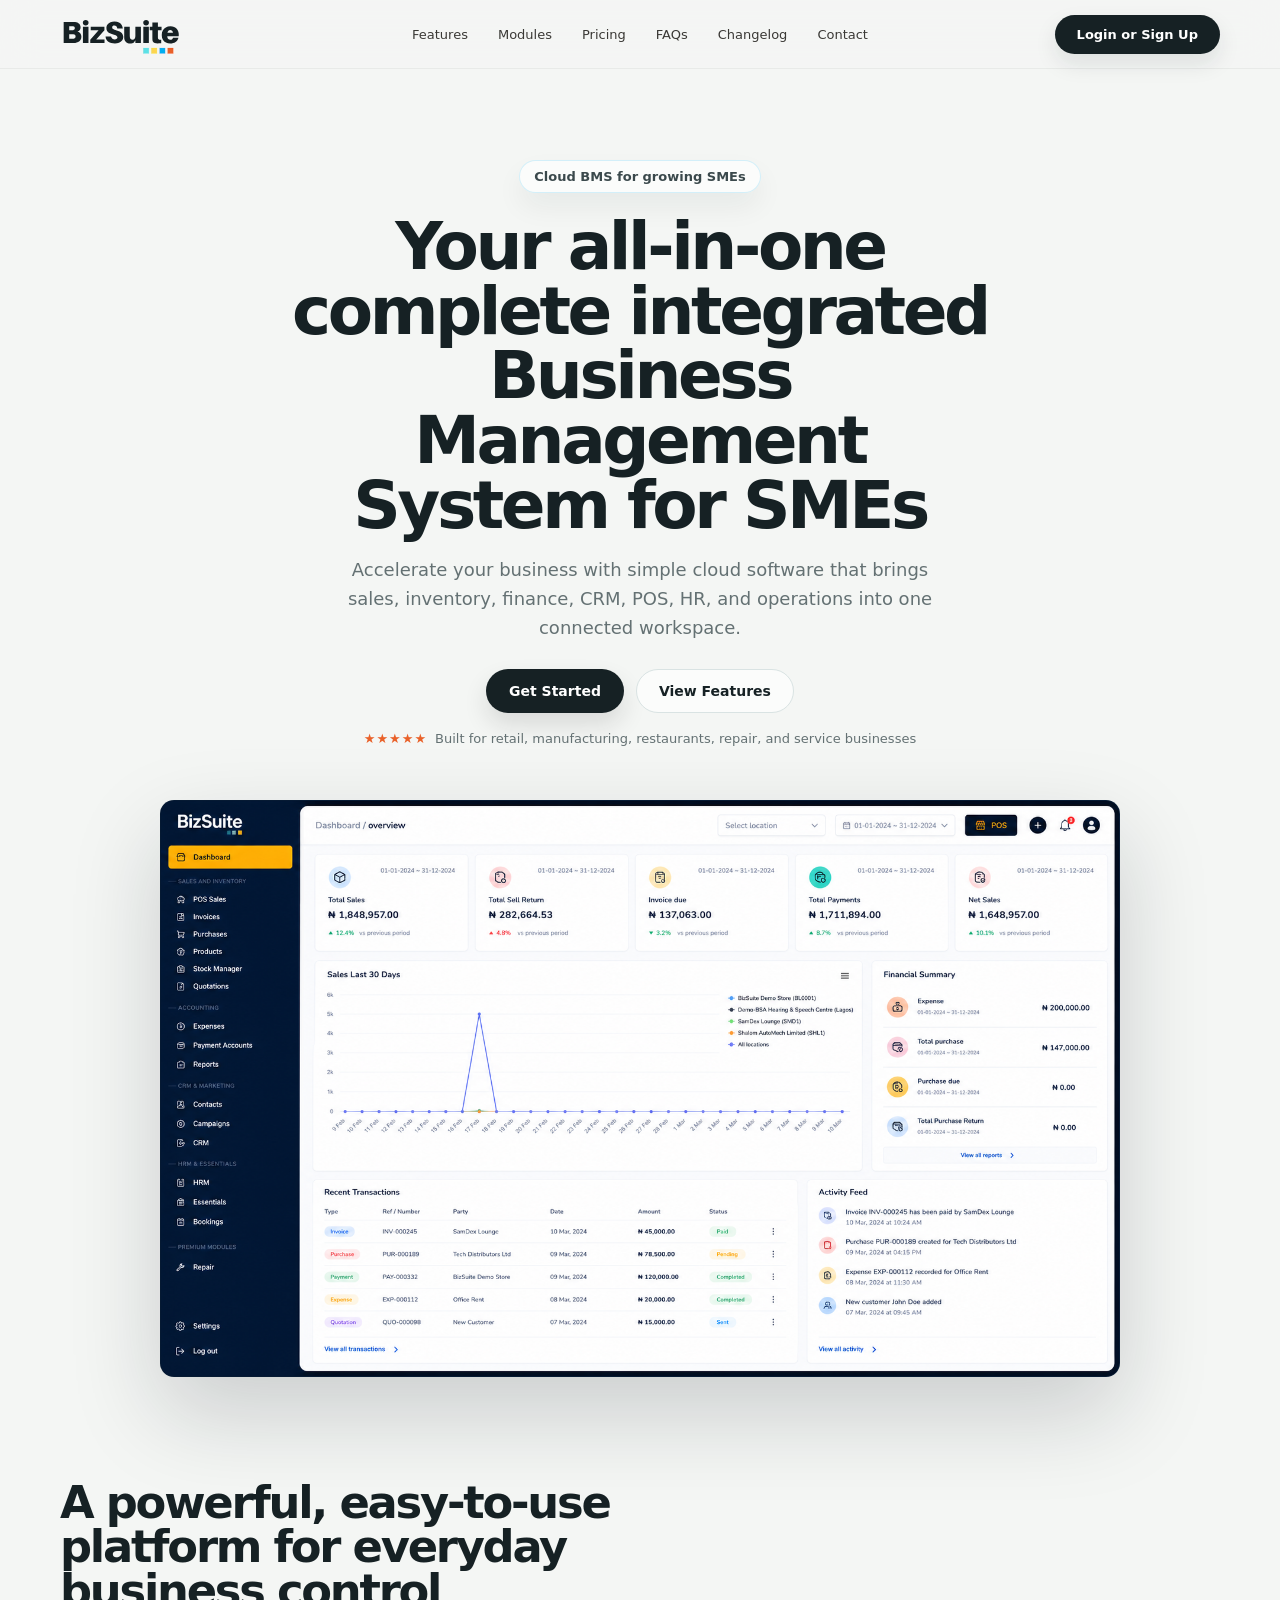
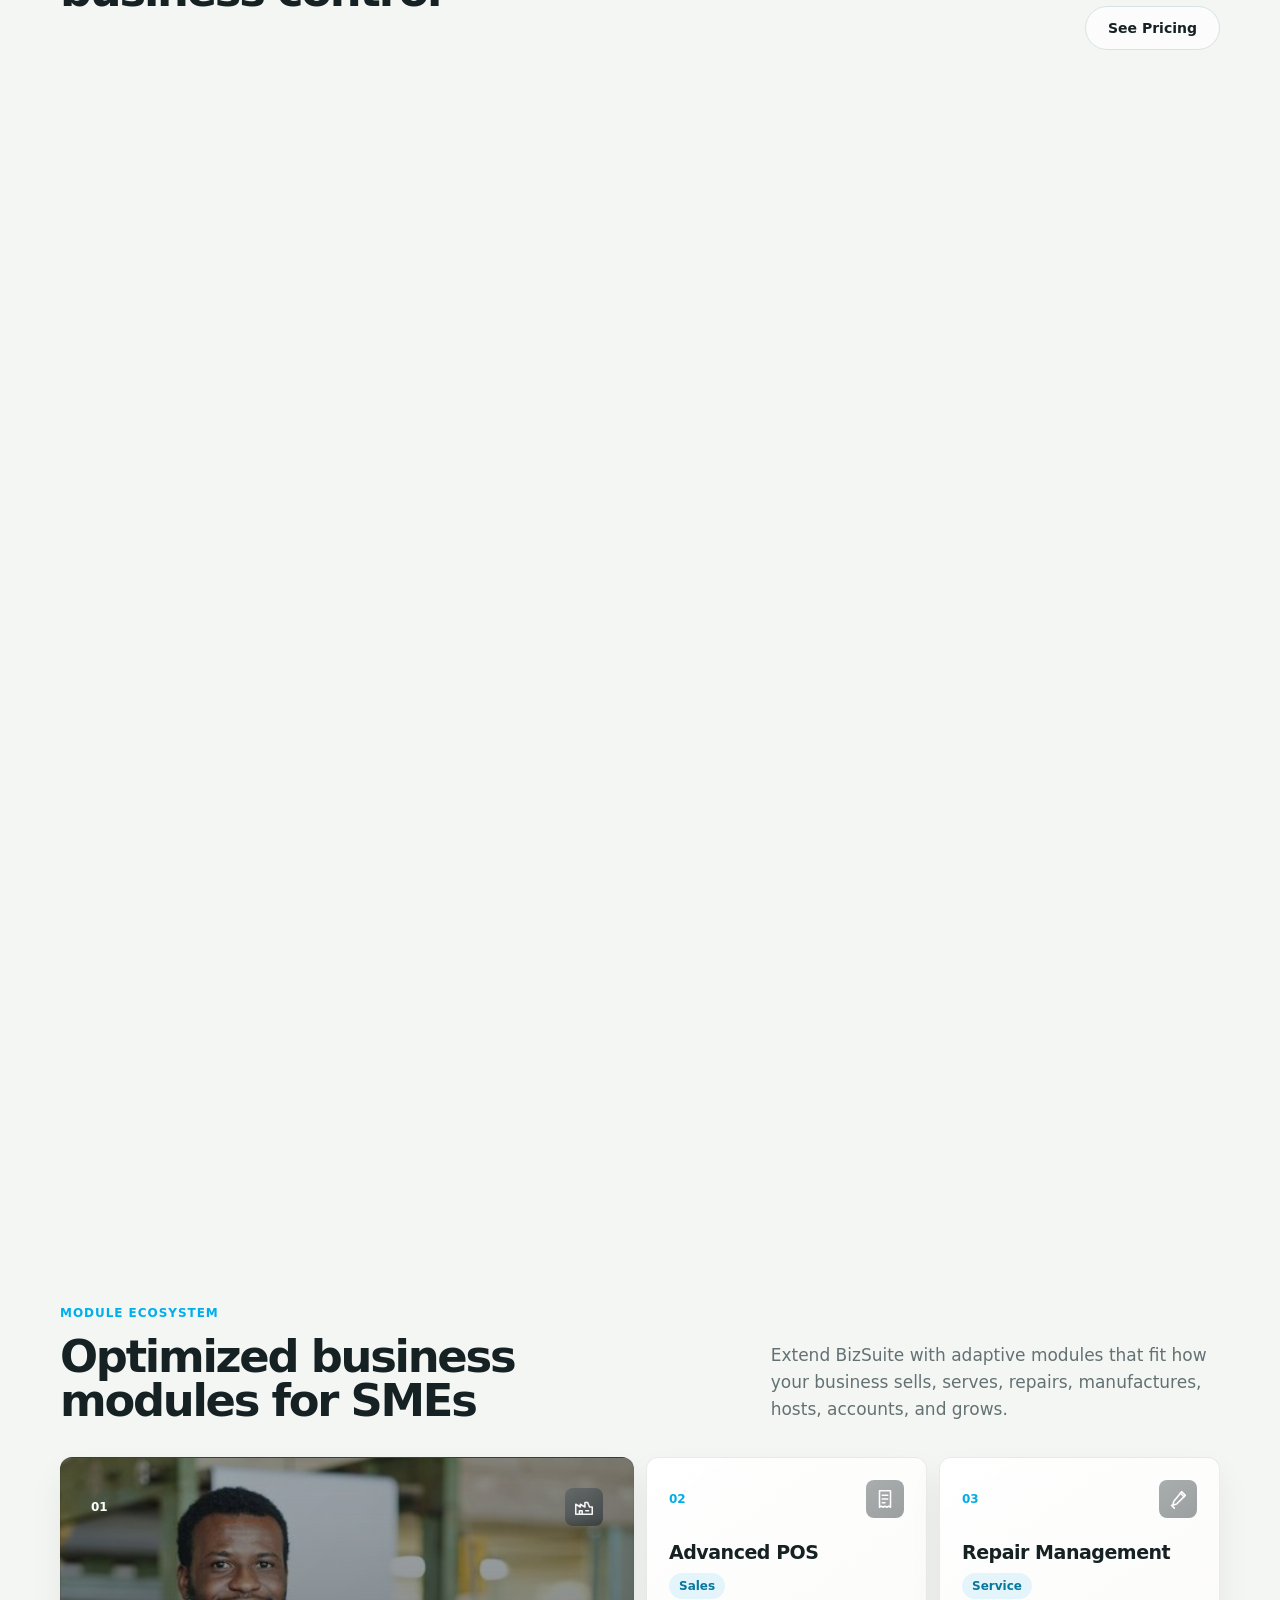
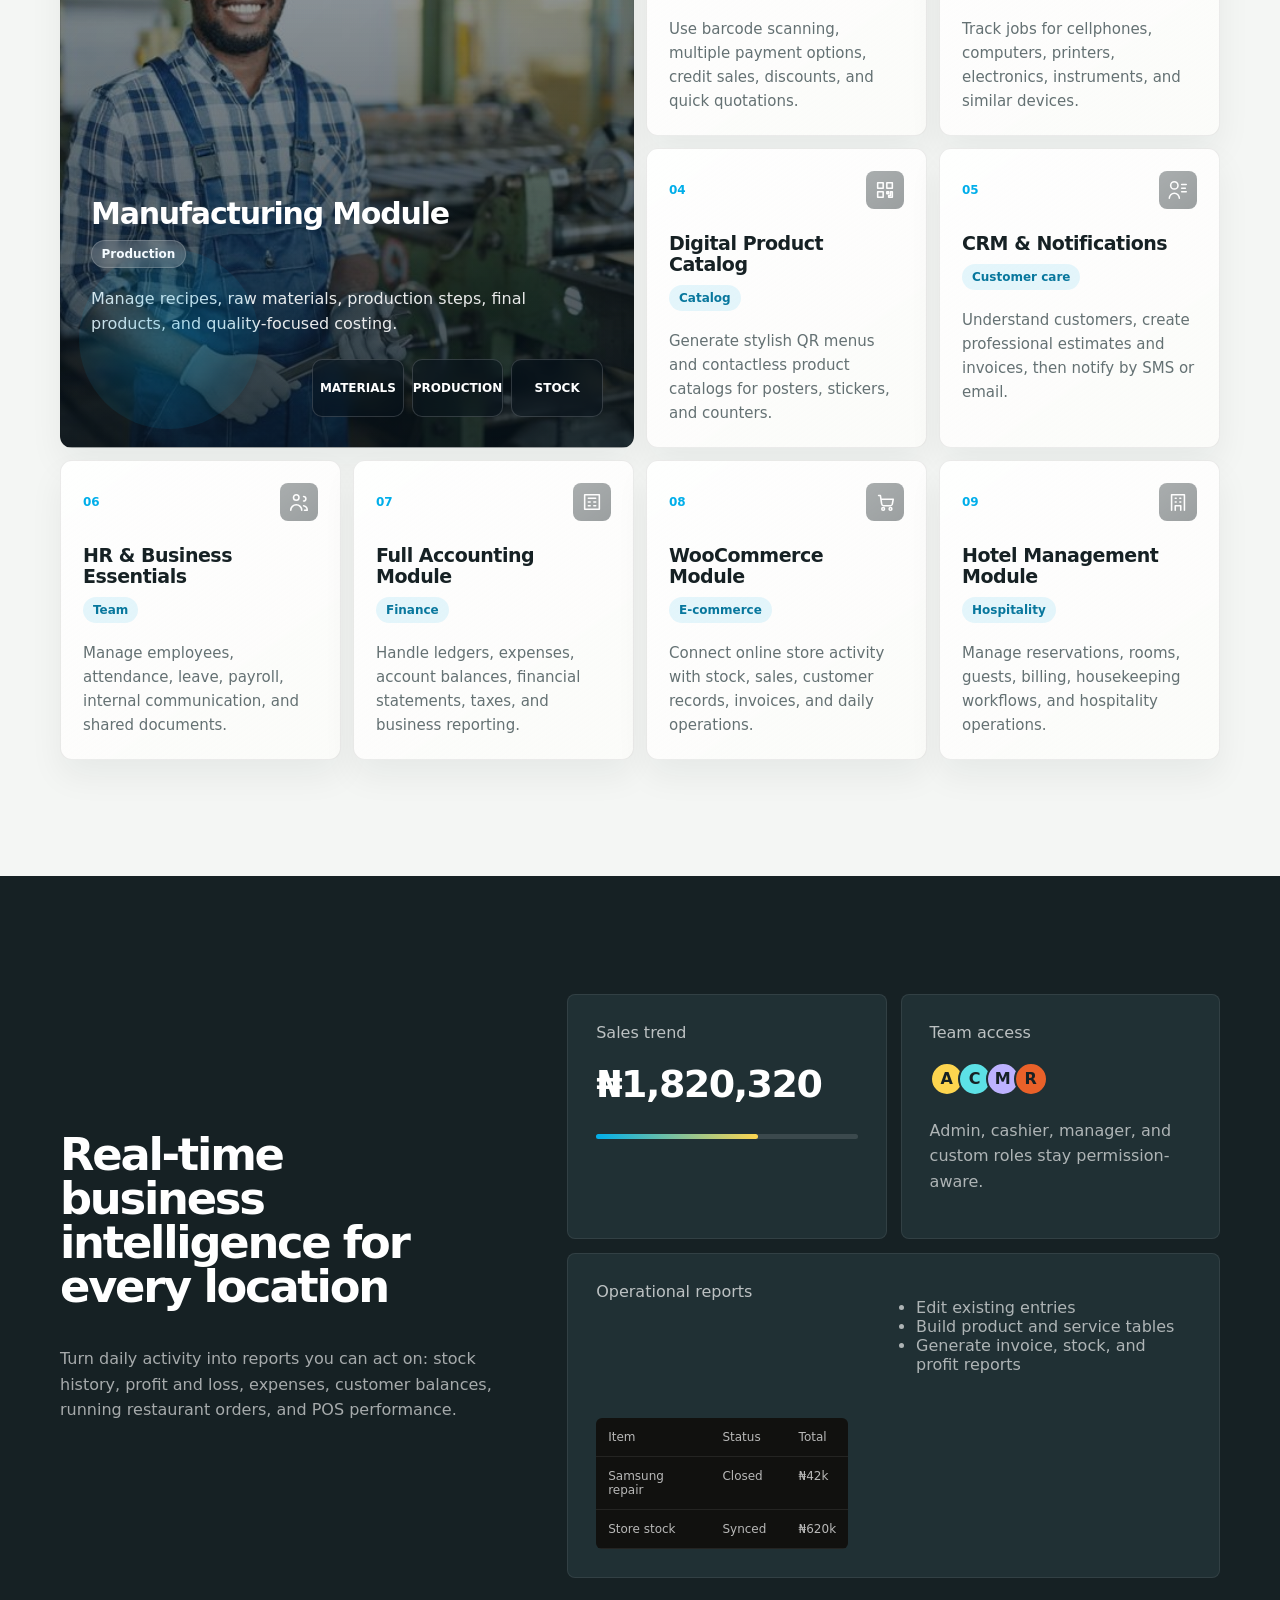
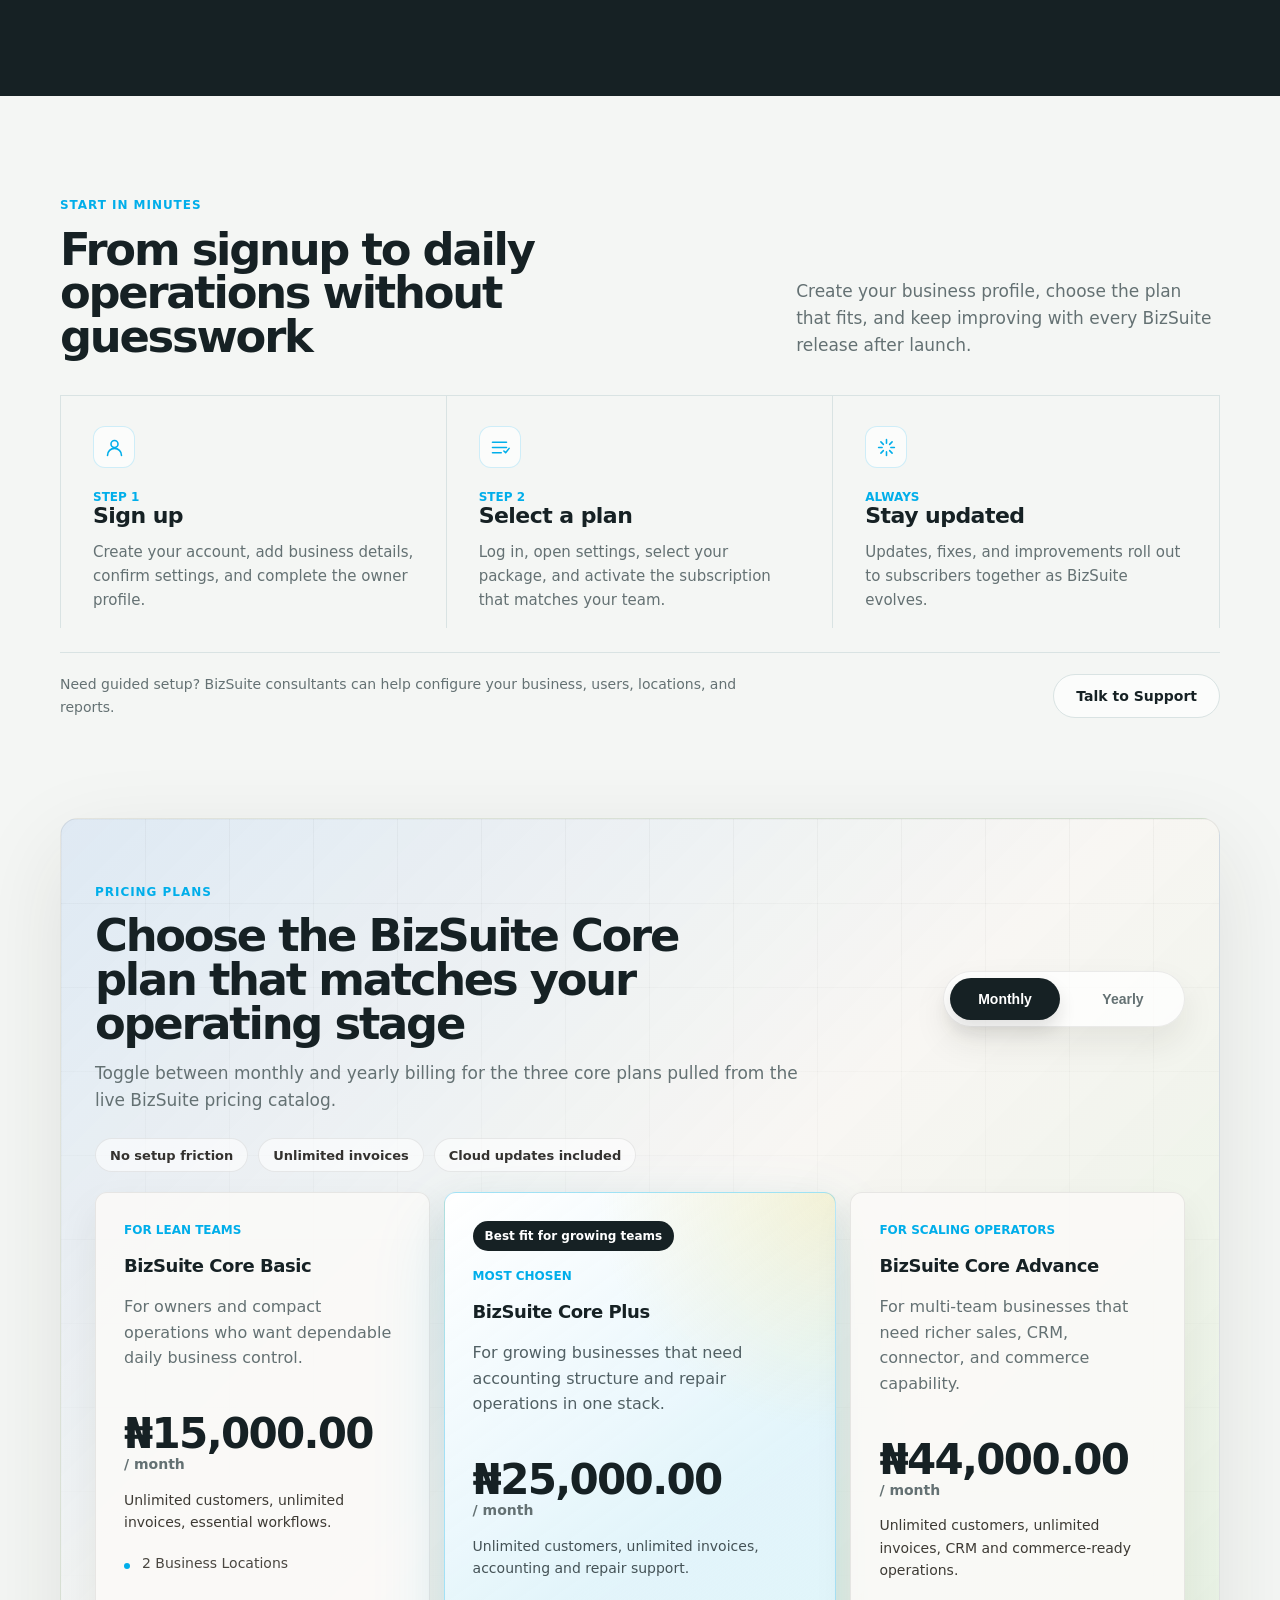
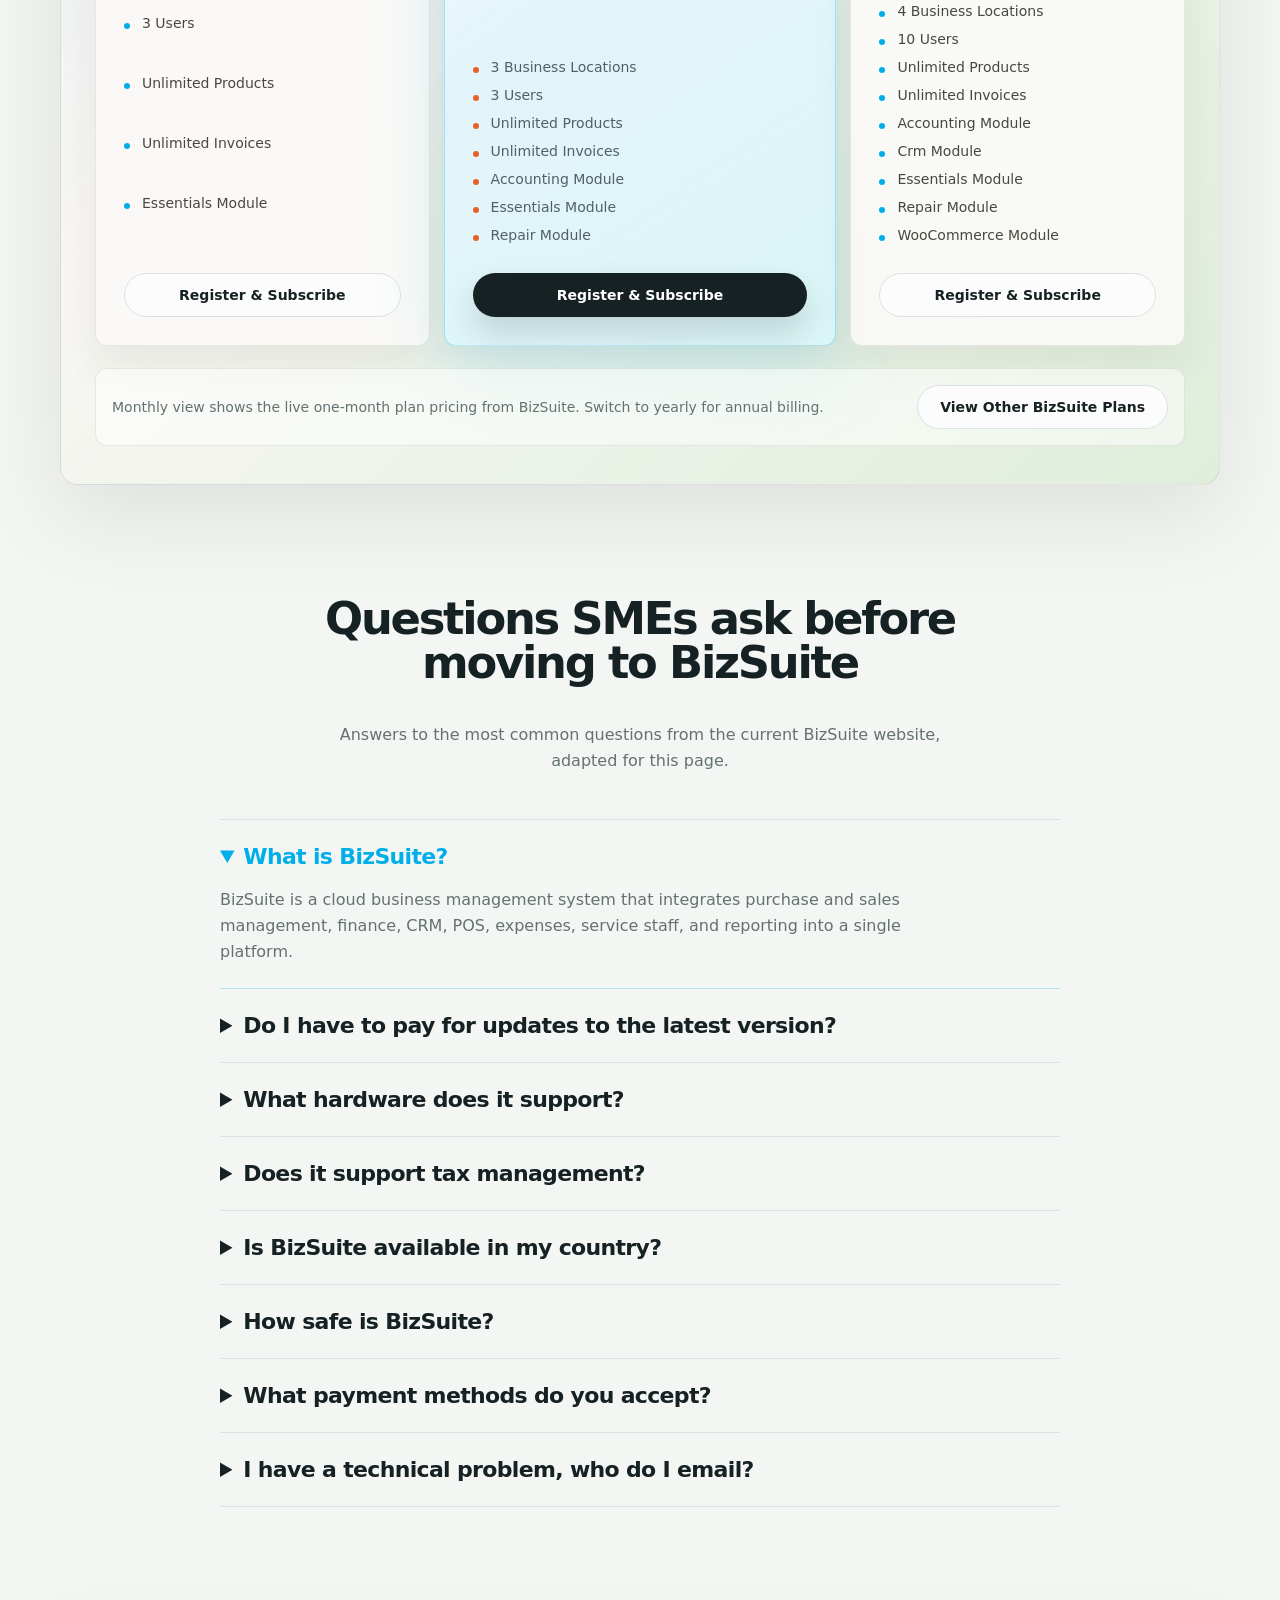
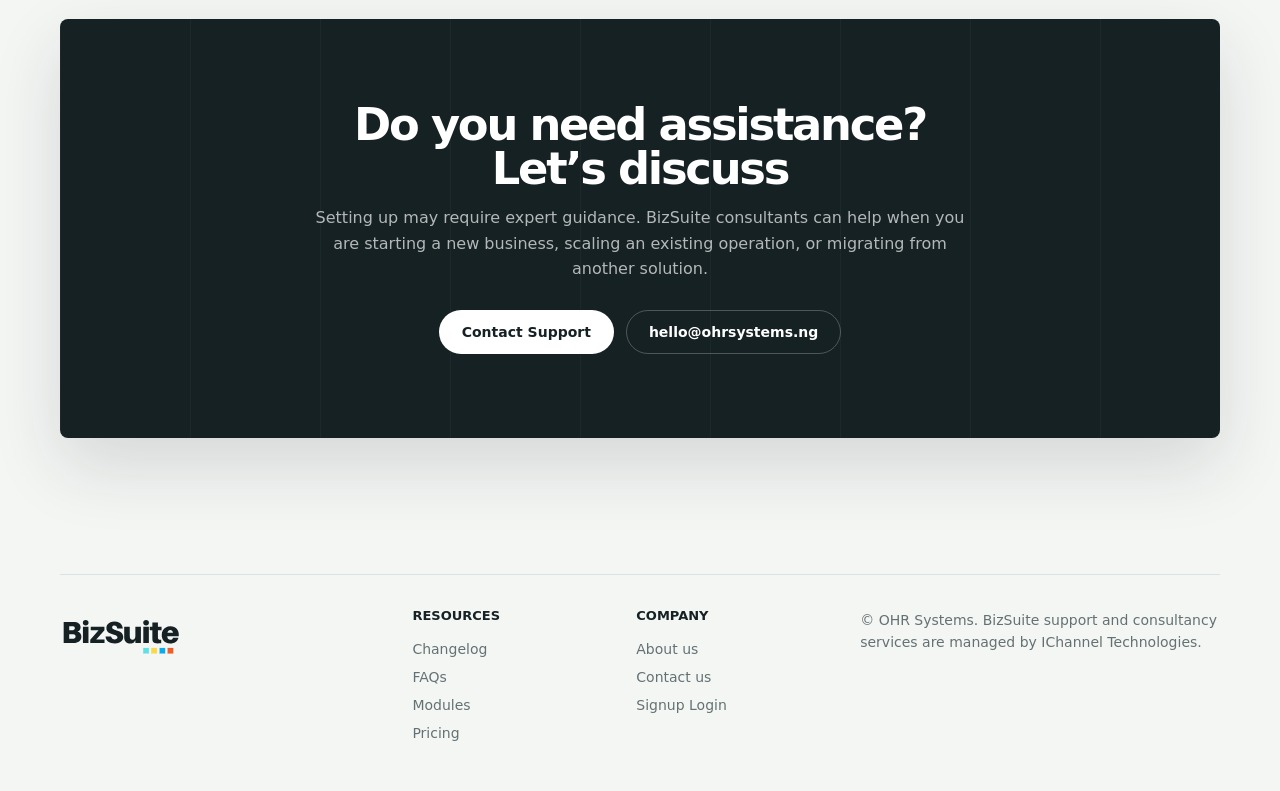
==== commit c7345929: "Refactor code structure for improved readability and maintainability" ====
--- a/index.html
+++ b/index.html
@@ -17,7 +17,7 @@
     <meta name="application-name" content="BizSuite" />
     <meta name="theme-color" content="#162124" />
     <meta name="msapplication-TileColor" content="#162124" />
-    <link rel="canonical" href="https://bizsuite.com.ng/" />
+    <link rel="canonical" href="https://bizsuitebms.com/" />
     <link rel="icon" href="assets/favicon.svg" type="image/svg+xml" />
     <link rel="icon" href="assets/favicon-32.png" sizes="32x32" type="image/png" />
     <link rel="apple-touch-icon" href="assets/apple-touch-icon.png" />
@@ -29,9 +29,9 @@
       property="og:description"
       content="Run sales, POS, inventory, accounting, CRM, HR, manufacturing, repair, and ecommerce operations from one cloud business workspace."
     />
-    <meta property="og:url" content="https://bizsuite.com.ng/" />
-    <meta property="og:image" content="https://bizsuite.com.ng/assets/bizsuite-social-preview.png" />
-    <meta property="og:image:secure_url" content="https://bizsuite.com.ng/assets/bizsuite-social-preview.png" />
+    <meta property="og:url" content="https://bizsuitebms.com/" />
+    <meta property="og:image" content="https://bizsuitebms.com/assets/bizsuite-social-preview.png" />
+    <meta property="og:image:secure_url" content="https://bizsuitebms.com/assets/bizsuite-social-preview.png" />
     <meta property="og:image:type" content="image/png" />
     <meta property="og:image:width" content="1200" />
     <meta property="og:image:height" content="630" />
@@ -42,7 +42,7 @@
       name="twitter:description"
       content="All-in-one SME software for POS, inventory, accounting, CRM, HR, repair, manufacturing, and ecommerce workflows."
     />
-    <meta name="twitter:image" content="https://bizsuite.com.ng/assets/bizsuite-social-preview.png" />
+    <meta name="twitter:image" content="https://bizsuitebms.com/assets/bizsuite-social-preview.png" />
     <meta name="twitter:image:alt" content="BizSuite cloud business management system for SMEs" />
     <script type="application/ld+json">
       {
@@ -50,42 +50,42 @@
         "@graph": [
           {
             "@type": "Organization",
-            "@id": "https://bizsuite.com.ng/#organization",
+            "@id": "https://bizsuitebms.com/#organization",
             "name": "BizSuite",
-            "url": "https://bizsuite.com.ng/",
-            "logo": "https://bizsuite.com.ng/assets/bizsuite-logo-dark.svg",
-            "image": "https://bizsuite.com.ng/assets/bizsuite-social-preview.png",
+            "url": "https://bizsuitebms.com/",
+            "logo": "https://bizsuitebms.com/assets/bizsuite-logo-dark.svg",
+            "image": "https://bizsuitebms.com/assets/bizsuite-social-preview.png",
             "sameAs": [
-              "https://app.bizsuite.com.ng/"
+              "https://app.bizsuitebms.com/"
             ]
           },
           {
             "@type": "WebSite",
-            "@id": "https://bizsuite.com.ng/#website",
-            "url": "https://bizsuite.com.ng/",
+            "@id": "https://bizsuitebms.com/#website",
+            "url": "https://bizsuitebms.com/",
             "name": "BizSuite",
             "publisher": {
-              "@id": "https://bizsuite.com.ng/#organization"
+              "@id": "https://bizsuitebms.com/#organization"
             }
           },
           {
             "@type": "SoftwareApplication",
-            "@id": "https://bizsuite.com.ng/#software",
+            "@id": "https://bizsuitebms.com/#software",
             "name": "BizSuite",
             "applicationCategory": "BusinessApplication",
             "operatingSystem": "Web",
-            "url": "https://bizsuite.com.ng/",
-            "image": "https://bizsuite.com.ng/assets/bizsuite-social-preview.png",
+            "url": "https://bizsuitebms.com/",
+            "image": "https://bizsuitebms.com/assets/bizsuite-social-preview.png",
             "description": "BizSuite is a cloud business management system for SMEs covering sales, POS, inventory, accounting, CRM, HR, manufacturing, repair, and ecommerce workflows.",
             "offers": {
               "@type": "AggregateOffer",
               "priceCurrency": "NGN",
               "lowPrice": "15000",
               "highPrice": "528000",
-              "url": "https://app.bizsuite.com.ng/pricing"
+              "url": "https://app.bizsuitebms.com/pricing"
             },
             "publisher": {
-              "@id": "https://bizsuite.com.ng/#organization"
+              "@id": "https://bizsuitebms.com/#organization"
             }
           }
         ]
@@ -111,7 +111,7 @@
           <a href="changelog.html">Changelog</a>
           <a href="#contact">Contact</a>
         </nav>
-        <a class="header-cta" href="https://app.bizsuite.com.ng/login" target="_blank" rel="noopener noreferrer">Login or Sign Up</a>
+        <a class="header-cta" href="https://app.bizsuitebms.com/login" target="_blank" rel="noopener noreferrer">Login or Sign Up</a>
       </div>
     </header>
 
@@ -127,7 +127,7 @@
             CRM, POS, HR, and operations into one connected workspace.
           </p>
           <div class="hero-actions" aria-label="Hero actions">
-            <a class="button button-dark" href="https://app.bizsuite.com.ng/login" target="_blank" rel="noopener noreferrer">Get Started</a>
+            <a class="button button-dark" href="https://app.bizsuitebms.com/login" target="_blank" rel="noopener noreferrer">Get Started</a>
             <a class="button button-soft" href="#features">View Features</a>
           </div>
           <div class="hero-rating" aria-label="BizSuite suitability">
@@ -271,7 +271,7 @@
             <li>Invoice layouts for standard printers and thermal POS printers.</li>
             <li>Restaurant, bar, salon, spa, booking, table reservation, and service support.</li>
           </ul>
-          <a class="button button-dark" href="https://app.bizsuite.com.ng/">Start Now</a>
+          <a class="button button-dark" href="https://app.bizsuitebms.com/">Start Now</a>
         </div>
       </section>
 
@@ -287,7 +287,7 @@
           </p>
         </div>
         <div class="module-grid">
-          <article class="module-card module-card-featured">
+          <article class="module-card module-card-featured module-card-manufacturing">
             <div class="module-card-top">
               <span>01</span>
               <svg class="module-icon" aria-hidden="true" viewBox="0 0 24 24">
@@ -296,9 +296,11 @@
                 <path d="M14 16h3" />
               </svg>
             </div>
-            <h3>Manufacturing Module</h3>
-            <strong>Production</strong>
-            <p>Manage recipes, raw materials, production steps, final products, and quality-focused costing.</p>
+            <div class="module-card-copy">
+              <h3>Manufacturing Module</h3>
+              <strong>Production</strong>
+              <p>Manage recipes, raw materials, production steps, final products, and quality-focused costing.</p>
+            </div>
             <div class="module-flow" aria-hidden="true">
               <span>Materials</span>
               <span>Production</span>
@@ -548,7 +550,7 @@
           <span>Cloud updates included</span>
         </div>
         <div class="pricing-grid">
-          <article class="pricing-card" data-plan data-monthly-price="&#8358;15,000.00" data-yearly-price="&#8358;180,000.00" data-monthly-cycle="/ month" data-yearly-cycle="/ year" data-monthly-caption="Unlimited customers, unlimited invoices, essential workflows." data-yearly-caption="Annual billing for the same core setup and operational essentials." data-monthly-cta="https://app.bizsuite.com.ng/business/register?package=4" data-yearly-cta="https://app.bizsuite.com.ng/business/register?package=7">
+          <article class="pricing-card" data-plan data-monthly-price="&#8358;15,000.00" data-yearly-price="&#8358;180,000.00" data-monthly-cycle="/ month" data-yearly-cycle="/ year" data-monthly-caption="Unlimited customers, unlimited invoices, essential workflows." data-yearly-caption="Annual billing for the same core setup and operational essentials." data-monthly-cta="https://app.bizsuitebms.com/business/register?package=4" data-yearly-cta="https://app.bizsuitebms.com/business/register?package=7">
             <p class="plan-kicker">For lean teams</p>
             <h3>BizSuite Core Basic</h3>
             <p>For owners and compact operations who want dependable daily business control.</p>
@@ -560,7 +562,7 @@
               <li>Unlimited Invoices</li>
               <li>Essentials Module</li>
             </ul>
-            <a class="button button-outline" data-cta href="https://app.bizsuite.com.ng/business/register?package=4">Register &amp; Subscribe</a>
+            <a class="button button-outline" data-cta href="https://app.bizsuitebms.com/business/register?package=4">Register &amp; Subscribe</a>
           </article>
           <article class="featured-plan">
             <h3>BizSuite Core Plus</h3>
@@ -573,7 +575,7 @@
               <li>Unlimited variations, invoices, and customers</li>
               <li>Business Essential & HR Module</li>
             </ul>
-            <a class="button button-dark" href="https://app.bizsuite.com.ng/">Get Started</a>
+            <a class="button button-dark" href="https://app.bizsuitebms.com/">Get Started</a>
           </article>
           <article>
             <h3>BizSuite Core Advance</h3>
@@ -586,7 +588,7 @@
               <li>CRM Module</li>
               <li>Digital Catalog Module</li>
             </ul>
-            <a class="button button-outline" href="https://app.bizsuite.com.ng/">Get Started</a>
+            <a class="button button-outline" href="https://app.bizsuitebms.com/">Get Started</a>
           </article>
         </div>
         <p class="pricing-note">Pricing is billed yearly after the first month. Annual plans are also available.</p>
@@ -680,7 +682,7 @@
           <h3>Company</h3>
           <a href="https://ohrsystems.ng/">About us</a>
           <a href="https://wa.me/2347031010500">Contact us</a>
-          <a href="https://app.bizsuite.com.ng/">Signup Login</a>
+          <a href="https://app.bizsuitebms.com/">Signup Login</a>
         </div>
         <p>© OHR Systems. BizSuite support and consultancy services are managed by IChannel Technologies.</p>
       </div>
--- a/styles.css
+++ b/styles.css
@@ -952,6 +952,15 @@
   padding: 30px;
 }
 
+.module-card-manufacturing {
+  display: flex;
+  flex-direction: column;
+  background:
+    linear-gradient(180deg, rgba(8, 19, 27, 0.28), rgba(8, 19, 27, 0.76)),
+    linear-gradient(135deg, rgba(0, 0, 0, 0.06), rgba(4, 15, 22, 0.14)),
+    url("./assets/manufacturing.jpg") center/cover no-repeat;
+}
+
 .module-card-featured::before {
   content: "";
   position: absolute;
@@ -963,6 +972,16 @@
     linear-gradient(135deg, var(--accent), var(--accent-2) 52%, var(--yellow));
   opacity: 0.16;
   transform: rotate(12deg);
+}
+
+.module-card-manufacturing::before {
+  inset: auto auto 18px 18px;
+  width: 180px;
+  height: 180px;
+  border-radius: 999px;
+  background: radial-gradient(circle, rgba(0, 174, 234, 0.3), rgba(0, 174, 234, 0));
+  opacity: 1;
+  transform: none;
 }
 
 .module-card-top {
@@ -1025,6 +1044,21 @@
   letter-spacing: -0.04em;
 }
 
+.module-card-manufacturing .module-card-top span,
+.module-card-manufacturing h3 {
+  color: #fff;
+}
+
+.module-card-manufacturing .module-card-top {
+  margin-bottom: 0;
+}
+
+.module-card-manufacturing .module-card-copy {
+  margin-top: auto;
+  margin-bottom: 22px;
+  max-width: 440px;
+}
+
 .module-card strong {
   display: inline-flex;
   width: fit-content;
@@ -1037,6 +1071,13 @@
   line-height: 1;
 }
 
+.module-card-manufacturing strong {
+  background: rgba(255, 255, 255, 0.16);
+  color: #f4fbff;
+  border: 1px solid rgba(255, 255, 255, 0.18);
+  backdrop-filter: blur(6px);
+}
+
 .module-grid p {
   margin-bottom: 0;
   font-size: 15px;
@@ -1045,6 +1086,10 @@
 .module-card-featured p {
   max-width: 470px;
   font-size: 16px;
+}
+
+.module-card-manufacturing p {
+  color: rgba(255, 255, 255, 0.9);
 }
 
 .module-flow {
@@ -1066,6 +1111,25 @@
   font-size: 12px;
   font-weight: 820;
   text-transform: uppercase;
+}
+
+.module-card-manufacturing .module-icon {
+  background:
+    linear-gradient(145deg, rgba(255, 255, 255, 0.22), rgba(255, 255, 255, 0.04)),
+    rgba(7, 20, 28, 0.58);
+  color: #fff;
+  opacity: 0.92;
+}
+
+.module-card-manufacturing .module-flow span {
+  border-color: rgba(255, 255, 255, 0.16);
+  background: rgba(9, 21, 30, 0.52);
+  color: #fff;
+  backdrop-filter: blur(8px);
+}
+
+.module-card-manufacturing .module-flow {
+  margin-top: 0;
 }
 
 .dark-band {
